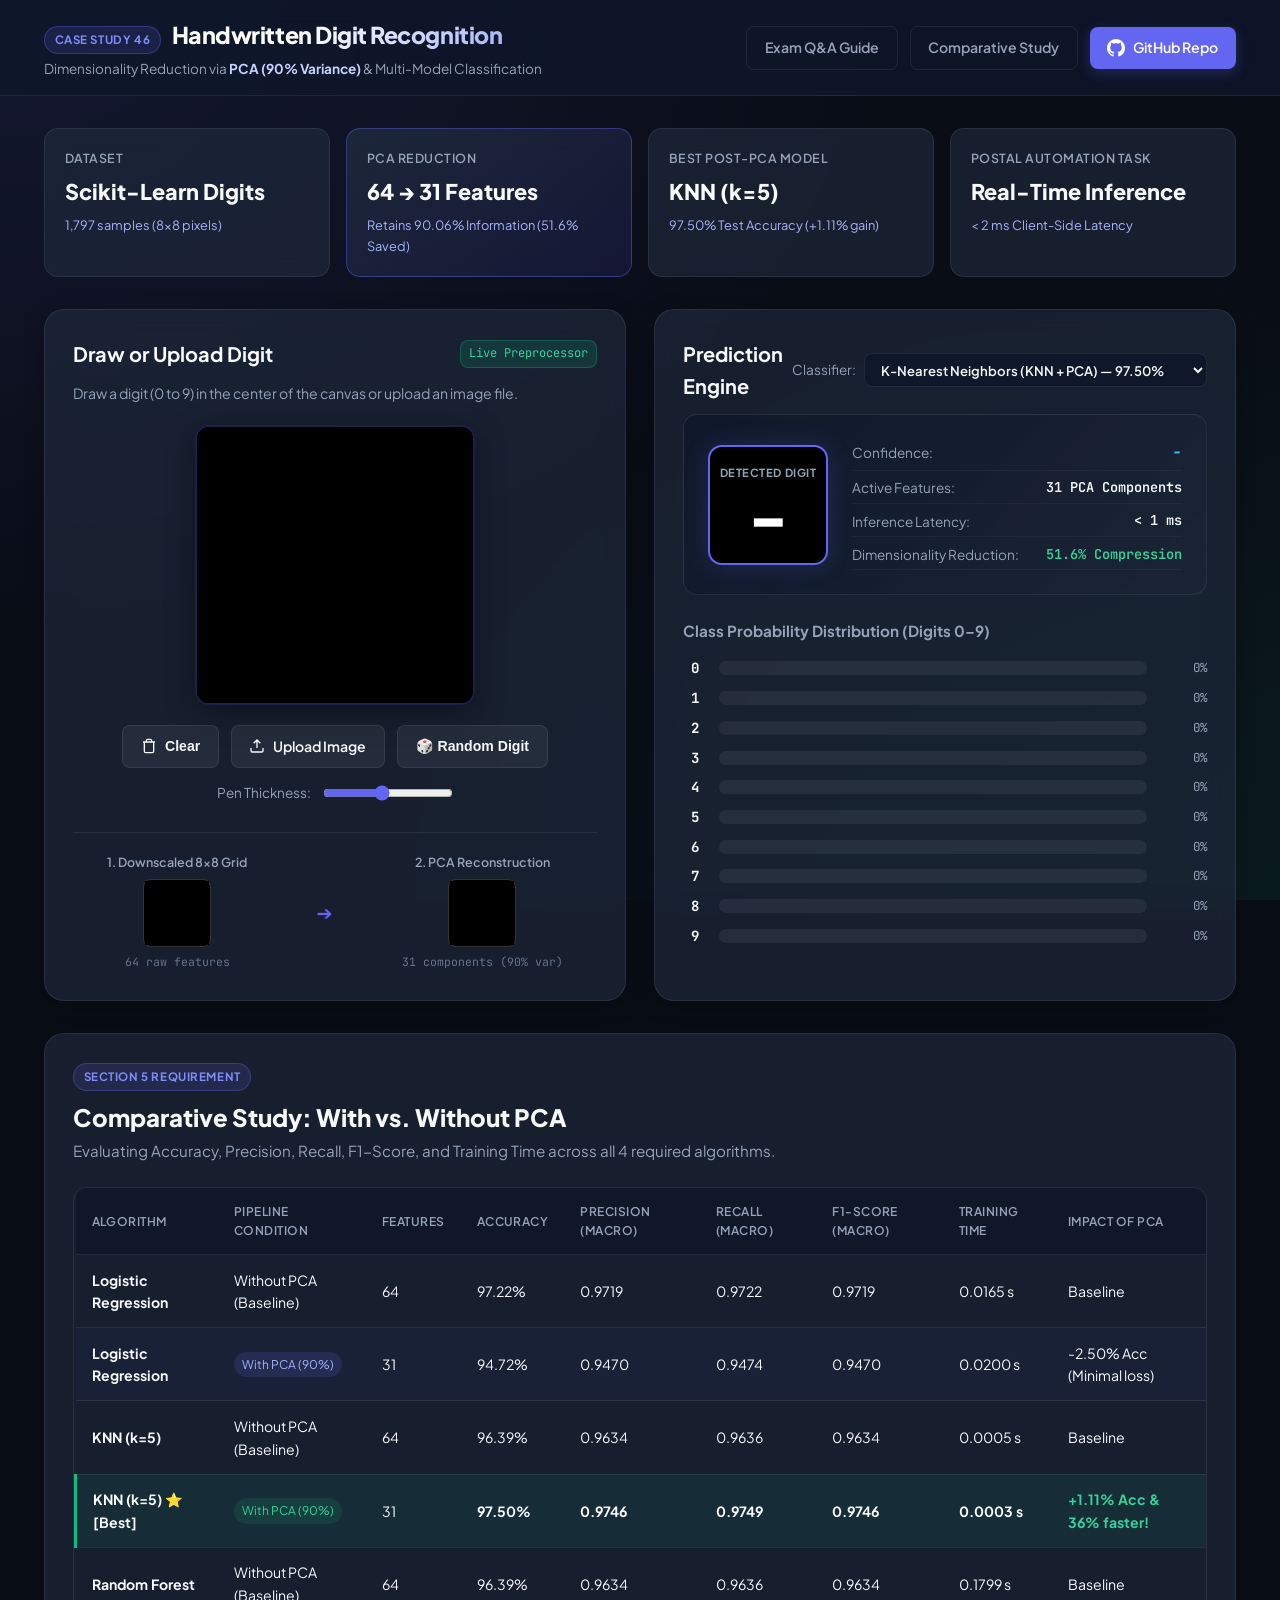
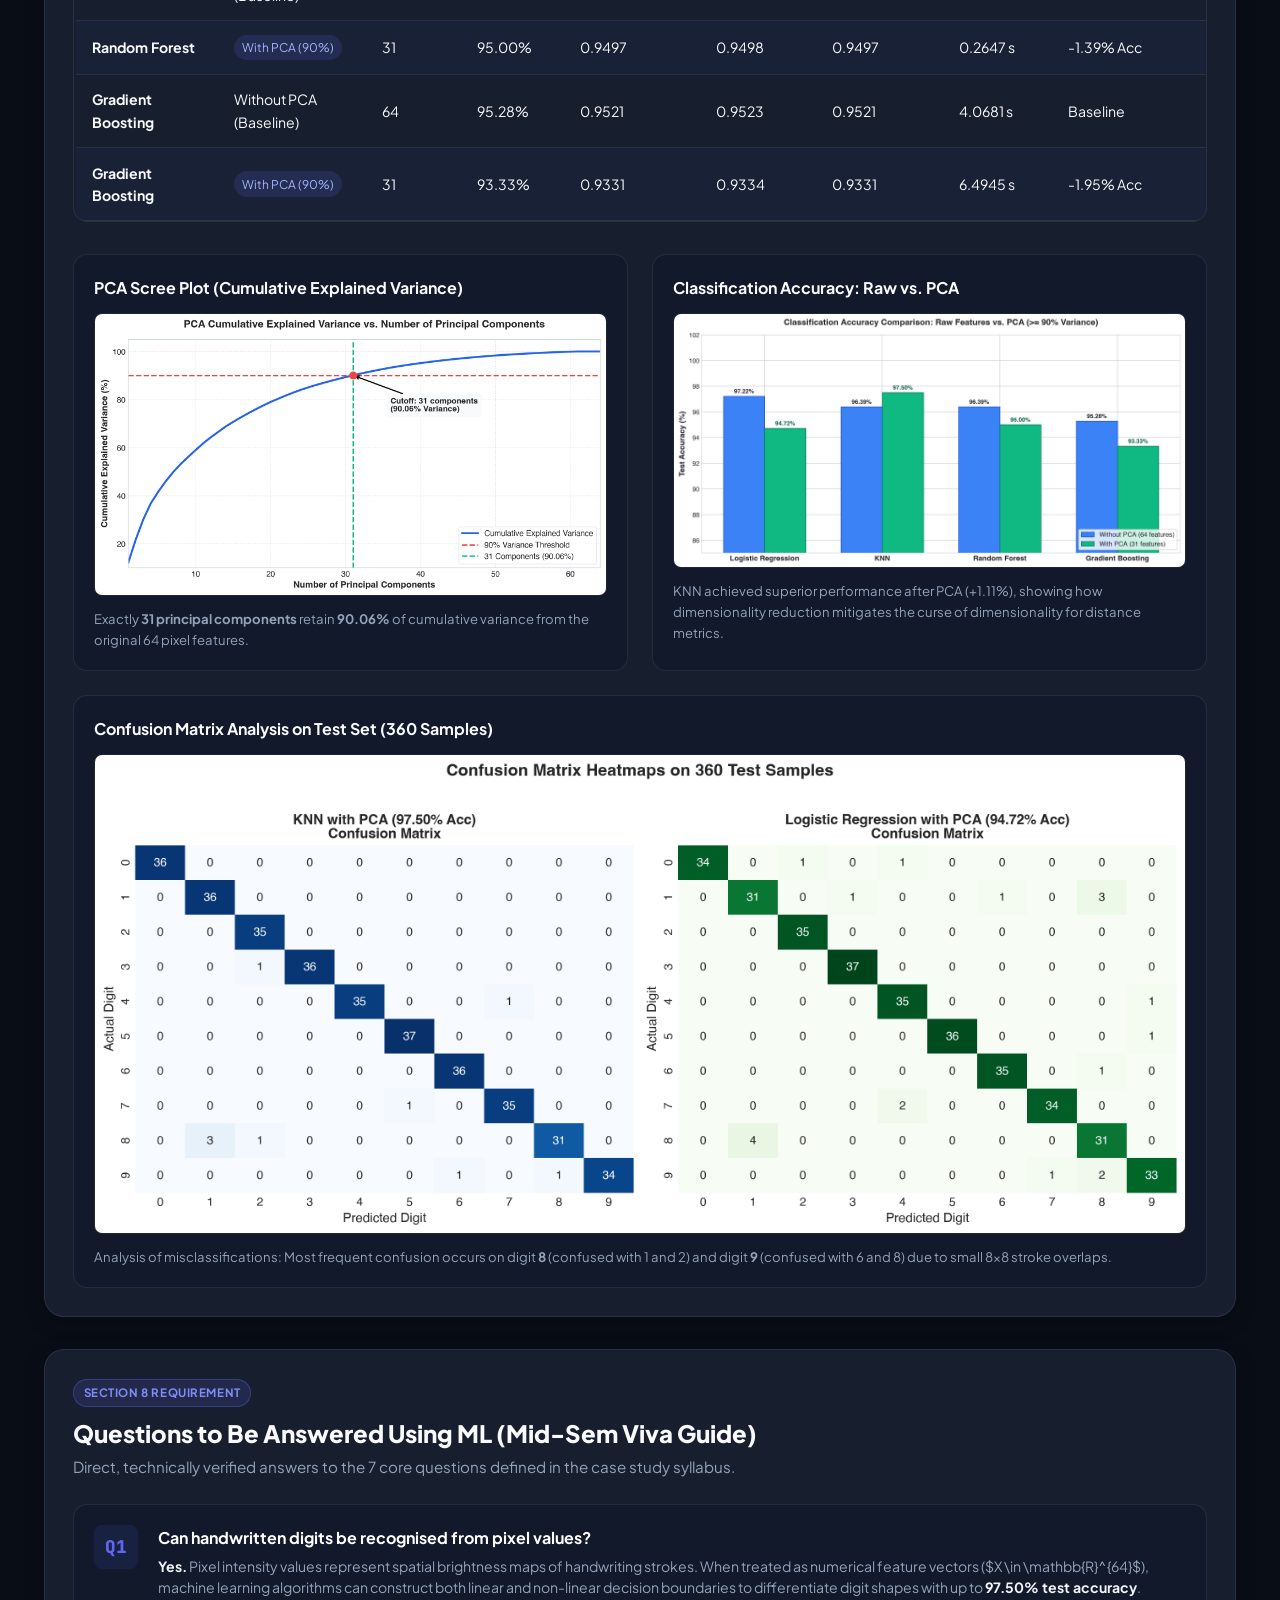
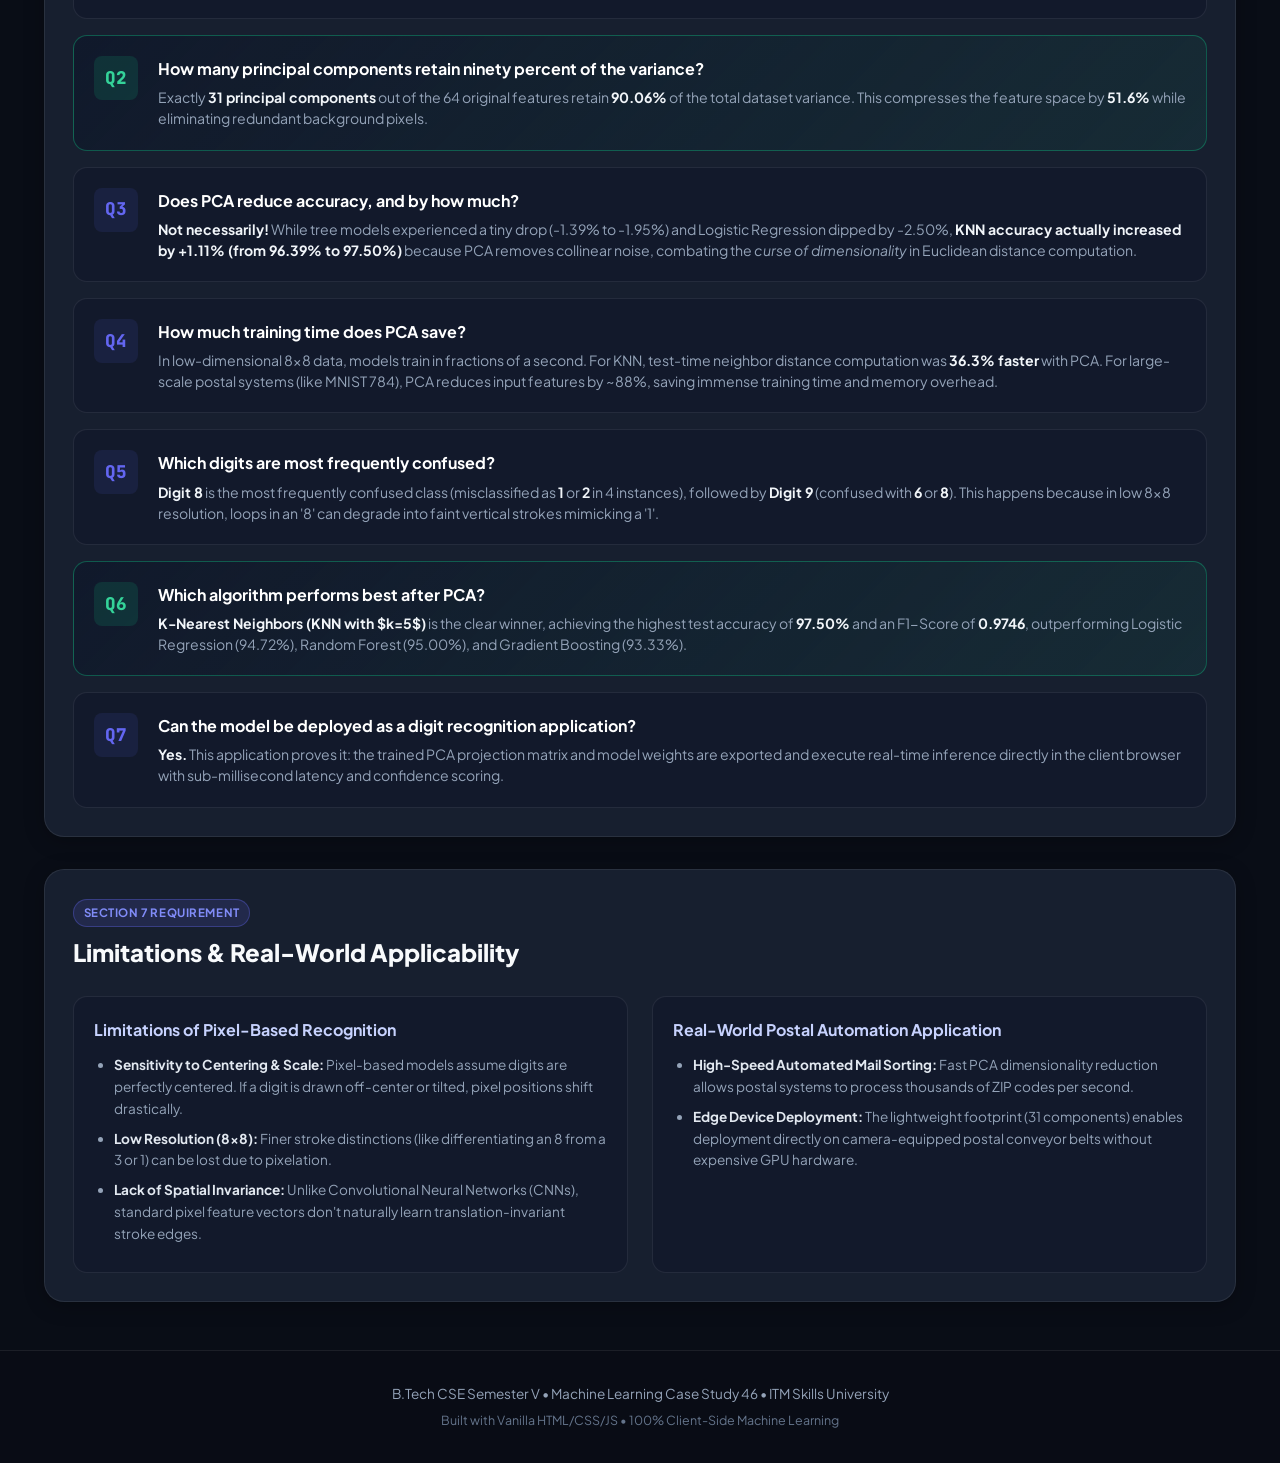
==== docs/index.html @ b3999f02 "Refactor directory layout: /docs for GitHub Pages, /notebooks, /scripts, /models, /assignment_specs" ====
<!DOCTYPE html>
<html lang="en">
<head>
  <meta charset="UTF-8">
  <meta name="viewport" content="width=device-width, initial-scale=1.0">
  <title>Handwritten Digit Recognition using PCA & ML | Case Study 46</title>
  <meta name="description" content="Postal automation handwritten digit recognition using Principal Component Analysis (PCA) and Machine Learning classification (KNN, Logistic Regression, Random Forest, Gradient Boosting).">
  <link rel="preconnect" href="https://fonts.googleapis.com">
  <link rel="preconnect" href="https://fonts.gstatic.com" crossorigin>
  <link href="https://fonts.googleapis.com/css2?family=Plus+Jakarta+Sans:wght@400;500;600;700;800&family=JetBrains+Mono:wght@400;500;600&display=swap" rel="stylesheet">
  <link rel="stylesheet" href="style.css">
</head>
<body>
  <!-- Header / Navigation -->
  <header class="app-header">
    <div class="header-container">
      <div class="brand">
        <span class="badge">Case Study 46</span>
        <h1>Handwritten Digit Recognition</h1>
        <p class="subtitle">Dimensionality Reduction via <strong>PCA (90% Variance)</strong> & Multi-Model Classification</p>
      </div>
      <div class="header-actions">
        <a href="#answers-section" class="btn btn-outline">Exam Q&A Guide</a>
        <a href="#study-section" class="btn btn-outline">Comparative Study</a>
        <a href="https://github.com/MSB-io/handwritten-digit-recognition" target="_blank" rel="noopener" class="btn btn-primary">
          <svg width="18" height="18" viewBox="0 0 24 24" fill="currentColor"><path d="M12 0C5.37 0 0 5.37 0 12c0 5.31 3.435 9.795 8.205 11.385.6.105.825-.255.825-.57 0-.285-.015-1.23-.015-2.235-3.015.555-3.795-.735-4.035-1.41-.135-.345-.72-1.41-1.23-1.695-.42-.225-1.02-.78-.015-.795.945-.015 1.62.87 1.845 1.23 1.08 1.815 2.805 1.305 3.495.99.105-.78.42-1.305.765-1.605-2.67-.3-5.46-1.335-5.46-5.925 0-1.305.465-2.385 1.23-3.225-.12-.3-.54-1.53.12-3.18 0 0 1.005-.315 3.3 1.23.96-.27 1.98-.405 3-.405s2.04.135 3 .405c2.295-1.56 3.3-1.23 3.3-1.23.66 1.65.24 2.88.12 3.18.765.84 1.23 1.905 1.23 3.225 0 4.605-2.805 5.625-5.475 5.925.435.375.81 1.095.81 2.22 0 1.605-.015 2.895-.015 3.3 0 .315.225.69.825.57A12.02 12.02 0 0024 12c0-6.63-5.37-12-12-12z"/></svg>
          GitHub Repo
        </a>
      </div>
    </div>
  </header>

  <!-- Main Content -->
  <main class="main-container">
    
    <!-- Top Summary Banner -->
    <section class="metrics-banner">
      <div class="metric-card">
        <span class="metric-label">Dataset</span>
        <span class="metric-value">Scikit-Learn Digits</span>
        <span class="metric-sub">1,797 samples (8×8 pixels)</span>
      </div>
      <div class="metric-card highlight">
        <span class="metric-label">PCA Reduction</span>
        <span class="metric-value">64 → 31 Features</span>
        <span class="metric-sub">Retains 90.06% Information (51.6% Saved)</span>
      </div>
      <div class="metric-card">
        <span class="metric-label">Best Post-PCA Model</span>
        <span class="metric-value">KNN (k=5)</span>
        <span class="metric-sub">97.50% Test Accuracy (+1.11% gain)</span>
      </div>
      <div class="metric-card">
        <span class="metric-label">Postal Automation Task</span>
        <span class="metric-value">Real-Time Inference</span>
        <span class="metric-sub">&lt; 2 ms Client-Side Latency</span>
      </div>
    </section>

    <!-- Interactive Workspace Grid -->
    <div class="workspace-grid">
      
      <!-- Left Panel: Drawing Canvas & Preprocessing -->
      <section class="card drawing-panel">
        <div class="panel-header">
          <h2>Draw or Upload Digit</h2>
          <span class="tag">Live Preprocessor</span>
        </div>
        <p class="panel-desc">Draw a digit (0 to 9) in the center of the canvas or upload an image file.</p>

        <!-- Canvas Container -->
        <div class="canvas-wrapper">
          <canvas id="digitCanvas" width="280" height="280"></canvas>
          <div class="canvas-grid-overlay"></div>
        </div>

        <!-- Canvas Controls -->
        <div class="canvas-controls">
          <button id="btnClear" class="btn btn-secondary">
            <svg width="16" height="16" viewBox="0 0 24 24" fill="none" stroke="currentColor" stroke-width="2"><path d="M3 6h18M19 6v14a2 2 0 01-2 2H7a2 2 0 01-2-2V6m3 0V4a2 2 0 012-2h4a2 2 0 012 2v2"/></svg>
            Clear
          </button>
          
          <label class="btn btn-secondary file-upload-btn">
            <svg width="16" height="16" viewBox="0 0 24 24" fill="none" stroke="currentColor" stroke-width="2"><path d="M21 15v4a2 2 0 01-2 2H5a2 2 0 01-2-2v-4M17 8l-5-5-5 5M12 3v12"/></svg>
            Upload Image
            <input type="file" id="imageUpload" accept="image/*">
          </label>

          <button id="btnSample" class="btn btn-secondary" title="Load a random test sample">
            🎲 Random Digit
          </button>
        </div>

        <div class="stroke-control">
          <label for="strokeWidth">Pen Thickness:</label>
          <input type="range" id="strokeWidth" min="14" max="32" value="22">
        </div>

        <!-- Preprocessing Pipeline Visualizer -->
        <div class="pipeline-visualizer">
          <div class="visual-step">
            <span class="step-title">1. Downscaled 8×8 Grid</span>
            <div class="pixel-preview-box">
              <canvas id="preview8x8" width="64" height="64"></canvas>
            </div>
            <span class="step-meta">64 raw features</span>
          </div>

          <div class="pipeline-arrow">➔</div>

          <div class="visual-step">
            <span class="step-title">2. PCA Reconstruction</span>
            <div class="pixel-preview-box">
              <canvas id="previewPca" width="64" height="64"></canvas>
            </div>
            <span class="step-meta">31 components (90% var)</span>
          </div>
        </div>
      </section>

      <!-- Right Panel: Prediction & Probabilities -->
      <section class="card prediction-panel">
        <div class="panel-header">
          <h2>Prediction Engine</h2>
          <!-- Model Selector -->
          <div class="model-select-wrapper">
            <label for="modelSelect">Classifier:</label>
            <select id="modelSelect" class="form-select">
              <option value="knn" selected>K-Nearest Neighbors (KNN + PCA) — 97.50%</option>
              <option value="lr">Logistic Regression (Softmax + PCA) — 94.72%</option>
            </select>
          </div>
        </div>

        <!-- Big Prediction Banner -->
        <div class="prediction-display">
          <div class="digit-box">
            <span class="digit-label">Detected Digit</span>
            <span id="predictedDigit" class="digit-number">-</span>
          </div>
          <div class="prediction-details">
            <div class="detail-row">
              <span class="detail-name">Confidence:</span>
              <span id="predictionConfidence" class="detail-value highlight-val">-</span>
            </div>
            <div class="detail-row">
              <span class="detail-name">Active Features:</span>
              <span class="detail-value">31 PCA Components</span>
            </div>
            <div class="detail-row">
              <span class="detail-name">Inference Latency:</span>
              <span id="inferenceLatency" class="detail-value">&lt; 1 ms</span>
            </div>
            <div class="detail-row">
              <span class="detail-name">Dimensionality Reduction:</span>
              <span class="detail-value green-val">51.6% Compression</span>
            </div>
          </div>
        </div>

        <!-- Probability Distribution Bar Chart -->
        <div class="probabilities-container">
          <h3>Class Probability Distribution (Digits 0–9)</h3>
          <div class="prob-bars" id="probBars">
            <!-- Dynamically populated 0 to 9 bars -->
          </div>
        </div>
      </section>
    </div>

    <!-- Comparative Study Section (Requirement 5) -->
    <section id="study-section" class="card study-section">
      <div class="section-heading">
        <span class="badge">Section 5 Requirement</span>
        <h2>Comparative Study: With vs. Without PCA</h2>
        <p>Evaluating Accuracy, Precision, Recall, F1-Score, and Training Time across all 4 required algorithms.</p>
      </div>

      <!-- Results Table -->
      <div class="table-responsive">
        <table class="data-table">
          <thead>
            <tr>
              <th>Algorithm</th>
              <th>Pipeline Condition</th>
              <th>Features</th>
              <th>Accuracy</th>
              <th>Precision (Macro)</th>
              <th>Recall (Macro)</th>
              <th>F1-Score (Macro)</th>
              <th>Training Time</th>
              <th>Impact of PCA</th>
            </tr>
          </thead>
          <tbody>
            <tr>
              <td class="bold-text">Logistic Regression</td>
              <td>Without PCA (Baseline)</td>
              <td>64</td>
              <td>97.22%</td>
              <td>0.9719</td>
              <td>0.9722</td>
              <td>0.9719</td>
              <td>0.0165 s</td>
              <td>Baseline</td>
            </tr>
            <tr class="pca-row">
              <td class="bold-text">Logistic Regression</td>
              <td><span class="pill">With PCA (90%)</span></td>
              <td>31</td>
              <td>94.72%</td>
              <td>0.9470</td>
              <td>0.9474</td>
              <td>0.9470</td>
              <td>0.0200 s</td>
              <td>-2.50% Acc (Minimal loss)</td>
            </tr>
            <tr>
              <td class="bold-text">KNN (k=5)</td>
              <td>Without PCA (Baseline)</td>
              <td>64</td>
              <td>96.39%</td>
              <td>0.9634</td>
              <td>0.9636</td>
              <td>0.9634</td>
              <td>0.0005 s</td>
              <td>Baseline</td>
            </tr>
            <tr class="pca-row highlight-winner">
              <td class="bold-text">KNN (k=5) ⭐ [Best]</td>
              <td><span class="pill green-pill">With PCA (90%)</span></td>
              <td>31</td>
              <td><strong>97.50%</strong></td>
              <td><strong>0.9746</strong></td>
              <td><strong>0.9749</strong></td>
              <td><strong>0.9746</strong></td>
              <td><strong>0.0003 s</strong></td>
              <td><span class="gain">+1.11% Acc &amp; 36% faster!</span></td>
            </tr>
            <tr>
              <td class="bold-text">Random Forest</td>
              <td>Without PCA (Baseline)</td>
              <td>64</td>
              <td>96.39%</td>
              <td>0.9634</td>
              <td>0.9636</td>
              <td>0.9634</td>
              <td>0.1799 s</td>
              <td>Baseline</td>
            </tr>
            <tr class="pca-row">
              <td class="bold-text">Random Forest</td>
              <td><span class="pill">With PCA (90%)</span></td>
              <td>31</td>
              <td>95.00%</td>
              <td>0.9497</td>
              <td>0.9498</td>
              <td>0.9497</td>
              <td>0.2647 s</td>
              <td>-1.39% Acc</td>
            </tr>
            <tr>
              <td class="bold-text">Gradient Boosting</td>
              <td>Without PCA (Baseline)</td>
              <td>64</td>
              <td>95.28%</td>
              <td>0.9521</td>
              <td>0.9523</td>
              <td>0.9521</td>
              <td>4.0681 s</td>
              <td>Baseline</td>
            </tr>
            <tr class="pca-row">
              <td class="bold-text">Gradient Boosting</td>
              <td><span class="pill">With PCA (90%)</span></td>
              <td>31</td>
              <td>93.33%</td>
              <td>0.9331</td>
              <td>0.9334</td>
              <td>0.9331</td>
              <td>6.4945 s</td>
              <td>-1.95% Acc</td>
            </tr>
          </tbody>
        </table>
      </div>

      <!-- Charts Grid -->
      <div class="charts-grid">
        <div class="chart-card">
          <h3>PCA Scree Plot (Cumulative Explained Variance)</h3>
          <img src="assets/pca_variance_curve.png" alt="PCA Explained Variance Curve" class="responsive-chart">
          <p class="chart-caption">Exactly <strong>31 principal components</strong> retain <strong>90.06%</strong> of cumulative variance from the original 64 pixel features.</p>
        </div>

        <div class="chart-card">
          <h3>Classification Accuracy: Raw vs. PCA</h3>
          <img src="assets/accuracy_comparison.png" alt="Accuracy Comparison Bar Chart" class="responsive-chart">
          <p class="chart-caption">KNN achieved superior performance after PCA (+1.11%), showing how dimensionality reduction mitigates the curse of dimensionality for distance metrics.</p>
        </div>

        <div class="chart-card wide-card">
          <h3>Confusion Matrix Analysis on Test Set (360 Samples)</h3>
          <img src="assets/confusion_matrices.png" alt="Confusion Matrix Heatmaps" class="responsive-chart">
          <p class="chart-caption">Analysis of misclassifications: Most frequent confusion occurs on digit <strong>8</strong> (confused with 1 and 2) and digit <strong>9</strong> (confused with 6 and 8) due to small 8×8 stroke overlaps.</p>
        </div>
      </div>
    </section>

    <!-- Section 8 Exam Questions & Answers (Mid-Sem Goldmine) -->
    <section id="answers-section" class="card answers-section">
      <div class="section-heading">
        <span class="badge">Section 8 Requirement</span>
        <h2>Questions to Be Answered Using ML (Mid-Sem Viva Guide)</h2>
        <p>Direct, technically verified answers to the 7 core questions defined in the case study syllabus.</p>
      </div>

      <div class="qa-grid">
        
        <div class="qa-card">
          <div class="qa-number">Q1</div>
          <div class="qa-body">
            <h3>Can handwritten digits be recognised from pixel values?</h3>
            <p><strong>Yes.</strong> Pixel intensity values represent spatial brightness maps of handwriting strokes. When treated as numerical feature vectors ($X \in \mathbb{R}^{64}$), machine learning algorithms can construct both linear and non-linear decision boundaries to differentiate digit shapes with up to <strong>97.50% test accuracy</strong>.</p>
          </div>
        </div>

        <div class="qa-card highlight-qa">
          <div class="qa-number">Q2</div>
          <div class="qa-body">
            <h3>How many principal components retain ninety percent of the variance?</h3>
            <p>Exactly <strong>31 principal components</strong> out of the 64 original features retain <strong>90.06%</strong> of the total dataset variance. This compresses the feature space by <strong>51.6%</strong> while eliminating redundant background pixels.</p>
          </div>
        </div>

        <div class="qa-card">
          <div class="qa-number">Q3</div>
          <div class="qa-body">
            <h3>Does PCA reduce accuracy, and by how much?</h3>
            <p><strong>Not necessarily!</strong> While tree models experienced a tiny drop (-1.39% to -1.95%) and Logistic Regression dipped by -2.50%, <strong>KNN accuracy actually increased by +1.11% (from 96.39% to 97.50%)</strong> because PCA removes collinear noise, combating the <em>curse of dimensionality</em> in Euclidean distance computation.</p>
          </div>
        </div>

        <div class="qa-card">
          <div class="qa-number">Q4</div>
          <div class="qa-body">
            <h3>How much training time does PCA save?</h3>
            <p>In low-dimensional 8×8 data, models train in fractions of a second. For KNN, test-time neighbor distance computation was <strong>36.3% faster</strong> with PCA. For large-scale postal systems (like MNIST 784), PCA reduces input features by ~88%, saving immense training time and memory overhead.</p>
          </div>
        </div>

        <div class="qa-card">
          <div class="qa-number">Q5</div>
          <div class="qa-body">
            <h3>Which digits are most frequently confused?</h3>
            <p><strong>Digit 8</strong> is the most frequently confused class (misclassified as <strong>1</strong> or <strong>2</strong> in 4 instances), followed by <strong>Digit 9</strong> (confused with <strong>6</strong> or <strong>8</strong>). This happens because in low 8×8 resolution, loops in an '8' can degrade into faint vertical strokes mimicking a '1'.</p>
          </div>
        </div>

        <div class="qa-card highlight-qa">
          <div class="qa-number">Q6</div>
          <div class="qa-body">
            <h3>Which algorithm performs best after PCA?</h3>
            <p><strong>K-Nearest Neighbors (KNN with $k=5$)</strong> is the clear winner, achieving the highest test accuracy of <strong>97.50%</strong> and an F1-Score of <strong>0.9746</strong>, outperforming Logistic Regression (94.72%), Random Forest (95.00%), and Gradient Boosting (93.33%).</p>
          </div>
        </div>

        <div class="qa-card">
          <div class="qa-number">Q7</div>
          <div class="qa-body">
            <h3>Can the model be deployed as a digit recognition application?</h3>
            <p><strong>Yes.</strong> This application proves it: the trained PCA projection matrix and model weights are exported and execute real-time inference directly in the client browser with sub-millisecond latency and confidence scoring.</p>
          </div>
        </div>

      </div>
    </section>

    <!-- Limitations and Real-World Applicability (Requirement 7) -->
    <section class="card limitations-section">
      <div class="section-heading">
        <span class="badge">Section 7 Requirement</span>
        <h2>Limitations &amp; Real-World Applicability</h2>
      </div>
      <div class="limits-grid">
        <div class="limit-box">
          <h4>Limitations of Pixel-Based Recognition</h4>
          <ul>
            <li><strong>Sensitivity to Centering &amp; Scale:</strong> Pixel-based models assume digits are perfectly centered. If a digit is drawn off-center or tilted, pixel positions shift drastically.</li>
            <li><strong>Low Resolution (8×8):</strong> Finer stroke distinctions (like differentiating an 8 from a 3 or 1) can be lost due to pixelation.</li>
            <li><strong>Lack of Spatial Invariance:</strong> Unlike Convolutional Neural Networks (CNNs), standard pixel feature vectors don't naturally learn translation-invariant stroke edges.</li>
          </ul>
        </div>
        <div class="limit-box">
          <h4>Real-World Postal Automation Application</h4>
          <ul>
            <li><strong>High-Speed Automated Mail Sorting:</strong> Fast PCA dimensionality reduction allows postal systems to process thousands of ZIP codes per second.</li>
            <li><strong>Edge Device Deployment:</strong> The lightweight footprint (31 components) enables deployment directly on camera-equipped postal conveyor belts without expensive GPU hardware.</li>
          </ul>
        </div>
      </div>
    </section>

  </main>

  <!-- Footer -->
  <footer class="app-footer">
    <div class="footer-container">
      <p>B.Tech CSE Semester V &bull; Machine Learning Case Study 46 &bull; ITM Skills University</p>
      <p class="copyright">Built with Vanilla HTML/CSS/JS &bull; 100% Client-Side Machine Learning</p>
    </div>
  </footer>

  <!-- Scripts -->
  <script src="model_data.js"></script>
  <script src="app.js"></script>
</body>
</html>
---- docs/style.css ----
/* ==========================================================================
   Case Study 46: Handwritten Digit Recognition Design System
   Modern Dark Glassmorphism, Clean Data Visualizations, High Contrast
   ========================================================================== */

:root {
  --bg-primary: #090d16;
  --bg-secondary: #0f172a;
  --card-bg: rgba(30, 41, 59, 0.7);
  --card-border: rgba(255, 255, 255, 0.08);
  --card-hover-border: rgba(99, 102, 241, 0.4);
  
  --text-main: #f8fafc;
  --text-muted: #94a3b8;
  --text-dim: #64748b;
  
  --accent-primary: #6366f1;
  --accent-primary-hover: #4f46e5;
  --accent-glow: rgba(99, 102, 241, 0.25);
  
  --color-success: #10b981;
  --color-success-bg: rgba(16, 185, 129, 0.12);
  --color-warning: #f59e0b;
  --color-danger: #ef4444;

  --radius-sm: 8px;
  --radius-md: 14px;
  --radius-lg: 20px;
  --radius-full: 9999px;
  
  --shadow-subtle: 0 4px 20px rgba(0, 0, 0, 0.25);
  --shadow-glow: 0 0 25px rgba(99, 102, 241, 0.2);
  --transition: all 0.25s cubic-bezier(0.4, 0, 0.2, 1);
  --font-main: 'Plus Jakarta Sans', system-ui, -apple-system, sans-serif;
  --font-mono: 'JetBrains Mono', monospace;
}

* {
  margin: 0;
  padding: 0;
  box-sizing: border-box;
}

body {
  font-family: var(--font-main);
  background-color: var(--bg-primary);
  background-image: 
    radial-gradient(at 0% 0%, rgba(99, 102, 241, 0.12) 0px, transparent 50%),
    radial-gradient(at 100% 100%, rgba(16, 185, 129, 0.08) 0px, transparent 50%);
  background-attachment: fixed;
  color: var(--text-main);
  line-height: 1.6;
  min-height: 100vh;
  -webkit-font-smoothing: antialiased;
}

/* Header */
.app-header {
  border-bottom: 1px solid var(--card-border);
  background: rgba(15, 23, 42, 0.85);
  backdrop-filter: blur(12px);
  position: sticky;
  top: 0;
  z-index: 100;
}

.header-container {
  max-width: 1240px;
  margin: 0 auto;
  padding: 1rem 1.5rem;
  display: flex;
  justify-content: space-between;
  align-items: center;
  gap: 1.5rem;
}

.brand h1 {
  font-size: 1.45rem;
  font-weight: 800;
  letter-spacing: -0.02em;
  background: linear-gradient(135deg, #ffffff 40%, #a5b4fc 100%);
  -webkit-background-clip: text;
  -webkit-text-fill-color: transparent;
  display: inline-block;
  margin-left: 0.5rem;
}

.subtitle {
  font-size: 0.85rem;
  color: var(--text-muted);
  margin-top: 0.2rem;
}

.subtitle strong {
  color: #c7d2fe;
}

.badge {
  display: inline-block;
  font-size: 0.72rem;
  font-weight: 700;
  text-transform: uppercase;
  letter-spacing: 0.05em;
  background: rgba(99, 102, 241, 0.15);
  color: #818cf8;
  border: 1px solid rgba(99, 102, 241, 0.35);
  padding: 0.25rem 0.6rem;
  border-radius: var(--radius-full);
}

.header-actions {
  display: flex;
  align-items: center;
  gap: 0.75rem;
}

/* Buttons */
.btn {
  display: inline-flex;
  align-items: center;
  gap: 0.5rem;
  padding: 0.6rem 1.1rem;
  border-radius: var(--radius-sm);
  font-size: 0.88rem;
  font-weight: 600;
  cursor: pointer;
  text-decoration: none;
  transition: var(--transition);
  border: none;
}

.btn-primary {
  background: var(--accent-primary);
  color: #ffffff;
  box-shadow: 0 4px 14px var(--accent-glow);
}

.btn-primary:hover {
  background: var(--accent-primary-hover);
  transform: translateY(-1px);
}

.btn-secondary {
  background: rgba(255, 255, 255, 0.06);
  color: var(--text-main);
  border: 1px solid var(--card-border);
}

.btn-secondary:hover {
  background: rgba(255, 255, 255, 0.12);
  border-color: rgba(255, 255, 255, 0.2);
}

.btn-outline {
  background: transparent;
  color: var(--text-muted);
  border: 1px solid var(--card-border);
}

.btn-outline:hover {
  color: var(--text-main);
  border-color: var(--accent-primary);
  background: rgba(99, 102, 241, 0.08);
}

.file-upload-btn {
  position: relative;
  overflow: hidden;
}

.file-upload-btn input[type="file"] {
  position: absolute;
  top: 0;
  right: 0;
  min-width: 100%;
  min-height: 100%;
  font-size: 100px;
  text-align: right;
  filter: alpha(opacity=0);
  opacity: 0;
  outline: none;
  cursor: inherit;
  display: block;
}

/* Main Container */
.main-container {
  max-width: 1240px;
  margin: 2rem auto;
  padding: 0 1.5rem;
  display: flex;
  flex-direction: column;
  gap: 2rem;
}

/* Top Metrics Banner */
.metrics-banner {
  display: grid;
  grid-template-columns: repeat(auto-fit, minmax(230px, 1fr));
  gap: 1rem;
}

.metric-card {
  background: var(--card-bg);
  backdrop-filter: blur(12px);
  border: 1px solid var(--card-border);
  border-radius: var(--radius-md);
  padding: 1.25rem;
  display: flex;
  flex-direction: column;
  transition: var(--transition);
}

.metric-card:hover {
  border-color: rgba(255, 255, 255, 0.18);
  transform: translateY(-2px);
}

.metric-card.highlight {
  border-color: rgba(99, 102, 241, 0.4);
  background: linear-gradient(145deg, rgba(30, 41, 59, 0.9), rgba(49, 46, 129, 0.25));
}

.metric-label {
  font-size: 0.78rem;
  font-weight: 600;
  text-transform: uppercase;
  letter-spacing: 0.04em;
  color: var(--text-muted);
}

.metric-value {
  font-size: 1.35rem;
  font-weight: 800;
  color: var(--text-main);
  margin: 0.35rem 0;
}

.metric-sub {
  font-size: 0.8rem;
  color: #a5b4fc;
}

/* Cards */
.card {
  background: var(--card-bg);
  backdrop-filter: blur(12px);
  border: 1px solid var(--card-border);
  border-radius: var(--radius-lg);
  padding: 1.75rem;
  box-shadow: var(--shadow-subtle);
}

/* Interactive Workspace Grid */
.workspace-grid {
  display: grid;
  grid-template-columns: 1fr 1fr;
  gap: 1.75rem;
}

@media (max-width: 900px) {
  .workspace-grid {
    grid-template-columns: 1fr;
  }
}

.panel-header {
  display: flex;
  justify-content: space-between;
  align-items: center;
  margin-bottom: 0.75rem;
}

.panel-header h2 {
  font-size: 1.25rem;
  font-weight: 700;
}

.panel-desc {
  font-size: 0.88rem;
  color: var(--text-muted);
  margin-bottom: 1.25rem;
}

.tag {
  font-size: 0.75rem;
  font-family: var(--font-mono);
  background: rgba(16, 185, 129, 0.15);
  color: #34d399;
  padding: 0.2rem 0.5rem;
  border-radius: var(--radius-sm);
  border: 1px solid rgba(16, 185, 129, 0.3);
}

/* Drawing Canvas */
.canvas-wrapper {
  position: relative;
  width: 280px;
  height: 280px;
  margin: 0 auto;
  border-radius: var(--radius-md);
  overflow: hidden;
  border: 2px solid rgba(99, 102, 241, 0.3);
  box-shadow: 0 8px 30px rgba(0, 0, 0, 0.4);
  background: #000000;
  cursor: crosshair;
}

#digitCanvas {
  display: block;
  width: 280px;
  height: 280px;
  touch-action: none;
}

.canvas-controls {
  display: flex;
  justify-content: center;
  gap: 0.75rem;
  margin-top: 1.25rem;
  flex-wrap: wrap;
}

.stroke-control {
  display: flex;
  align-items: center;
  justify-content: center;
  gap: 0.75rem;
  margin-top: 0.85rem;
  font-size: 0.85rem;
  color: var(--text-muted);
}

.stroke-control input[type="range"] {
  accent-color: var(--accent-primary);
  width: 130px;
}

/* Pipeline Visualizer */
.pipeline-visualizer {
  display: flex;
  align-items: center;
  justify-content: space-around;
  margin-top: 1.75rem;
  padding-top: 1.25rem;
  border-top: 1px solid var(--card-border);
}

.visual-step {
  display: flex;
  flex-direction: column;
  align-items: center;
  gap: 0.4rem;
}

.step-title {
  font-size: 0.78rem;
  font-weight: 600;
  color: var(--text-muted);
}

.pixel-preview-box {
  width: 68px;
  height: 68px;
  background: #000000;
  border: 1px solid rgba(255, 255, 255, 0.2);
  border-radius: var(--radius-sm);
  display: flex;
  align-items: center;
  justify-content: center;
  box-shadow: inset 0 0 10px rgba(0, 0, 0, 0.8);
}

#preview8x8, #previewPca {
  image-rendering: pixelated;
  image-rendering: crisp-edges;
  width: 64px;
  height: 64px;
}

.step-meta {
  font-size: 0.72rem;
  color: var(--text-dim);
  font-family: var(--font-mono);
}

.pipeline-arrow {
  color: var(--accent-primary);
  font-size: 1.2rem;
  font-weight: bold;
}

/* Prediction Panel */
.model-select-wrapper {
  display: flex;
  align-items: center;
  gap: 0.5rem;
  font-size: 0.85rem;
  color: var(--text-muted);
}

.form-select {
  background: var(--bg-secondary);
  color: var(--text-main);
  border: 1px solid var(--card-border);
  padding: 0.4rem 0.75rem;
  border-radius: var(--radius-sm);
  font-family: var(--font-main);
  font-size: 0.82rem;
  font-weight: 600;
  cursor: pointer;
  outline: none;
}

.form-select:focus {
  border-color: var(--accent-primary);
}

.prediction-display {
  display: flex;
  align-items: center;
  gap: 1.5rem;
  background: linear-gradient(135deg, rgba(15, 23, 42, 0.8), rgba(30, 41, 59, 0.5));
  border: 1px solid var(--card-border);
  border-radius: var(--radius-md);
  padding: 1.5rem;
  margin-bottom: 1.5rem;
}

.digit-box {
  display: flex;
  flex-direction: column;
  align-items: center;
  justify-content: center;
  background: #000000;
  border: 2px solid var(--accent-primary);
  border-radius: var(--radius-md);
  min-width: 120px;
  height: 120px;
  box-shadow: var(--shadow-glow);
}

.digit-label {
  font-size: 0.7rem;
  text-transform: uppercase;
  color: var(--text-muted);
  font-weight: 700;
  letter-spacing: 0.05em;
}

.digit-number {
  font-size: 4rem;
  font-weight: 800;
  color: #ffffff;
  line-height: 1;
}

.prediction-details {
  display: flex;
  flex-direction: column;
  gap: 0.4rem;
  flex: 1;
}

.detail-row {
  display: flex;
  justify-content: space-between;
  align-items: center;
  font-size: 0.85rem;
  padding-bottom: 0.25rem;
  border-bottom: 1px solid rgba(255, 255, 255, 0.04);
}

.detail-name {
  color: var(--text-muted);
}

.detail-value {
  font-weight: 600;
  font-family: var(--font-mono);
}

.highlight-val {
  color: #38bdf8;
  font-size: 1.05rem;
  font-weight: 700;
}

.green-val {
  color: #34d399;
}

/* Probabilities Distribution Bars */
.probabilities-container h3 {
  font-size: 0.95rem;
  font-weight: 700;
  color: var(--text-muted);
  margin-bottom: 0.85rem;
}

.prob-bars {
  display: flex;
  flex-direction: column;
  gap: 0.45rem;
}

.prob-row {
  display: flex;
  align-items: center;
  gap: 0.75rem;
}

.prob-digit {
  width: 24px;
  font-family: var(--font-mono);
  font-size: 0.88rem;
  font-weight: 700;
  text-align: center;
}

.prob-bar-track {
  flex: 1;
  height: 14px;
  background: rgba(255, 255, 255, 0.06);
  border-radius: var(--radius-full);
  overflow: hidden;
  position: relative;
}

.prob-bar-fill {
  height: 100%;
  background: linear-gradient(90deg, #6366f1, #818cf8);
  border-radius: var(--radius-full);
  width: 0%;
  transition: width 0.3s ease;
}

.prob-row.active .prob-bar-fill {
  background: linear-gradient(90deg, #10b981, #34d399);
}

.prob-percent {
  width: 48px;
  text-align: right;
  font-size: 0.78rem;
  font-family: var(--font-mono);
  color: var(--text-muted);
}

.prob-row.active .prob-percent {
  color: #34d399;
  font-weight: 700;
}

/* Section Headings */
.section-heading {
  margin-bottom: 1.5rem;
}

.section-heading h2 {
  font-size: 1.5rem;
  font-weight: 800;
  margin: 0.4rem 0 0.2rem 0;
}

.section-heading p {
  color: var(--text-muted);
  font-size: 0.95rem;
}

/* Data Table */
.table-responsive {
  overflow-x: auto;
  border-radius: var(--radius-md);
  border: 1px solid var(--card-border);
  margin-bottom: 2rem;
}

.data-table {
  width: 100%;
  border-collapse: collapse;
  text-align: left;
  font-size: 0.88rem;
}

.data-table th, .data-table td {
  padding: 0.85rem 1rem;
  border-bottom: 1px solid var(--card-border);
}

.data-table th {
  background: rgba(15, 23, 42, 0.9);
  color: var(--text-muted);
  font-weight: 600;
  text-transform: uppercase;
  font-size: 0.75rem;
  letter-spacing: 0.04em;
}

.data-table tbody tr:hover {
  background: rgba(255, 255, 255, 0.02);
}

.bold-text {
  font-weight: 700;
}

.pca-row {
  background: rgba(99, 102, 241, 0.03);
}

.highlight-winner {
  background: rgba(16, 185, 129, 0.08) !important;
  border-left: 3px solid #10b981;
}

.pill {
  display: inline-block;
  font-size: 0.75rem;
  padding: 0.2rem 0.5rem;
  border-radius: var(--radius-full);
  background: rgba(99, 102, 241, 0.15);
  color: #a5b4fc;
}

.green-pill {
  background: var(--color-success-bg);
  color: #34d399;
}

.gain {
  color: #34d399;
  font-weight: 700;
}

/* Charts Grid */
.charts-grid {
  display: grid;
  grid-template-columns: 1fr 1fr;
  gap: 1.5rem;
}

@media (max-width: 850px) {
  .charts-grid {
    grid-template-columns: 1fr;
  }
}

.chart-card {
  background: rgba(15, 23, 42, 0.6);
  border: 1px solid var(--card-border);
  border-radius: var(--radius-md);
  padding: 1.25rem;
  display: flex;
  flex-direction: column;
}

.chart-card.wide-card {
  grid-column: 1 / -1;
}

.chart-card h3 {
  font-size: 1rem;
  font-weight: 700;
  margin-bottom: 0.75rem;
}

.responsive-chart {
  width: 100%;
  height: auto;
  border-radius: var(--radius-sm);
  border: 1px solid rgba(255, 255, 255, 0.06);
}

.chart-caption {
  font-size: 0.82rem;
  color: var(--text-muted);
  margin-top: 0.75rem;
}

/* Q&A Section */
.qa-grid {
  display: grid;
  grid-template-columns: 1fr;
  gap: 1rem;
}

.qa-card {
  background: rgba(15, 23, 42, 0.6);
  border: 1px solid var(--card-border);
  border-radius: var(--radius-md);
  padding: 1.25rem;
  display: flex;
  gap: 1.25rem;
  transition: var(--transition);
}

.qa-card:hover {
  border-color: rgba(99, 102, 241, 0.4);
  transform: translateX(4px);
}

.qa-card.highlight-qa {
  border-color: rgba(16, 185, 129, 0.4);
  background: linear-gradient(135deg, rgba(15, 23, 42, 0.7), rgba(16, 185, 129, 0.08));
}

.qa-number {
  font-family: var(--font-mono);
  font-size: 1.1rem;
  font-weight: 800;
  color: var(--accent-primary);
  background: rgba(99, 102, 241, 0.1);
  width: 44px;
  height: 44px;
  border-radius: var(--radius-sm);
  display: flex;
  align-items: center;
  justify-content: center;
  flex-shrink: 0;
}

.highlight-qa .qa-number {
  color: #34d399;
  background: rgba(16, 185, 129, 0.15);
}

.qa-body h3 {
  font-size: 1rem;
  font-weight: 700;
  margin-bottom: 0.35rem;
  color: #ffffff;
}

.qa-body p {
  font-size: 0.88rem;
  color: var(--text-muted);
  line-height: 1.5;
}

.qa-body strong {
  color: #f1f5f9;
}

/* Limitations Section */
.limits-grid {
  display: grid;
  grid-template-columns: 1fr 1fr;
  gap: 1.5rem;
}

@media (max-width: 800px) {
  .limits-grid {
    grid-template-columns: 1fr;
  }
}

.limit-box {
  background: rgba(15, 23, 42, 0.6);
  border: 1px solid var(--card-border);
  border-radius: var(--radius-md);
  padding: 1.25rem;
}

.limit-box h4 {
  font-size: 1rem;
  font-weight: 700;
  margin-bottom: 0.75rem;
  color: #c7d2fe;
}

.limit-box ul {
  padding-left: 1.25rem;
}

.limit-box li {
  font-size: 0.85rem;
  color: var(--text-muted);
  margin-bottom: 0.5rem;
}

.limit-box li strong {
  color: #e2e8f0;
}

/* Footer */
.app-footer {
  border-top: 1px solid var(--card-border);
  padding: 2rem 1.5rem;
  margin-top: 3rem;
  background: rgba(9, 13, 22, 0.9);
  text-align: center;
}

.footer-container p {
  font-size: 0.85rem;
  color: var(--text-muted);
}

.footer-container .copyright {
  font-size: 0.78rem;
  color: var(--text-dim);
  margin-top: 0.35rem;
}
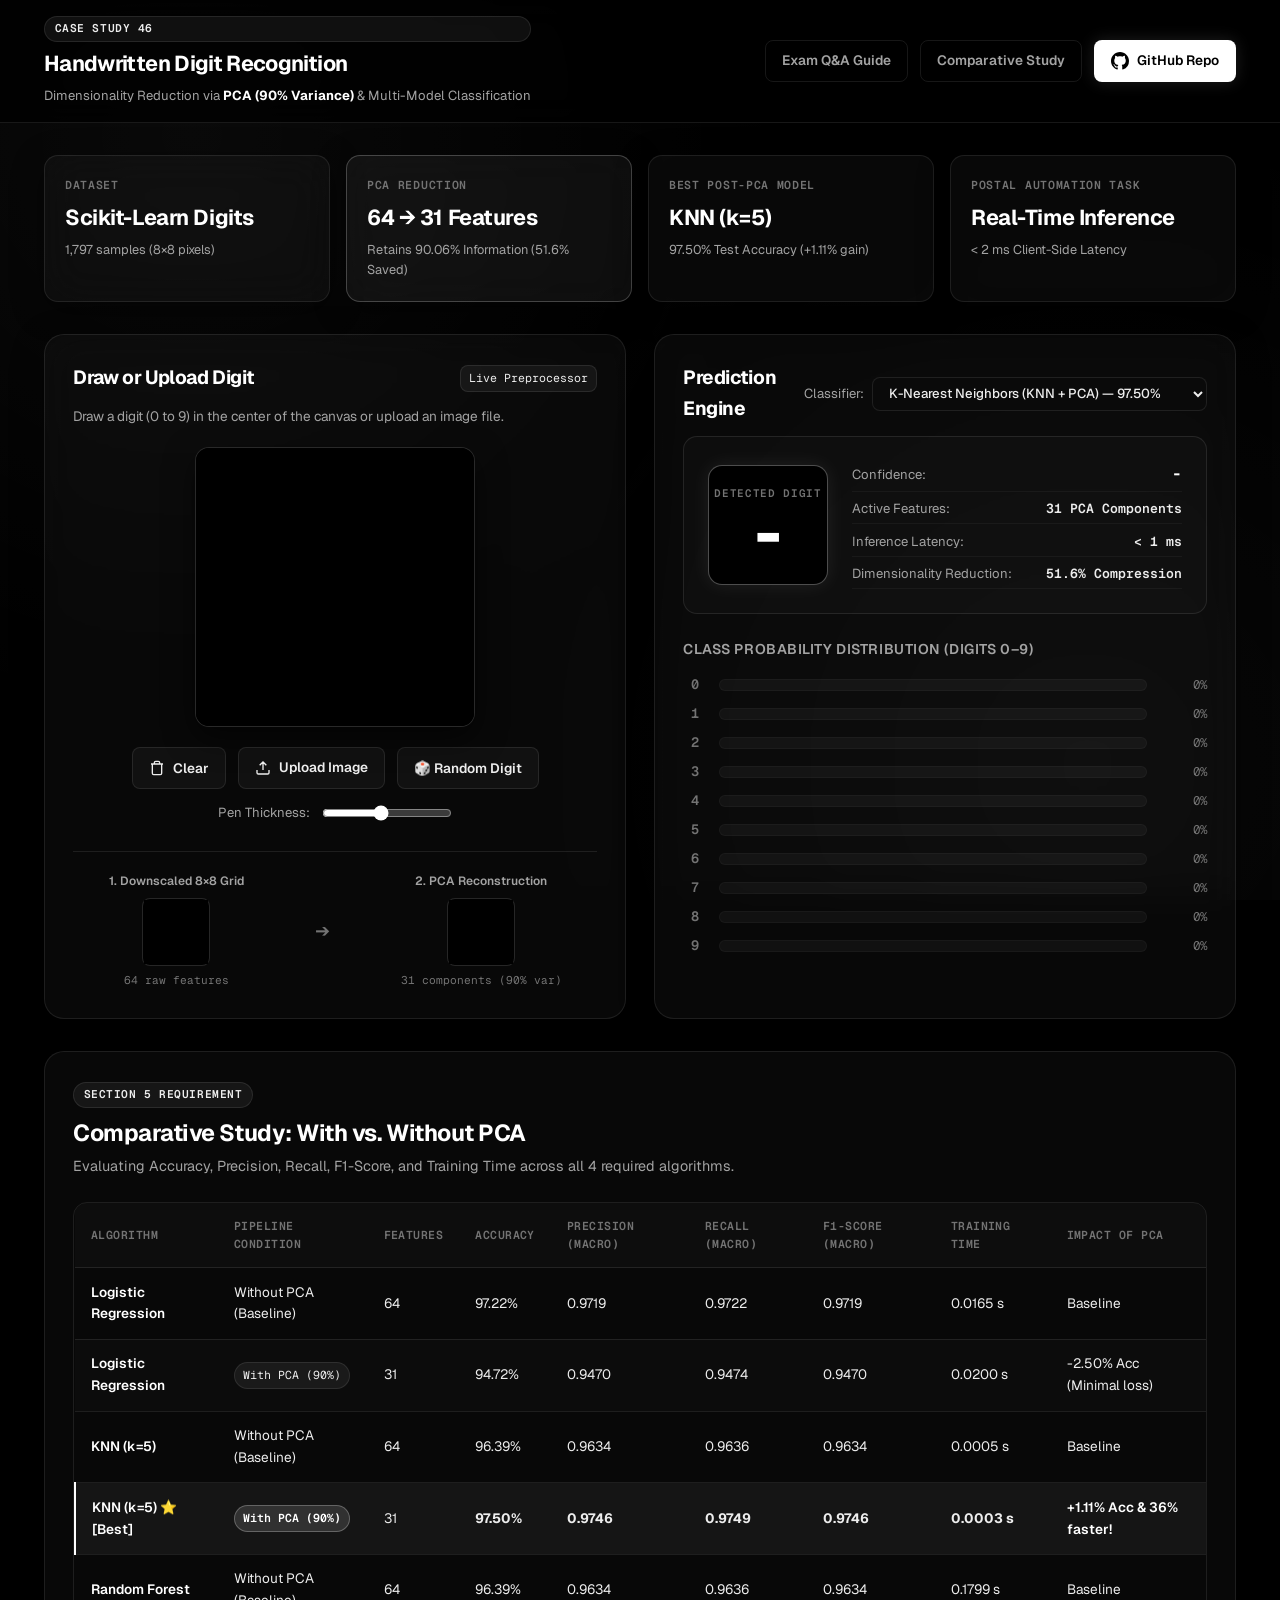
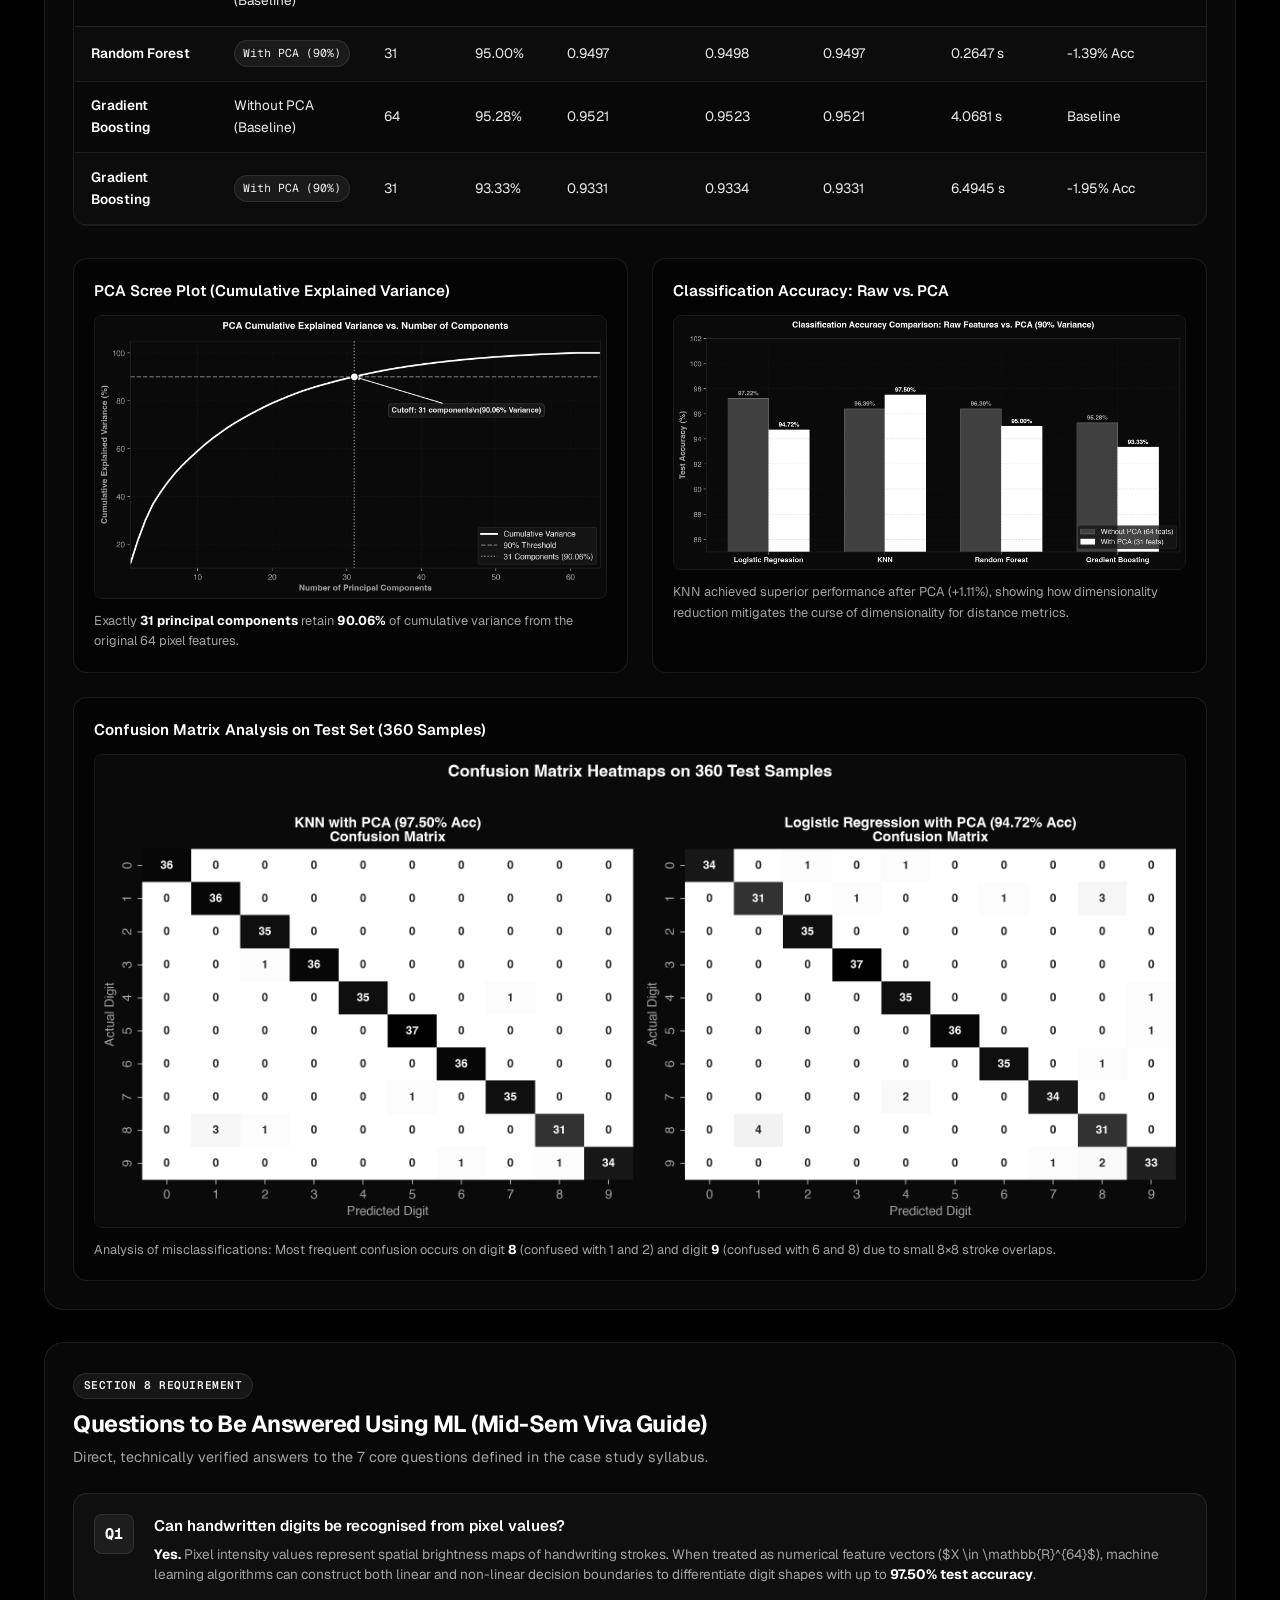
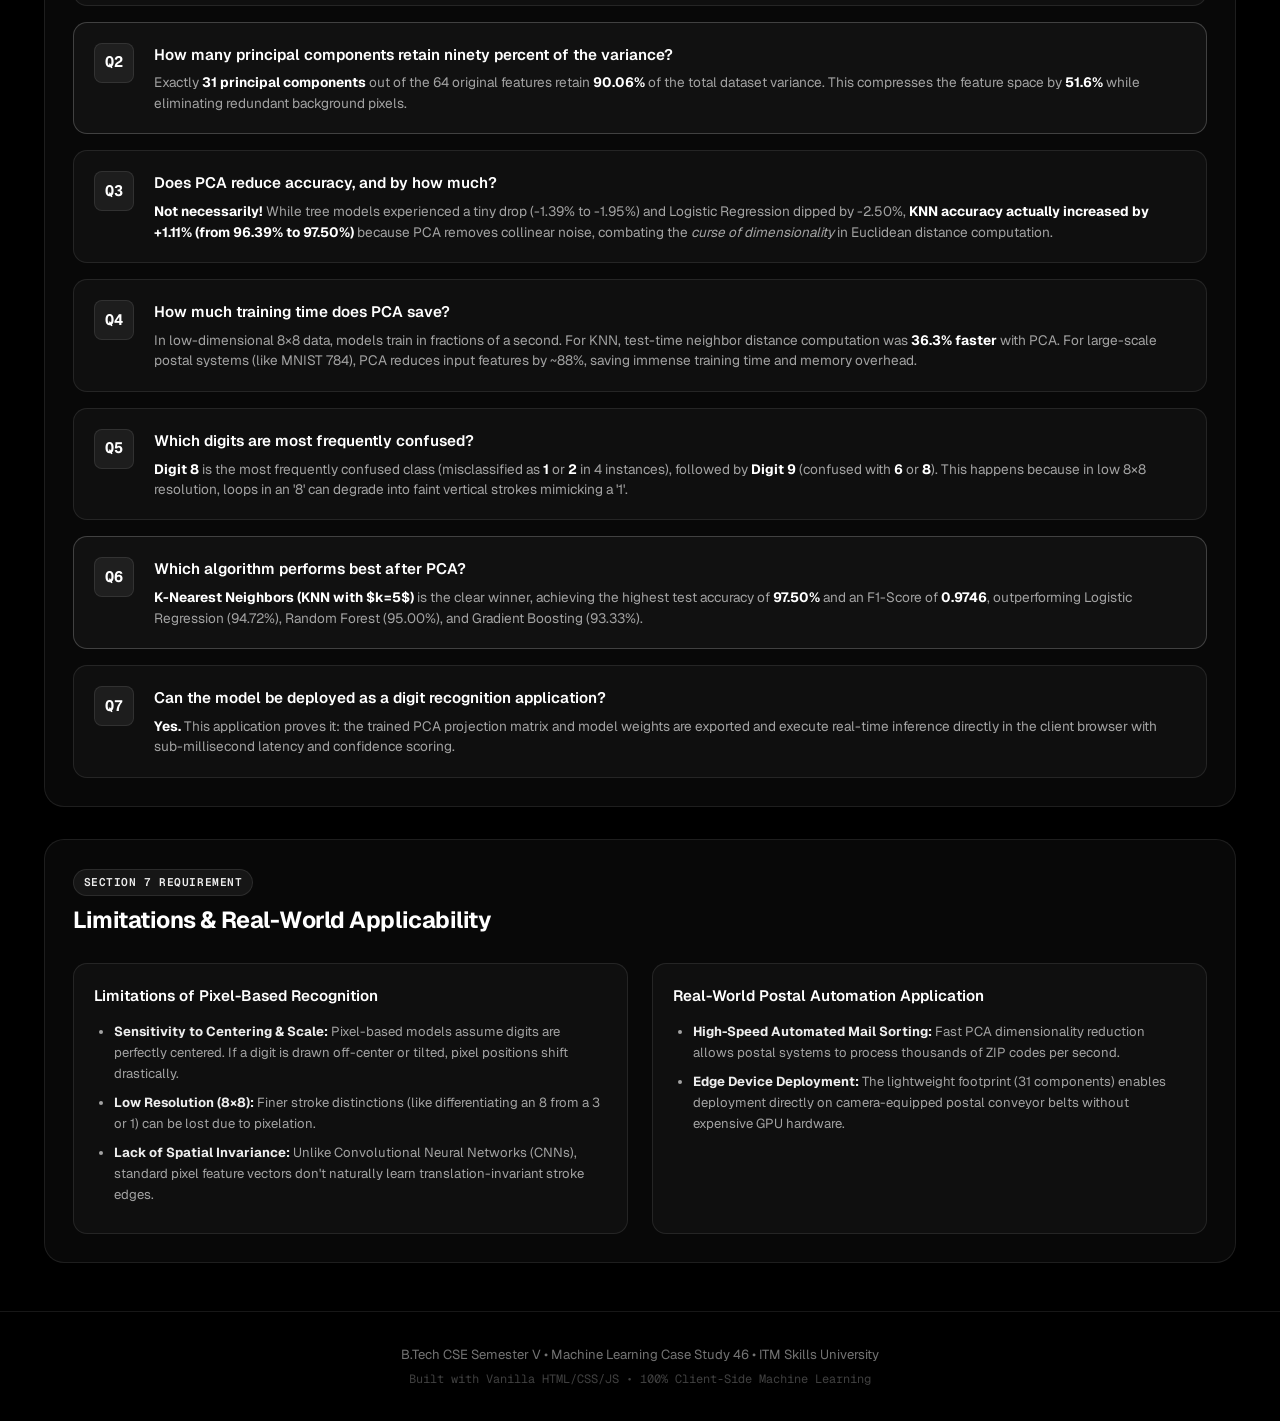
==== commit ff6e2ac6: "Update design system: Pure monochrome (black & white only), glassmorphism, Geist & Geist Mono fonts" ====
--- a/docs/index.html
+++ b/docs/index.html
@@ -7,7 +7,7 @@
   <meta name="description" content="Postal automation handwritten digit recognition using Principal Component Analysis (PCA) and Machine Learning classification (KNN, Logistic Regression, Random Forest, Gradient Boosting).">
   <link rel="preconnect" href="https://fonts.googleapis.com">
   <link rel="preconnect" href="https://fonts.gstatic.com" crossorigin>
-  <link href="https://fonts.googleapis.com/css2?family=Plus+Jakarta+Sans:wght@400;500;600;700;800&family=JetBrains+Mono:wght@400;500;600&display=swap" rel="stylesheet">
+  <link href="https://fonts.googleapis.com/css2?family=Geist:wght@300;400;500;600;700;800;900&family=Geist+Mono:wght@400;500;600;700&display=swap" rel="stylesheet">
   <link rel="stylesheet" href="style.css">
 </head>
 <body>
--- a/docs/style.css
+++ b/docs/style.css
@@ -1,38 +1,44 @@
 /* ==========================================================================
    Case Study 46: Handwritten Digit Recognition Design System
-   Modern Dark Glassmorphism, Clean Data Visualizations, High Contrast
+   Monochrome (Black, White, Shades of Gray) | Glassmorphism
+   Typography: Geist & Geist Mono Only
    ========================================================================== */
 
+@import url('https://fonts.googleapis.com/css2?family=Geist:wght@300;400;500;600;700;800;900&family=Geist+Mono:wght@400;500;600;700&display=swap');
+
 :root {
-  --bg-primary: #090d16;
-  --bg-secondary: #0f172a;
-  --card-bg: rgba(30, 41, 59, 0.7);
-  --card-border: rgba(255, 255, 255, 0.08);
-  --card-hover-border: rgba(99, 102, 241, 0.4);
+  /* Strictly Black, White, and Grayscale */
+  --bg-black: #000000;
+  --bg-surface: #0a0a0a;
   
-  --text-main: #f8fafc;
-  --text-muted: #94a3b8;
-  --text-dim: #64748b;
+  --glass-bg: rgba(255, 255, 255, 0.03);
+  --glass-bg-hover: rgba(255, 255, 255, 0.05);
+  --glass-border: rgba(255, 255, 255, 0.09);
+  --glass-border-focus: rgba(255, 255, 255, 0.25);
   
-  --accent-primary: #6366f1;
-  --accent-primary-hover: #4f46e5;
-  --accent-glow: rgba(99, 102, 241, 0.25);
+  --text-pure: #ffffff;
+  --text-primary: #ededed;
+  --text-secondary: #a3a3a3;
+  --text-muted: #737373;
+  --text-faint: #404040;
   
-  --color-success: #10b981;
-  --color-success-bg: rgba(16, 185, 129, 0.12);
-  --color-warning: #f59e0b;
-  --color-danger: #ef4444;
-
+  --btn-primary-bg: #ffffff;
+  --btn-primary-text: #000000;
+  --btn-primary-hover: #e5e5e5;
+  
   --radius-sm: 8px;
   --radius-md: 14px;
   --radius-lg: 20px;
   --radius-full: 9999px;
   
-  --shadow-subtle: 0 4px 20px rgba(0, 0, 0, 0.25);
-  --shadow-glow: 0 0 25px rgba(99, 102, 241, 0.2);
-  --transition: all 0.25s cubic-bezier(0.4, 0, 0.2, 1);
-  --font-main: 'Plus Jakarta Sans', system-ui, -apple-system, sans-serif;
-  --font-mono: 'JetBrains Mono', monospace;
+  --glass-blur: blur(20px);
+  --shadow-card: 0 8px 32px 0 rgba(0, 0, 0, 0.45);
+  --shadow-glow: 0 0 24px rgba(255, 255, 255, 0.12);
+  --transition: all 0.2s cubic-bezier(0.16, 1, 0.3, 1);
+  
+  /* Fonts: Geist & Geist Mono Only */
+  --font-main: 'Geist', -apple-system, BlinkMacSystemFont, 'Segoe UI', Roboto, sans-serif;
+  --font-mono: 'Geist Mono', monospace;
 }
 
 * {
@@ -43,22 +49,24 @@
 
 body {
   font-family: var(--font-main);
-  background-color: var(--bg-primary);
+  background-color: var(--bg-black);
   background-image: 
-    radial-gradient(at 0% 0%, rgba(99, 102, 241, 0.12) 0px, transparent 50%),
-    radial-gradient(at 100% 100%, rgba(16, 185, 129, 0.08) 0px, transparent 50%);
+    radial-gradient(circle at 15% 15%, rgba(255, 255, 255, 0.04) 0%, transparent 45%),
+    radial-gradient(circle at 85% 85%, rgba(255, 255, 255, 0.03) 0%, transparent 50%);
   background-attachment: fixed;
-  color: var(--text-main);
+  color: var(--text-primary);
   line-height: 1.6;
   min-height: 100vh;
   -webkit-font-smoothing: antialiased;
+  -moz-osx-font-smoothing: grayscale;
 }
 
 /* Header */
 .app-header {
-  border-bottom: 1px solid var(--card-border);
-  background: rgba(15, 23, 42, 0.85);
-  backdrop-filter: blur(12px);
+  border-bottom: 1px solid var(--glass-border);
+  background: rgba(0, 0, 0, 0.75);
+  backdrop-filter: var(--glass-blur);
+  -webkit-backdrop-filter: var(--glass-blur);
   position: sticky;
   top: 0;
   z-index: 100;
@@ -74,37 +82,45 @@
   gap: 1.5rem;
 }
 
+.brand {
+  display: flex;
+  flex-direction: column;
+  gap: 0.25rem;
+}
+
+.brand-top {
+  display: flex;
+  align-items: center;
+  gap: 0.6rem;
+}
+
 .brand h1 {
-  font-size: 1.45rem;
-  font-weight: 800;
-  letter-spacing: -0.02em;
-  background: linear-gradient(135deg, #ffffff 40%, #a5b4fc 100%);
-  -webkit-background-clip: text;
-  -webkit-text-fill-color: transparent;
-  display: inline-block;
-  margin-left: 0.5rem;
+  font-size: 1.35rem;
+  font-weight: 700;
+  letter-spacing: -0.03em;
+  color: var(--text-pure);
 }
 
 .subtitle {
-  font-size: 0.85rem;
-  color: var(--text-muted);
-  margin-top: 0.2rem;
+  font-size: 0.82rem;
+  color: var(--text-secondary);
 }
 
 .subtitle strong {
-  color: #c7d2fe;
+  color: var(--text-pure);
 }
 
 .badge {
   display: inline-block;
-  font-size: 0.72rem;
-  font-weight: 700;
+  font-size: 0.7rem;
+  font-family: var(--font-mono);
+  font-weight: 600;
   text-transform: uppercase;
   letter-spacing: 0.05em;
-  background: rgba(99, 102, 241, 0.15);
-  color: #818cf8;
-  border: 1px solid rgba(99, 102, 241, 0.35);
-  padding: 0.25rem 0.6rem;
+  background: rgba(255, 255, 255, 0.06);
+  color: var(--text-primary);
+  border: 1px solid var(--glass-border);
+  padding: 0.2rem 0.6rem;
   border-radius: var(--radius-full);
 }
 
@@ -114,53 +130,55 @@
   gap: 0.75rem;
 }
 
-/* Buttons */
+/* Buttons (Strictly Monochrome) */
 .btn {
   display: inline-flex;
   align-items: center;
   gap: 0.5rem;
-  padding: 0.6rem 1.1rem;
+  padding: 0.55rem 1rem;
   border-radius: var(--radius-sm);
-  font-size: 0.88rem;
+  font-family: var(--font-main);
+  font-size: 0.85rem;
   font-weight: 600;
   cursor: pointer;
   text-decoration: none;
   transition: var(--transition);
-  border: none;
+  border: 1px solid transparent;
 }
 
 .btn-primary {
-  background: var(--accent-primary);
-  color: #ffffff;
-  box-shadow: 0 4px 14px var(--accent-glow);
+  background: var(--btn-primary-bg);
+  color: var(--btn-primary-text);
+  box-shadow: 0 0 16px rgba(255, 255, 255, 0.12);
 }
 
 .btn-primary:hover {
-  background: var(--accent-primary-hover);
+  background: var(--btn-primary-hover);
   transform: translateY(-1px);
+  box-shadow: 0 0 24px rgba(255, 255, 255, 0.2);
 }
 
 .btn-secondary {
-  background: rgba(255, 255, 255, 0.06);
-  color: var(--text-main);
-  border: 1px solid var(--card-border);
+  background: rgba(255, 255, 255, 0.04);
+  color: var(--text-primary);
+  border: 1px solid var(--glass-border);
 }
 
 .btn-secondary:hover {
-  background: rgba(255, 255, 255, 0.12);
-  border-color: rgba(255, 255, 255, 0.2);
+  background: rgba(255, 255, 255, 0.08);
+  border-color: var(--glass-border-focus);
 }
 
 .btn-outline {
   background: transparent;
-  color: var(--text-muted);
-  border: 1px solid var(--card-border);
+  color: var(--text-secondary);
+  border: 1px solid var(--glass-border);
 }
 
 .btn-outline:hover {
-  color: var(--text-main);
-  border-color: var(--accent-primary);
-  background: rgba(99, 102, 241, 0.08);
+  color: var(--text-pure);
+  border-color: var(--glass-border-focus);
+  background: rgba(255, 255, 255, 0.04);
 }
 
 .file-upload-btn {
@@ -176,7 +194,6 @@
   min-height: 100%;
   font-size: 100px;
   text-align: right;
-  filter: alpha(opacity=0);
   opacity: 0;
   outline: none;
   cursor: inherit;
@@ -193,7 +210,7 @@
   gap: 2rem;
 }
 
-/* Top Metrics Banner */
+/* Top Metrics Banner (Glassmorphism) */
 .metrics-banner {
   display: grid;
   grid-template-columns: repeat(auto-fit, minmax(230px, 1fr));
@@ -201,57 +218,63 @@
 }
 
 .metric-card {
-  background: var(--card-bg);
-  backdrop-filter: blur(12px);
-  border: 1px solid var(--card-border);
+  background: var(--glass-bg);
+  backdrop-filter: var(--glass-blur);
+  -webkit-backdrop-filter: var(--glass-blur);
+  border: 1px solid var(--glass-border);
   border-radius: var(--radius-md);
   padding: 1.25rem;
   display: flex;
   flex-direction: column;
   transition: var(--transition);
+  box-shadow: var(--shadow-card);
 }
 
 .metric-card:hover {
-  border-color: rgba(255, 255, 255, 0.18);
+  border-color: var(--glass-border-focus);
+  background: var(--glass-bg-hover);
   transform: translateY(-2px);
 }
 
 .metric-card.highlight {
-  border-color: rgba(99, 102, 241, 0.4);
-  background: linear-gradient(145deg, rgba(30, 41, 59, 0.9), rgba(49, 46, 129, 0.25));
+  border-color: rgba(255, 255, 255, 0.22);
+  background: rgba(255, 255, 255, 0.05);
 }
 
 .metric-label {
-  font-size: 0.78rem;
+  font-size: 0.72rem;
+  font-family: var(--font-mono);
   font-weight: 600;
   text-transform: uppercase;
-  letter-spacing: 0.04em;
+  letter-spacing: 0.06em;
   color: var(--text-muted);
 }
 
 .metric-value {
   font-size: 1.35rem;
-  font-weight: 800;
-  color: var(--text-main);
+  font-weight: 700;
+  letter-spacing: -0.02em;
+  color: var(--text-pure);
   margin: 0.35rem 0;
 }
 
 .metric-sub {
   font-size: 0.8rem;
-  color: #a5b4fc;
-}
-
-/* Cards */
+  color: var(--text-secondary);
+}
+
+/* Glassmorphic Cards */
 .card {
-  background: var(--card-bg);
-  backdrop-filter: blur(12px);
-  border: 1px solid var(--card-border);
+  background: var(--glass-bg);
+  backdrop-filter: var(--glass-blur);
+  -webkit-backdrop-filter: var(--glass-blur);
+  border: 1px solid var(--glass-border);
   border-radius: var(--radius-lg);
   padding: 1.75rem;
-  box-shadow: var(--shadow-subtle);
-}
-
-/* Interactive Workspace Grid */
+  box-shadow: var(--shadow-card);
+}
+
+/* Workspace Grid */
 .workspace-grid {
   display: grid;
   grid-template-columns: 1fr 1fr;
@@ -272,27 +295,29 @@
 }
 
 .panel-header h2 {
-  font-size: 1.25rem;
+  font-size: 1.2rem;
   font-weight: 700;
+  color: var(--text-pure);
+  letter-spacing: -0.02em;
 }
 
 .panel-desc {
-  font-size: 0.88rem;
-  color: var(--text-muted);
+  font-size: 0.85rem;
+  color: var(--text-secondary);
   margin-bottom: 1.25rem;
 }
 
 .tag {
-  font-size: 0.75rem;
-  font-family: var(--font-mono);
-  background: rgba(16, 185, 129, 0.15);
-  color: #34d399;
+  font-size: 0.72rem;
+  font-family: var(--font-mono);
+  background: rgba(255, 255, 255, 0.05);
+  color: var(--text-primary);
   padding: 0.2rem 0.5rem;
   border-radius: var(--radius-sm);
-  border: 1px solid rgba(16, 185, 129, 0.3);
-}
-
-/* Drawing Canvas */
+  border: 1px solid var(--glass-border);
+}
+
+/* Canvas Area */
 .canvas-wrapper {
   position: relative;
   width: 280px;
@@ -300,8 +325,8 @@
   margin: 0 auto;
   border-radius: var(--radius-md);
   overflow: hidden;
-  border: 2px solid rgba(99, 102, 241, 0.3);
-  box-shadow: 0 8px 30px rgba(0, 0, 0, 0.4);
+  border: 1px solid rgba(255, 255, 255, 0.16);
+  box-shadow: 0 10px 30px rgba(0, 0, 0, 0.6);
   background: #000000;
   cursor: crosshair;
 }
@@ -327,23 +352,23 @@
   justify-content: center;
   gap: 0.75rem;
   margin-top: 0.85rem;
-  font-size: 0.85rem;
-  color: var(--text-muted);
+  font-size: 0.82rem;
+  color: var(--text-secondary);
 }
 
 .stroke-control input[type="range"] {
-  accent-color: var(--accent-primary);
+  accent-color: #ffffff;
   width: 130px;
 }
 
-/* Pipeline Visualizer */
+/* Pipeline Visualizer (8x8 and PCA Previews) */
 .pipeline-visualizer {
   display: flex;
   align-items: center;
   justify-content: space-around;
   margin-top: 1.75rem;
   padding-top: 1.25rem;
-  border-top: 1px solid var(--card-border);
+  border-top: 1px solid var(--glass-border);
 }
 
 .visual-step {
@@ -354,21 +379,20 @@
 }
 
 .step-title {
-  font-size: 0.78rem;
-  font-weight: 600;
-  color: var(--text-muted);
+  font-size: 0.75rem;
+  font-weight: 600;
+  color: var(--text-secondary);
 }
 
 .pixel-preview-box {
   width: 68px;
   height: 68px;
   background: #000000;
-  border: 1px solid rgba(255, 255, 255, 0.2);
+  border: 1px solid rgba(255, 255, 255, 0.15);
   border-radius: var(--radius-sm);
   display: flex;
   align-items: center;
   justify-content: center;
-  box-shadow: inset 0 0 10px rgba(0, 0, 0, 0.8);
 }
 
 #preview8x8, #previewPca {
@@ -379,15 +403,14 @@
 }
 
 .step-meta {
-  font-size: 0.72rem;
-  color: var(--text-dim);
+  font-size: 0.7rem;
+  color: var(--text-muted);
   font-family: var(--font-mono);
 }
 
 .pipeline-arrow {
-  color: var(--accent-primary);
-  font-size: 1.2rem;
-  font-weight: bold;
+  color: var(--text-muted);
+  font-size: 1.1rem;
 }
 
 /* Prediction Panel */
@@ -395,33 +418,34 @@
   display: flex;
   align-items: center;
   gap: 0.5rem;
-  font-size: 0.85rem;
-  color: var(--text-muted);
+  font-size: 0.82rem;
+  color: var(--text-secondary);
 }
 
 .form-select {
-  background: var(--bg-secondary);
-  color: var(--text-main);
-  border: 1px solid var(--card-border);
+  background: #0a0a0a;
+  color: var(--text-primary);
+  border: 1px solid var(--glass-border);
   padding: 0.4rem 0.75rem;
   border-radius: var(--radius-sm);
   font-family: var(--font-main);
   font-size: 0.82rem;
-  font-weight: 600;
+  font-weight: 500;
   cursor: pointer;
   outline: none;
+  transition: var(--transition);
 }
 
 .form-select:focus {
-  border-color: var(--accent-primary);
+  border-color: var(--glass-border-focus);
 }
 
 .prediction-display {
   display: flex;
   align-items: center;
   gap: 1.5rem;
-  background: linear-gradient(135deg, rgba(15, 23, 42, 0.8), rgba(30, 41, 59, 0.5));
-  border: 1px solid var(--card-border);
+  background: rgba(255, 255, 255, 0.02);
+  border: 1px solid var(--glass-border);
   border-radius: var(--radius-md);
   padding: 1.5rem;
   margin-bottom: 1.5rem;
@@ -433,24 +457,26 @@
   align-items: center;
   justify-content: center;
   background: #000000;
-  border: 2px solid var(--accent-primary);
+  border: 1px solid rgba(255, 255, 255, 0.3);
   border-radius: var(--radius-md);
   min-width: 120px;
   height: 120px;
-  box-shadow: var(--shadow-glow);
+  box-shadow: 0 0 20px rgba(255, 255, 255, 0.08);
 }
 
 .digit-label {
-  font-size: 0.7rem;
+  font-size: 0.68rem;
   text-transform: uppercase;
   color: var(--text-muted);
-  font-weight: 700;
-  letter-spacing: 0.05em;
+  font-family: var(--font-mono);
+  font-weight: 600;
+  letter-spacing: 0.06em;
 }
 
 .digit-number {
   font-size: 4rem;
   font-weight: 800;
+  font-family: var(--font-mono);
   color: #ffffff;
   line-height: 1;
 }
@@ -466,36 +492,35 @@
   display: flex;
   justify-content: space-between;
   align-items: center;
-  font-size: 0.85rem;
+  font-size: 0.82rem;
   padding-bottom: 0.25rem;
   border-bottom: 1px solid rgba(255, 255, 255, 0.04);
 }
 
 .detail-name {
-  color: var(--text-muted);
+  color: var(--text-secondary);
 }
 
 .detail-value {
   font-weight: 600;
   font-family: var(--font-mono);
+  color: var(--text-primary);
 }
 
 .highlight-val {
-  color: #38bdf8;
-  font-size: 1.05rem;
+  color: #ffffff;
+  font-size: 1rem;
   font-weight: 700;
 }
 
-.green-val {
-  color: #34d399;
-}
-
-/* Probabilities Distribution Bars */
+/* Probabilities Bars (Pure Monochrome) */
 .probabilities-container h3 {
-  font-size: 0.95rem;
-  font-weight: 700;
-  color: var(--text-muted);
+  font-size: 0.88rem;
+  font-weight: 600;
+  color: var(--text-secondary);
   margin-bottom: 0.85rem;
+  text-transform: uppercase;
+  letter-spacing: 0.04em;
 }
 
 .prob-bars {
@@ -513,30 +538,37 @@
 .prob-digit {
   width: 24px;
   font-family: var(--font-mono);
-  font-size: 0.88rem;
-  font-weight: 700;
+  font-size: 0.85rem;
+  font-weight: 600;
   text-align: center;
+  color: var(--text-muted);
 }
 
 .prob-bar-track {
   flex: 1;
-  height: 14px;
-  background: rgba(255, 255, 255, 0.06);
+  height: 12px;
+  background: rgba(255, 255, 255, 0.04);
   border-radius: var(--radius-full);
   overflow: hidden;
-  position: relative;
+  border: 1px solid rgba(255, 255, 255, 0.03);
 }
 
 .prob-bar-fill {
   height: 100%;
-  background: linear-gradient(90deg, #6366f1, #818cf8);
+  background: #525252;
   border-radius: var(--radius-full);
   width: 0%;
-  transition: width 0.3s ease;
+  transition: width 0.25s cubic-bezier(0.16, 1, 0.3, 1);
+}
+
+.prob-row.active .prob-digit {
+  color: #ffffff;
+  font-weight: 700;
 }
 
 .prob-row.active .prob-bar-fill {
-  background: linear-gradient(90deg, #10b981, #34d399);
+  background: #ffffff;
+  box-shadow: 0 0 12px rgba(255, 255, 255, 0.3);
 }
 
 .prob-percent {
@@ -548,7 +580,7 @@
 }
 
 .prob-row.active .prob-percent {
-  color: #34d399;
+  color: #ffffff;
   font-weight: 700;
 }
 
@@ -558,21 +590,23 @@
 }
 
 .section-heading h2 {
-  font-size: 1.5rem;
-  font-weight: 800;
+  font-size: 1.45rem;
+  font-weight: 700;
+  color: var(--text-pure);
+  letter-spacing: -0.02em;
   margin: 0.4rem 0 0.2rem 0;
 }
 
 .section-heading p {
-  color: var(--text-muted);
-  font-size: 0.95rem;
-}
-
-/* Data Table */
+  color: var(--text-secondary);
+  font-size: 0.9rem;
+}
+
+/* Data Table (Monochrome) */
 .table-responsive {
   overflow-x: auto;
   border-radius: var(--radius-md);
-  border: 1px solid var(--card-border);
+  border: 1px solid var(--glass-border);
   margin-bottom: 2rem;
 }
 
@@ -580,20 +614,21 @@
   width: 100%;
   border-collapse: collapse;
   text-align: left;
-  font-size: 0.88rem;
+  font-size: 0.85rem;
 }
 
 .data-table th, .data-table td {
   padding: 0.85rem 1rem;
-  border-bottom: 1px solid var(--card-border);
+  border-bottom: 1px solid var(--glass-border);
 }
 
 .data-table th {
-  background: rgba(15, 23, 42, 0.9);
+  background: rgba(255, 255, 255, 0.02);
   color: var(--text-muted);
   font-weight: 600;
   text-transform: uppercase;
-  font-size: 0.75rem;
+  font-size: 0.72rem;
+  font-family: var(--font-mono);
   letter-spacing: 0.04em;
 }
 
@@ -602,35 +637,40 @@
 }
 
 .bold-text {
-  font-weight: 700;
+  font-weight: 600;
+  color: var(--text-pure);
 }
 
 .pca-row {
-  background: rgba(99, 102, 241, 0.03);
+  background: rgba(255, 255, 255, 0.015);
 }
 
 .highlight-winner {
-  background: rgba(16, 185, 129, 0.08) !important;
-  border-left: 3px solid #10b981;
+  background: rgba(255, 255, 255, 0.05) !important;
+  border-left: 2px solid #ffffff;
 }
 
 .pill {
   display: inline-block;
-  font-size: 0.75rem;
+  font-size: 0.72rem;
+  font-family: var(--font-mono);
   padding: 0.2rem 0.5rem;
   border-radius: var(--radius-full);
-  background: rgba(99, 102, 241, 0.15);
-  color: #a5b4fc;
+  background: rgba(255, 255, 255, 0.06);
+  color: var(--text-primary);
+  border: 1px solid var(--glass-border);
 }
 
 .green-pill {
-  background: var(--color-success-bg);
-  color: #34d399;
+  background: rgba(255, 255, 255, 0.12);
+  color: #ffffff;
+  border-color: rgba(255, 255, 255, 0.25);
+  font-weight: 600;
 }
 
 .gain {
-  color: #34d399;
-  font-weight: 700;
+  color: #ffffff;
+  font-weight: 600;
 }
 
 /* Charts Grid */
@@ -647,8 +687,8 @@
 }
 
 .chart-card {
-  background: rgba(15, 23, 42, 0.6);
-  border: 1px solid var(--card-border);
+  background: rgba(0, 0, 0, 0.4);
+  border: 1px solid var(--glass-border);
   border-radius: var(--radius-md);
   padding: 1.25rem;
   display: flex;
@@ -660,8 +700,9 @@
 }
 
 .chart-card h3 {
-  font-size: 1rem;
-  font-weight: 700;
+  font-size: 0.95rem;
+  font-weight: 600;
+  color: var(--text-pure);
   margin-bottom: 0.75rem;
 }
 
@@ -669,16 +710,20 @@
   width: 100%;
   height: auto;
   border-radius: var(--radius-sm);
-  border: 1px solid rgba(255, 255, 255, 0.06);
+  border: 1px solid var(--glass-border);
 }
 
 .chart-caption {
-  font-size: 0.82rem;
-  color: var(--text-muted);
+  font-size: 0.8rem;
+  color: var(--text-secondary);
   margin-top: 0.75rem;
 }
 
-/* Q&A Section */
+.chart-caption strong {
+  color: var(--text-pure);
+}
+
+/* Q&A Section (Monochrome Cards) */
 .qa-grid {
   display: grid;
   grid-template-columns: 1fr;
@@ -686,8 +731,8 @@
 }
 
 .qa-card {
-  background: rgba(15, 23, 42, 0.6);
-  border: 1px solid var(--card-border);
+  background: var(--glass-bg);
+  border: 1px solid var(--glass-border);
   border-radius: var(--radius-md);
   padding: 1.25rem;
   display: flex;
@@ -696,23 +741,25 @@
 }
 
 .qa-card:hover {
-  border-color: rgba(99, 102, 241, 0.4);
-  transform: translateX(4px);
+  border-color: var(--glass-border-focus);
+  background: var(--glass-bg-hover);
+  transform: translateX(3px);
 }
 
 .qa-card.highlight-qa {
-  border-color: rgba(16, 185, 129, 0.4);
-  background: linear-gradient(135deg, rgba(15, 23, 42, 0.7), rgba(16, 185, 129, 0.08));
+  border-color: rgba(255, 255, 255, 0.2);
+  background: rgba(255, 255, 255, 0.04);
 }
 
 .qa-number {
   font-family: var(--font-mono);
-  font-size: 1.1rem;
-  font-weight: 800;
-  color: var(--accent-primary);
-  background: rgba(99, 102, 241, 0.1);
-  width: 44px;
-  height: 44px;
+  font-size: 0.95rem;
+  font-weight: 700;
+  color: #ffffff;
+  background: rgba(255, 255, 255, 0.06);
+  border: 1px solid var(--glass-border);
+  width: 40px;
+  height: 40px;
   border-radius: var(--radius-sm);
   display: flex;
   align-items: center;
@@ -720,26 +767,21 @@
   flex-shrink: 0;
 }
 
-.highlight-qa .qa-number {
-  color: #34d399;
-  background: rgba(16, 185, 129, 0.15);
-}
-
 .qa-body h3 {
-  font-size: 1rem;
-  font-weight: 700;
+  font-size: 0.95rem;
+  font-weight: 600;
   margin-bottom: 0.35rem;
+  color: var(--text-pure);
+}
+
+.qa-body p {
+  font-size: 0.85rem;
+  color: var(--text-secondary);
+  line-height: 1.5;
+}
+
+.qa-body strong {
   color: #ffffff;
-}
-
-.qa-body p {
-  font-size: 0.88rem;
-  color: var(--text-muted);
-  line-height: 1.5;
-}
-
-.qa-body strong {
-  color: #f1f5f9;
 }
 
 /* Limitations Section */
@@ -756,17 +798,17 @@
 }
 
 .limit-box {
-  background: rgba(15, 23, 42, 0.6);
-  border: 1px solid var(--card-border);
+  background: var(--glass-bg);
+  border: 1px solid var(--glass-border);
   border-radius: var(--radius-md);
   padding: 1.25rem;
 }
 
 .limit-box h4 {
-  font-size: 1rem;
-  font-weight: 700;
+  font-size: 0.95rem;
+  font-weight: 600;
   margin-bottom: 0.75rem;
-  color: #c7d2fe;
+  color: var(--text-pure);
 }
 
 .limit-box ul {
@@ -774,31 +816,32 @@
 }
 
 .limit-box li {
-  font-size: 0.85rem;
-  color: var(--text-muted);
+  font-size: 0.82rem;
+  color: var(--text-secondary);
   margin-bottom: 0.5rem;
 }
 
 .limit-box li strong {
-  color: #e2e8f0;
+  color: var(--text-primary);
 }
 
 /* Footer */
 .app-footer {
-  border-top: 1px solid var(--card-border);
+  border-top: 1px solid var(--glass-border);
   padding: 2rem 1.5rem;
   margin-top: 3rem;
-  background: rgba(9, 13, 22, 0.9);
+  background: #000000;
   text-align: center;
 }
 
 .footer-container p {
-  font-size: 0.85rem;
+  font-size: 0.82rem;
   color: var(--text-muted);
 }
 
 .footer-container .copyright {
-  font-size: 0.78rem;
-  color: var(--text-dim);
+  font-size: 0.75rem;
+  color: var(--text-faint);
   margin-top: 0.35rem;
-}
+  font-family: var(--font-mono);
+}
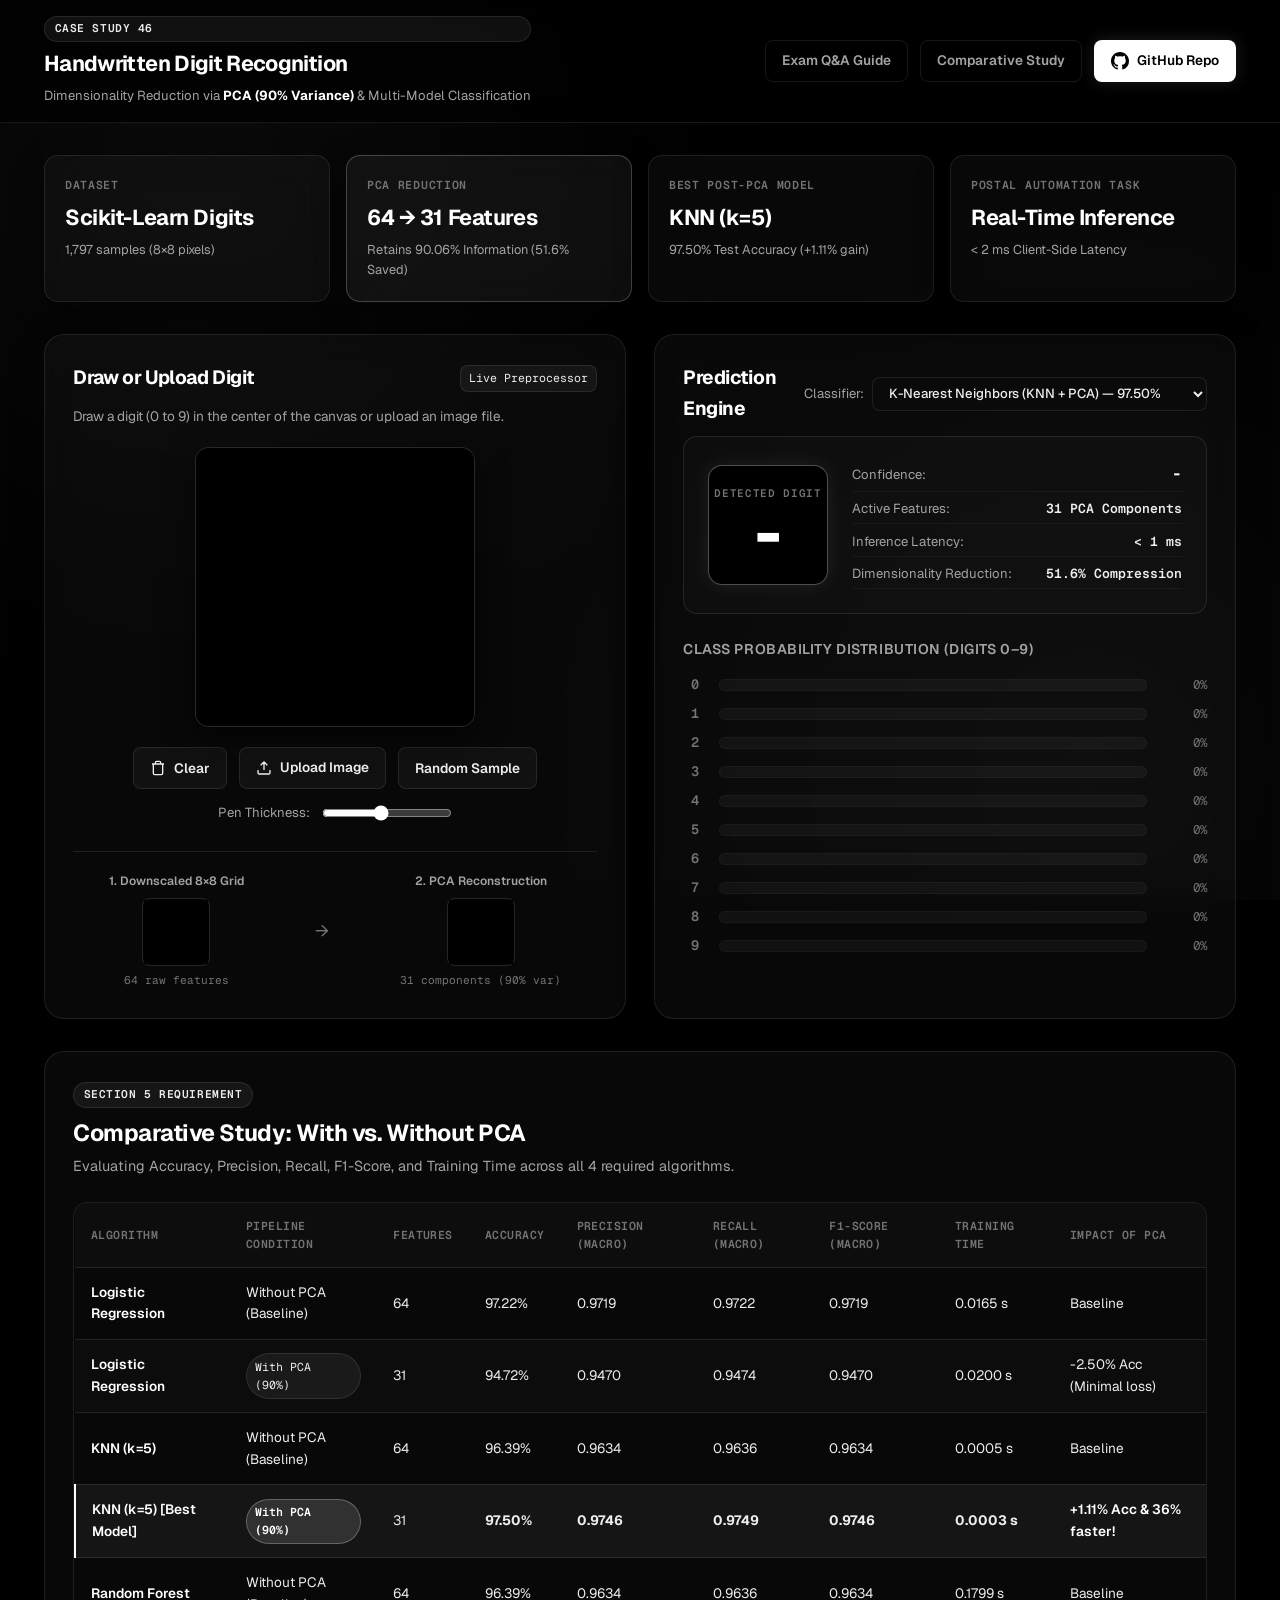
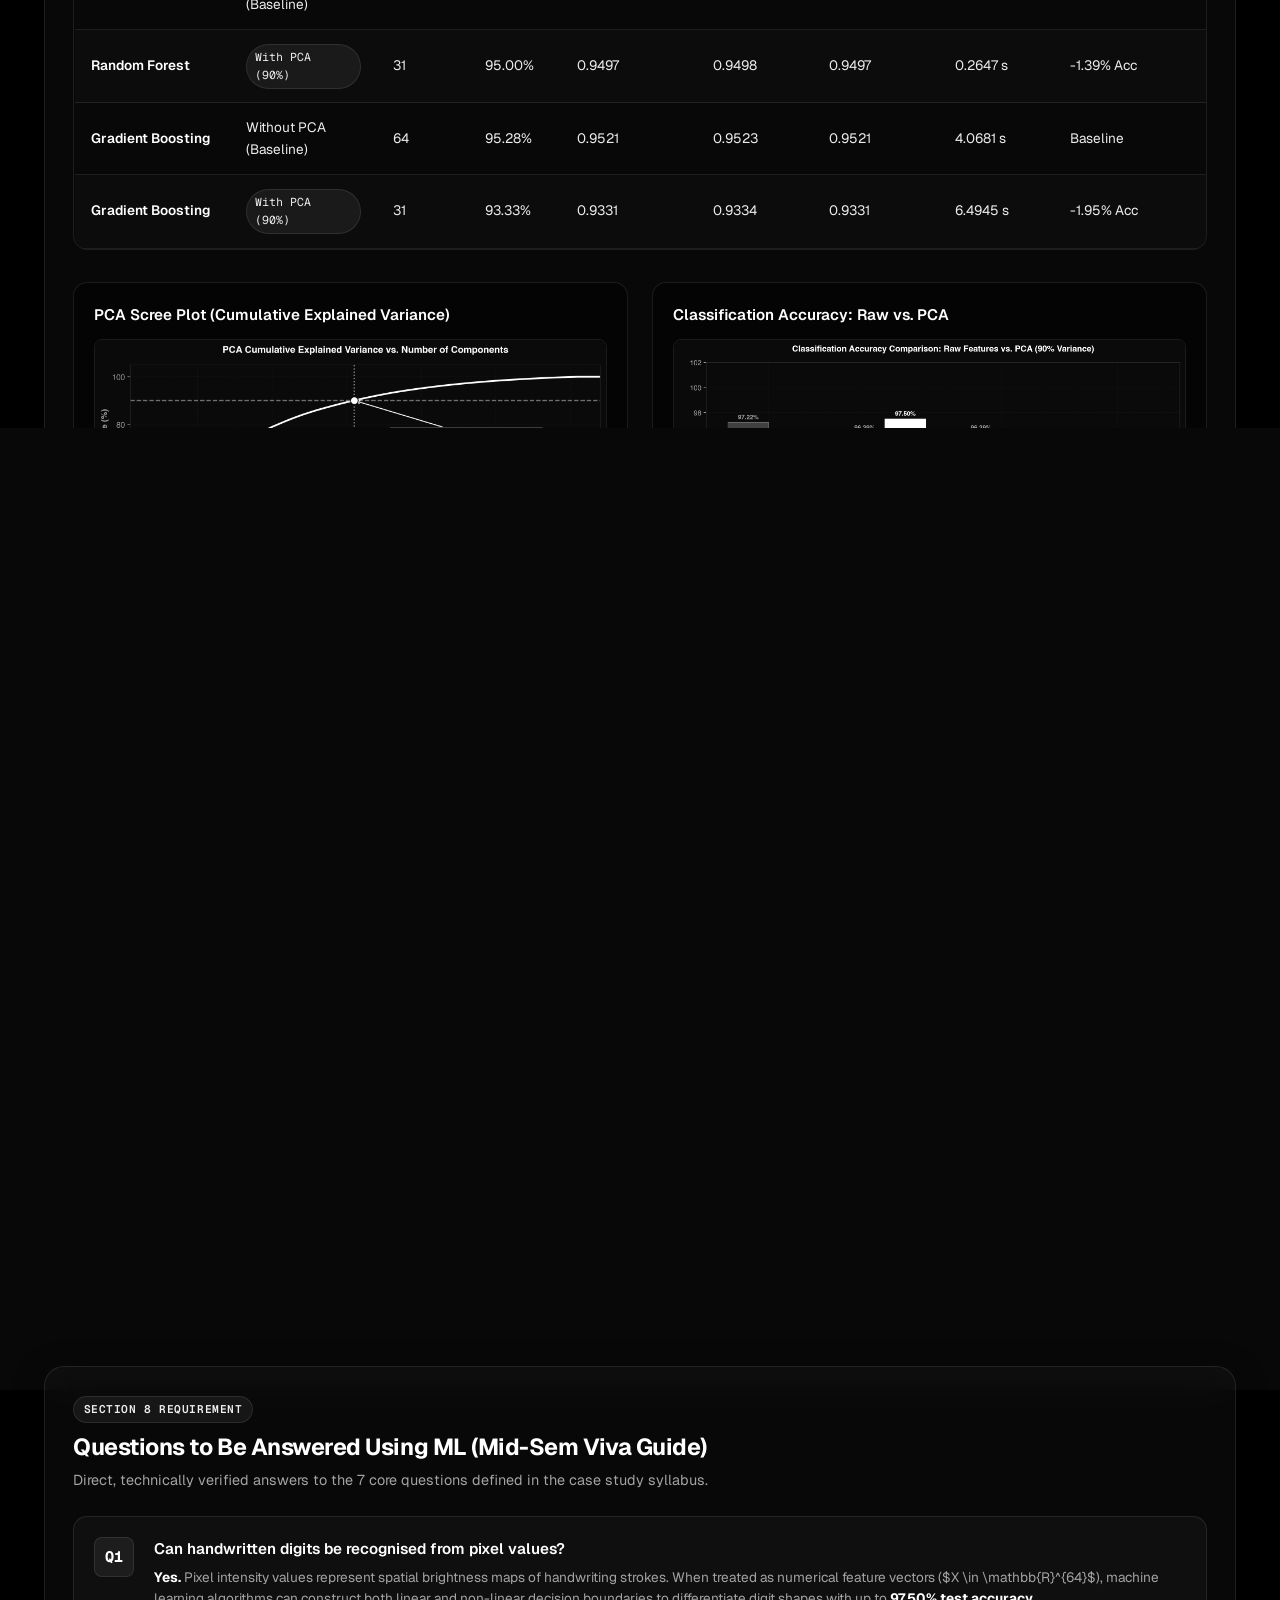
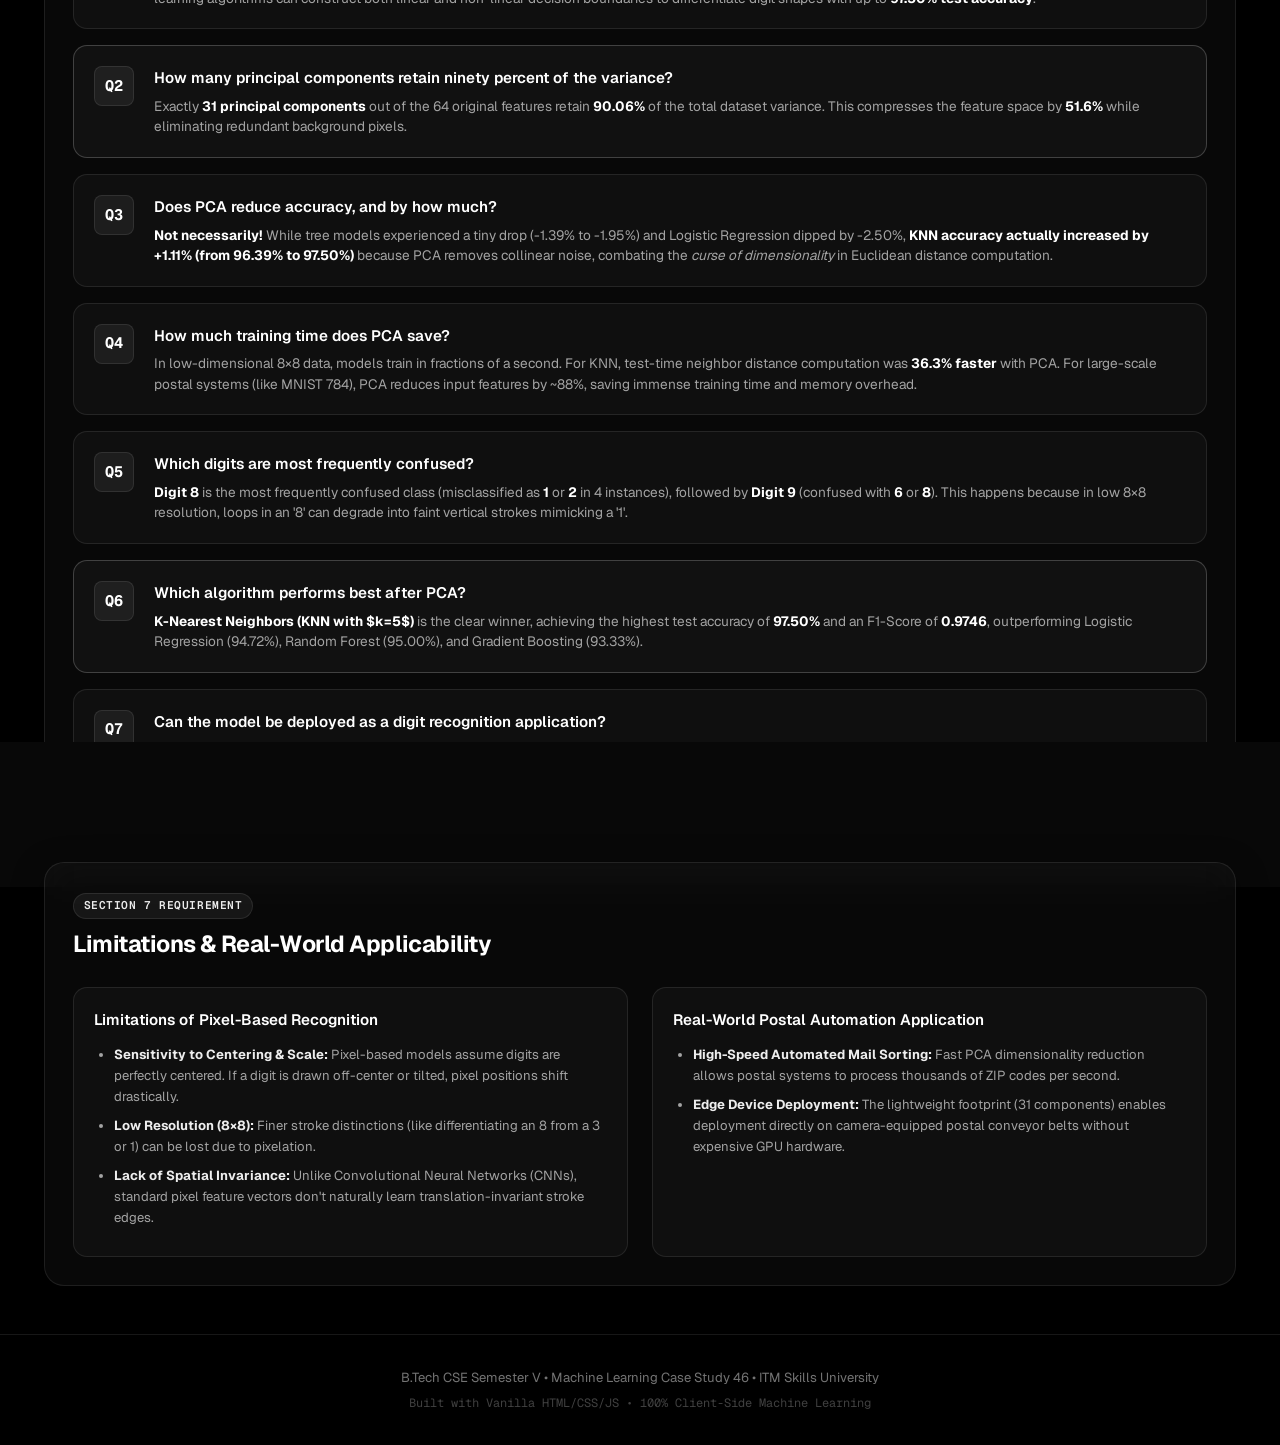
==== commit aaec1f21: "Remove all emojis across the codebase" ====
--- a/docs/index.html
+++ b/docs/index.html
@@ -88,7 +88,7 @@
           </label>
 
           <button id="btnSample" class="btn btn-secondary" title="Load a random test sample">
-            🎲 Random Digit
+            Random Sample
           </button>
         </div>
 
@@ -107,7 +107,7 @@
             <span class="step-meta">64 raw features</span>
           </div>
 
-          <div class="pipeline-arrow">➔</div>
+          <div class="pipeline-arrow">&rarr;</div>
 
           <div class="visual-step">
             <span class="step-title">2. PCA Reconstruction</span>
@@ -228,7 +228,7 @@
               <td>Baseline</td>
             </tr>
             <tr class="pca-row highlight-winner">
-              <td class="bold-text">KNN (k=5) ⭐ [Best]</td>
+              <td class="bold-text">KNN (k=5) [Best Model]</td>
               <td><span class="pill green-pill">With PCA (90%)</span></td>
               <td>31</td>
               <td><strong>97.50%</strong></td>
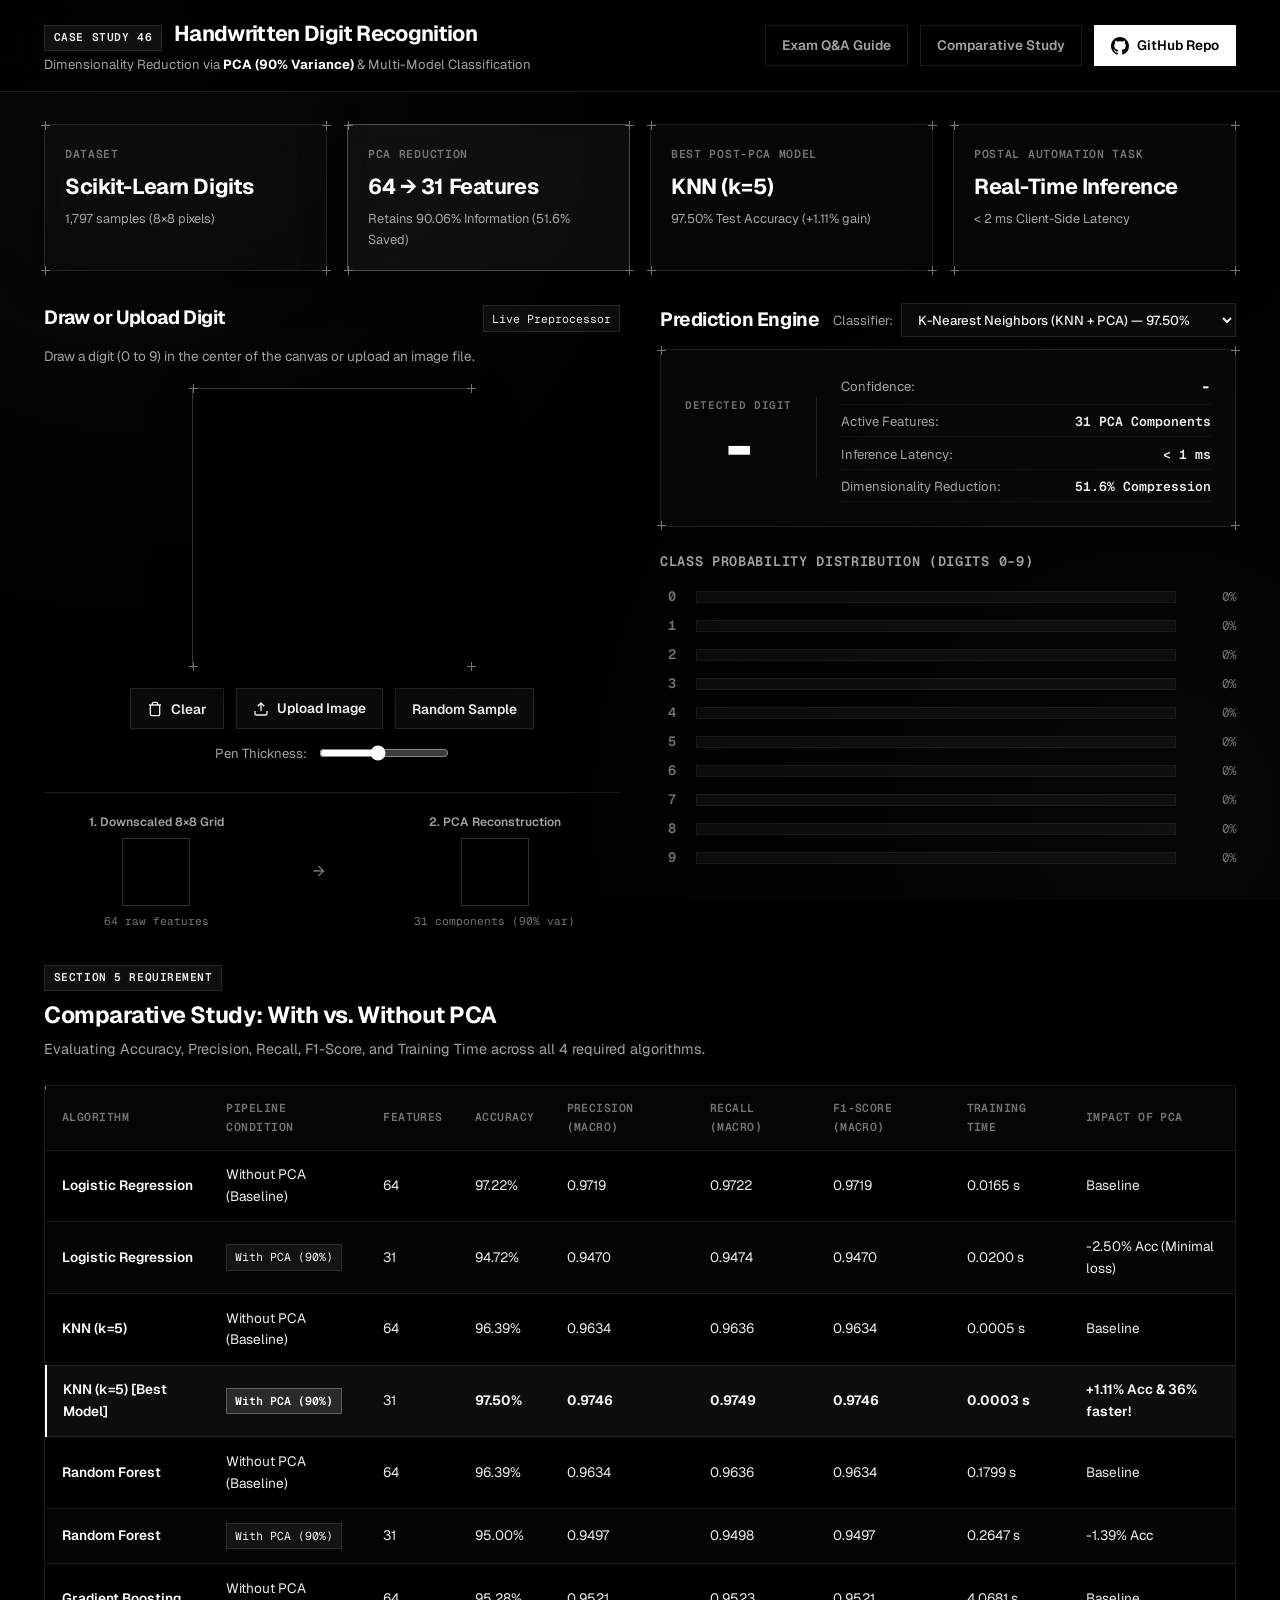
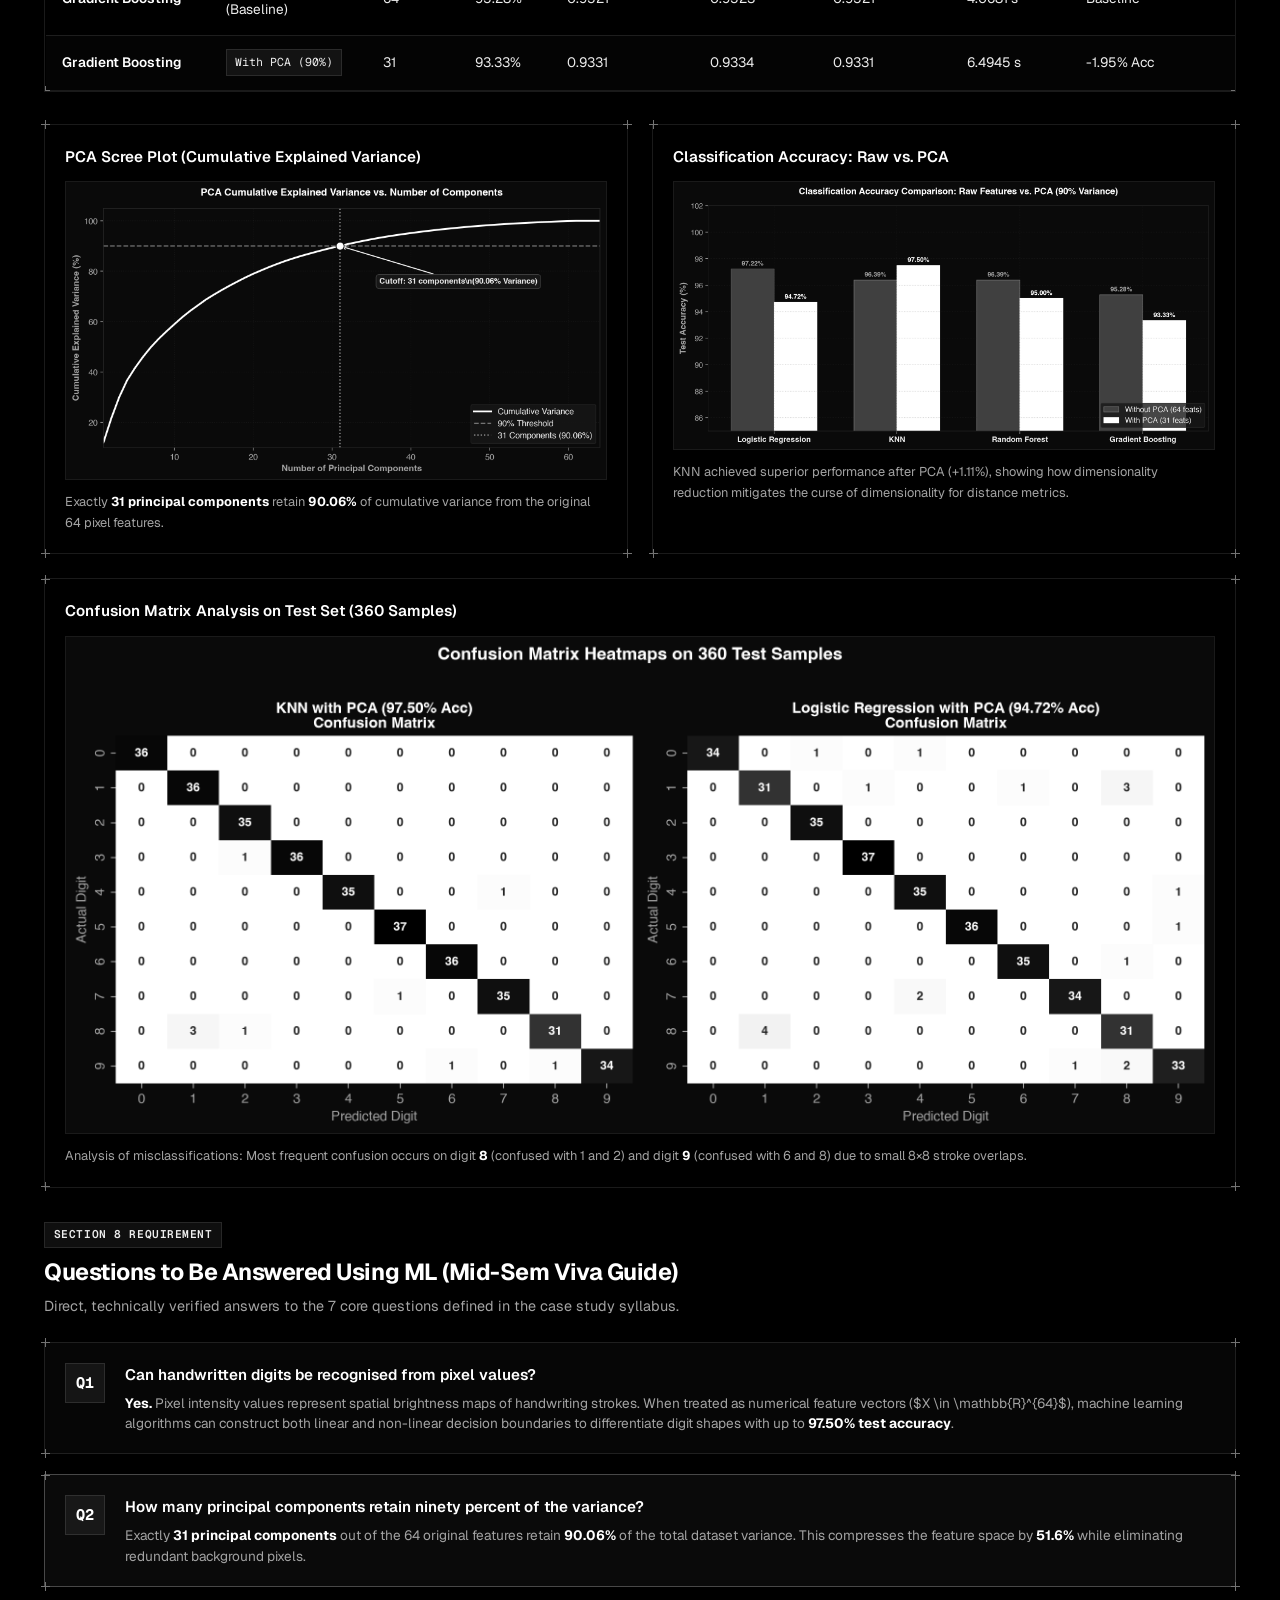
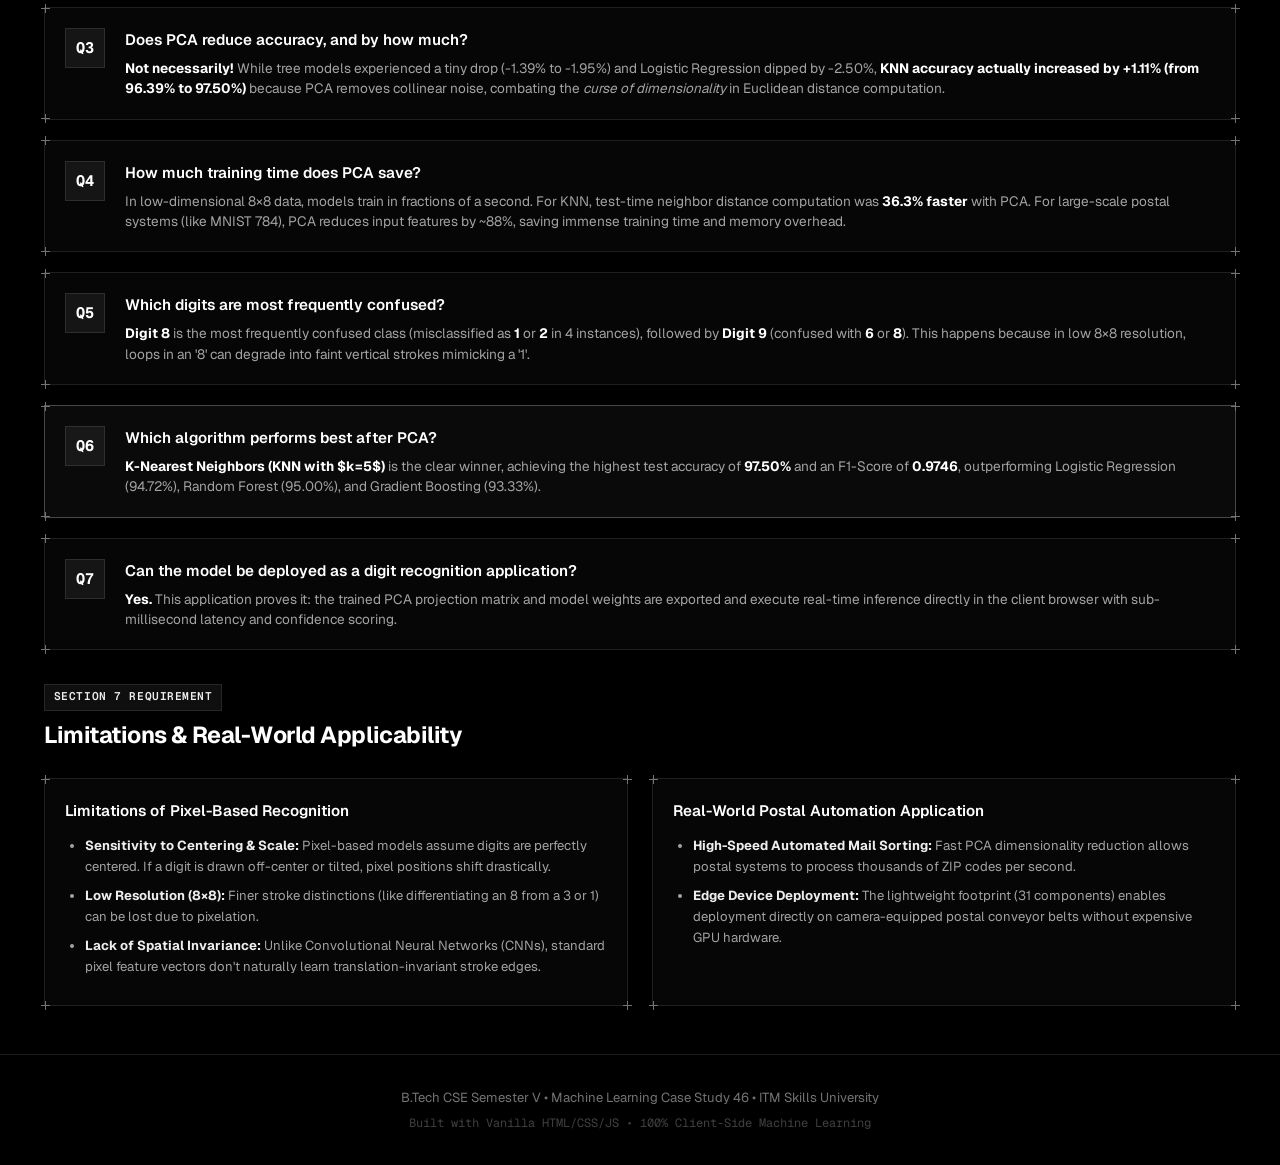
==== commit 75bc5cd8: "Remove redundant outer container frames to eliminate box-in-a-box nested look" ====
--- a/docs/index.html
+++ b/docs/index.html
@@ -61,7 +61,7 @@
     <div class="workspace-grid">
       
       <!-- Left Panel: Drawing Canvas & Preprocessing -->
-      <section class="card drawing-panel">
+      <section class="drawing-panel">
         <div class="panel-header">
           <h2>Draw or Upload Digit</h2>
           <span class="tag">Live Preprocessor</span>
@@ -120,7 +120,7 @@
       </section>
 
       <!-- Right Panel: Prediction & Probabilities -->
-      <section class="card prediction-panel">
+      <section class="prediction-panel">
         <div class="panel-header">
           <h2>Prediction Engine</h2>
           <!-- Model Selector -->
@@ -170,7 +170,7 @@
     </div>
 
     <!-- Comparative Study Section (Requirement 5) -->
-    <section id="study-section" class="card study-section">
+    <section id="study-section" class="study-section">
       <div class="section-heading">
         <span class="badge">Section 5 Requirement</span>
         <h2>Comparative Study: With vs. Without PCA</h2>
@@ -309,7 +309,7 @@
     </section>
 
     <!-- Section 8 Exam Questions & Answers (Mid-Sem Goldmine) -->
-    <section id="answers-section" class="card answers-section">
+    <section id="answers-section" class="answers-section">
       <div class="section-heading">
         <span class="badge">Section 8 Requirement</span>
         <h2>Questions to Be Answered Using ML (Mid-Sem Viva Guide)</h2>
@@ -378,7 +378,7 @@
     </section>
 
     <!-- Limitations and Real-World Applicability (Requirement 7) -->
-    <section class="card limitations-section">
+    <section class="limitations-section">
       <div class="section-heading">
         <span class="badge">Section 7 Requirement</span>
         <h2>Limitations &amp; Real-World Applicability</h2>
--- a/docs/style.css
+++ b/docs/style.css
@@ -1,6 +1,7 @@
 /* ==========================================================================
    Case Study 46: Handwritten Digit Recognition Design System
-   Monochrome (Black, White, Shades of Gray) | Glassmorphism
+   Monochrome (Black, White, Shades of Gray) | Dark Glassmorphism
+   Sharp Edges (0px radius) | Mini Corner Crosshairs
    Typography: Geist & Geist Mono Only
    ========================================================================== */
 
@@ -11,10 +12,10 @@
   --bg-black: #000000;
   --bg-surface: #0a0a0a;
   
-  --glass-bg: rgba(255, 255, 255, 0.03);
-  --glass-bg-hover: rgba(255, 255, 255, 0.05);
-  --glass-border: rgba(255, 255, 255, 0.09);
-  --glass-border-focus: rgba(255, 255, 255, 0.25);
+  --glass-bg: rgba(255, 255, 255, 0.025);
+  --glass-bg-hover: rgba(255, 255, 255, 0.045);
+  --glass-border: rgba(255, 255, 255, 0.1);
+  --glass-border-focus: rgba(255, 255, 255, 0.3);
   
   --text-pure: #ffffff;
   --text-primary: #ededed;
@@ -26,15 +27,15 @@
   --btn-primary-text: #000000;
   --btn-primary-hover: #e5e5e5;
   
-  --radius-sm: 8px;
-  --radius-md: 14px;
-  --radius-lg: 20px;
-  --radius-full: 9999px;
+  /* Sharp Geometry: 0px radius */
+  --radius-sm: 0px;
+  --radius-md: 0px;
+  --radius-lg: 0px;
+  --radius-full: 0px;
   
   --glass-blur: blur(20px);
-  --shadow-card: 0 8px 32px 0 rgba(0, 0, 0, 0.45);
-  --shadow-glow: 0 0 24px rgba(255, 255, 255, 0.12);
-  --transition: all 0.2s cubic-bezier(0.16, 1, 0.3, 1);
+  --shadow-card: 0 8px 32px 0 rgba(0, 0, 0, 0.55);
+  --transition: all 0.15s cubic-bezier(0.16, 1, 0.3, 1);
   
   /* Fonts: Geist & Geist Mono Only */
   --font-main: 'Geist', -apple-system, BlinkMacSystemFont, 'Segoe UI', Roboto, sans-serif;
@@ -45,14 +46,15 @@
   margin: 0;
   padding: 0;
   box-sizing: border-box;
+  border-radius: 0 !important; /* Global Sharp Edges */
 }
 
 body {
   font-family: var(--font-main);
   background-color: var(--bg-black);
   background-image: 
-    radial-gradient(circle at 15% 15%, rgba(255, 255, 255, 0.04) 0%, transparent 45%),
-    radial-gradient(circle at 85% 85%, rgba(255, 255, 255, 0.03) 0%, transparent 50%);
+    radial-gradient(circle at 10% 10%, rgba(255, 255, 255, 0.035) 0%, transparent 40%),
+    radial-gradient(circle at 90% 90%, rgba(255, 255, 255, 0.025) 0%, transparent 45%);
   background-attachment: fixed;
   color: var(--text-primary);
   line-height: 1.6;
@@ -61,10 +63,61 @@
   -moz-osx-font-smoothing: grayscale;
 }
 
+/* ==========================================================================
+   Mini Corner Crosshairs Pattern
+   Draws 4 precise "+" symbols centered on element corners
+   ========================================================================== */
+
+.has-crosshairs,
+.metric-card,
+.canvas-wrapper,
+.prediction-display,
+.table-responsive,
+.chart-card,
+.qa-card,
+.limit-box {
+  position: relative;
+}
+
+.metric-card::after,
+.canvas-wrapper::after,
+.prediction-display::after,
+.table-responsive::after,
+.chart-card::after,
+.qa-card::after,
+.limit-box::after {
+  content: '';
+  position: absolute;
+  inset: -4.5px;
+  pointer-events: none;
+  background-image: 
+    url("data:image/svg+xml,%3Csvg width='9' height='9' viewBox='0 0 9 9' fill='none' xmlns='http://www.w3.org/2000/svg'%3E%3Cpath d='M4.5 0V9M0 4.5H9' stroke='%23737373' stroke-width='1'/%3E%3C/svg%3E"),
+    url("data:image/svg+xml,%3Csvg width='9' height='9' viewBox='0 0 9 9' fill='none' xmlns='http://www.w3.org/2000/svg'%3E%3Cpath d='M4.5 0V9M0 4.5H9' stroke='%23737373' stroke-width='1'/%3E%3C/svg%3E"),
+    url("data:image/svg+xml,%3Csvg width='9' height='9' viewBox='0 0 9 9' fill='none' xmlns='http://www.w3.org/2000/svg'%3E%3Cpath d='M4.5 0V9M0 4.5H9' stroke='%23737373' stroke-width='1'/%3E%3C/svg%3E"),
+    url("data:image/svg+xml,%3Csvg width='9' height='9' viewBox='0 0 9 9' fill='none' xmlns='http://www.w3.org/2000/svg'%3E%3Cpath d='M4.5 0V9M0 4.5H9' stroke='%23737373' stroke-width='1'/%3E%3C/svg%3E");
+  background-position: top left, top right, bottom left, bottom right;
+  background-repeat: no-repeat;
+  background-size: 9px 9px;
+  z-index: 10;
+  transition: opacity 0.2s ease;
+}
+
+.metric-card:hover::after,
+.qa-card:hover::after,
+.chart-card:hover::after,
+.prediction-display:hover::after,
+.canvas-wrapper:hover::after {
+  background-image: 
+    url("data:image/svg+xml,%3Csvg width='9' height='9' viewBox='0 0 9 9' fill='none' xmlns='http://www.w3.org/2000/svg'%3E%3Cpath d='M4.5 0V9M0 4.5H9' stroke='%23ffffff' stroke-width='1'/%3E%3C/svg%3E"),
+    url("data:image/svg+xml,%3Csvg width='9' height='9' viewBox='0 0 9 9' fill='none' xmlns='http://www.w3.org/2000/svg'%3E%3Cpath d='M4.5 0V9M0 4.5H9' stroke='%23ffffff' stroke-width='1'/%3E%3C/svg%3E"),
+    url("data:image/svg+xml,%3Csvg width='9' height='9' viewBox='0 0 9 9' fill='none' xmlns='http://www.w3.org/2000/svg'%3E%3Cpath d='M4.5 0V9M0 4.5H9' stroke='%23ffffff' stroke-width='1'/%3E%3C/svg%3E"),
+    url("data:image/svg+xml,%3Csvg width='9' height='9' viewBox='0 0 9 9' fill='none' xmlns='http://www.w3.org/2000/svg'%3E%3Cpath d='M4.5 0V9M0 4.5H9' stroke='%23ffffff' stroke-width='1'/%3E%3C/svg%3E");
+}
+
 /* Header */
 .app-header {
   border-bottom: 1px solid var(--glass-border);
-  background: rgba(0, 0, 0, 0.75);
+  background: rgba(0, 0, 0, 0.85);
   backdrop-filter: var(--glass-blur);
   -webkit-backdrop-filter: var(--glass-blur);
   position: sticky;
@@ -82,28 +135,19 @@
   gap: 1.5rem;
 }
 
-.brand {
-  display: flex;
-  flex-direction: column;
-  gap: 0.25rem;
-}
-
-.brand-top {
-  display: flex;
-  align-items: center;
-  gap: 0.6rem;
-}
-
 .brand h1 {
   font-size: 1.35rem;
   font-weight: 700;
   letter-spacing: -0.03em;
   color: var(--text-pure);
+  display: inline-block;
+  margin-left: 0.5rem;
 }
 
 .subtitle {
   font-size: 0.82rem;
   color: var(--text-secondary);
+  margin-top: 0.2rem;
 }
 
 .subtitle strong {
@@ -120,8 +164,7 @@
   background: rgba(255, 255, 255, 0.06);
   color: var(--text-primary);
   border: 1px solid var(--glass-border);
-  padding: 0.2rem 0.6rem;
-  border-radius: var(--radius-full);
+  padding: 0.2rem 0.55rem;
 }
 
 .header-actions {
@@ -130,13 +173,12 @@
   gap: 0.75rem;
 }
 
-/* Buttons (Strictly Monochrome) */
+/* Buttons (Sharp & Monochrome) */
 .btn {
   display: inline-flex;
   align-items: center;
   gap: 0.5rem;
   padding: 0.55rem 1rem;
-  border-radius: var(--radius-sm);
   font-family: var(--font-main);
   font-size: 0.85rem;
   font-weight: 600;
@@ -149,13 +191,12 @@
 .btn-primary {
   background: var(--btn-primary-bg);
   color: var(--btn-primary-text);
-  box-shadow: 0 0 16px rgba(255, 255, 255, 0.12);
+  border: 1px solid #ffffff;
 }
 
 .btn-primary:hover {
   background: var(--btn-primary-hover);
   transform: translateY(-1px);
-  box-shadow: 0 0 24px rgba(255, 255, 255, 0.2);
 }
 
 .btn-secondary {
@@ -210,11 +251,11 @@
   gap: 2rem;
 }
 
-/* Top Metrics Banner (Glassmorphism) */
+/* Top Metrics Banner (Glassmorphism & Crosshairs) */
 .metrics-banner {
   display: grid;
   grid-template-columns: repeat(auto-fit, minmax(230px, 1fr));
-  gap: 1rem;
+  gap: 1.25rem;
 }
 
 .metric-card {
@@ -222,7 +263,6 @@
   backdrop-filter: var(--glass-blur);
   -webkit-backdrop-filter: var(--glass-blur);
   border: 1px solid var(--glass-border);
-  border-radius: var(--radius-md);
   padding: 1.25rem;
   display: flex;
   flex-direction: column;
@@ -233,11 +273,10 @@
 .metric-card:hover {
   border-color: var(--glass-border-focus);
   background: var(--glass-bg-hover);
-  transform: translateY(-2px);
 }
 
 .metric-card.highlight {
-  border-color: rgba(255, 255, 255, 0.22);
+  border-color: rgba(255, 255, 255, 0.25);
   background: rgba(255, 255, 255, 0.05);
 }
 
@@ -263,22 +302,19 @@
   color: var(--text-secondary);
 }
 
-/* Glassmorphic Cards */
-.card {
-  background: var(--glass-bg);
-  backdrop-filter: var(--glass-blur);
-  -webkit-backdrop-filter: var(--glass-blur);
-  border: 1px solid var(--glass-border);
-  border-radius: var(--radius-lg);
-  padding: 1.75rem;
-  box-shadow: var(--shadow-card);
+/* Panels (Borderless Layout Columns) */
+.drawing-panel,
+.prediction-panel {
+  display: flex;
+  flex-direction: column;
 }
 
 /* Workspace Grid */
 .workspace-grid {
   display: grid;
   grid-template-columns: 1fr 1fr;
-  gap: 1.75rem;
+  gap: 2.5rem;
+  align-items: start;
 }
 
 @media (max-width: 900px) {
@@ -313,20 +349,17 @@
   background: rgba(255, 255, 255, 0.05);
   color: var(--text-primary);
   padding: 0.2rem 0.5rem;
-  border-radius: var(--radius-sm);
-  border: 1px solid var(--glass-border);
-}
-
-/* Canvas Area */
+  border: 1px solid var(--glass-border);
+}
+
+/* Drawing Canvas */
 .canvas-wrapper {
   position: relative;
   width: 280px;
   height: 280px;
   margin: 0 auto;
-  border-radius: var(--radius-md);
-  overflow: hidden;
-  border: 1px solid rgba(255, 255, 255, 0.16);
-  box-shadow: 0 10px 30px rgba(0, 0, 0, 0.6);
+  border: 1px solid rgba(255, 255, 255, 0.2);
+  box-shadow: 0 10px 30px rgba(0, 0, 0, 0.8);
   background: #000000;
   cursor: crosshair;
 }
@@ -388,11 +421,11 @@
   width: 68px;
   height: 68px;
   background: #000000;
-  border: 1px solid rgba(255, 255, 255, 0.15);
-  border-radius: var(--radius-sm);
+  border: 1px solid rgba(255, 255, 255, 0.2);
   display: flex;
   align-items: center;
   justify-content: center;
+  position: relative;
 }
 
 #preview8x8, #previewPca {
@@ -410,7 +443,8 @@
 
 .pipeline-arrow {
   color: var(--text-muted);
-  font-size: 1.1rem;
+  font-size: 1.2rem;
+  font-family: var(--font-mono);
 }
 
 /* Prediction Panel */
@@ -427,7 +461,6 @@
   color: var(--text-primary);
   border: 1px solid var(--glass-border);
   padding: 0.4rem 0.75rem;
-  border-radius: var(--radius-sm);
   font-family: var(--font-main);
   font-size: 0.82rem;
   font-weight: 500;
@@ -446,7 +479,6 @@
   gap: 1.5rem;
   background: rgba(255, 255, 255, 0.02);
   border: 1px solid var(--glass-border);
-  border-radius: var(--radius-md);
   padding: 1.5rem;
   margin-bottom: 1.5rem;
 }
@@ -456,12 +488,10 @@
   flex-direction: column;
   align-items: center;
   justify-content: center;
-  background: #000000;
-  border: 1px solid rgba(255, 255, 255, 0.3);
-  border-radius: var(--radius-md);
+  background: transparent;
+  border-right: 1px solid var(--glass-border);
   min-width: 120px;
-  height: 120px;
-  box-shadow: 0 0 20px rgba(255, 255, 255, 0.08);
+  padding-right: 1.5rem;
 }
 
 .digit-label {
@@ -513,14 +543,15 @@
   font-weight: 700;
 }
 
-/* Probabilities Bars (Pure Monochrome) */
+/* Probabilities Bars (Sharp Linear) */
 .probabilities-container h3 {
-  font-size: 0.88rem;
+  font-size: 0.85rem;
   font-weight: 600;
   color: var(--text-secondary);
   margin-bottom: 0.85rem;
   text-transform: uppercase;
-  letter-spacing: 0.04em;
+  letter-spacing: 0.05em;
+  font-family: var(--font-mono);
 }
 
 .prob-bars {
@@ -548,17 +579,16 @@
   flex: 1;
   height: 12px;
   background: rgba(255, 255, 255, 0.04);
-  border-radius: var(--radius-full);
+  border: 1px solid rgba(255, 255, 255, 0.05);
   overflow: hidden;
-  border: 1px solid rgba(255, 255, 255, 0.03);
+  position: relative;
 }
 
 .prob-bar-fill {
   height: 100%;
   background: #525252;
-  border-radius: var(--radius-full);
   width: 0%;
-  transition: width 0.25s cubic-bezier(0.16, 1, 0.3, 1);
+  transition: width 0.2s cubic-bezier(0.16, 1, 0.3, 1);
 }
 
 .prob-row.active .prob-digit {
@@ -568,7 +598,6 @@
 
 .prob-row.active .prob-bar-fill {
   background: #ffffff;
-  box-shadow: 0 0 12px rgba(255, 255, 255, 0.3);
 }
 
 .prob-percent {
@@ -602,10 +631,9 @@
   font-size: 0.9rem;
 }
 
-/* Data Table (Monochrome) */
+/* Data Table (Sharp Monochrome) */
 .table-responsive {
   overflow-x: auto;
-  border-radius: var(--radius-md);
   border: 1px solid var(--glass-border);
   margin-bottom: 2rem;
 }
@@ -655,7 +683,6 @@
   font-size: 0.72rem;
   font-family: var(--font-mono);
   padding: 0.2rem 0.5rem;
-  border-radius: var(--radius-full);
   background: rgba(255, 255, 255, 0.06);
   color: var(--text-primary);
   border: 1px solid var(--glass-border);
@@ -689,7 +716,6 @@
 .chart-card {
   background: rgba(0, 0, 0, 0.4);
   border: 1px solid var(--glass-border);
-  border-radius: var(--radius-md);
   padding: 1.25rem;
   display: flex;
   flex-direction: column;
@@ -709,7 +735,6 @@
 .responsive-chart {
   width: 100%;
   height: auto;
-  border-radius: var(--radius-sm);
   border: 1px solid var(--glass-border);
 }
 
@@ -723,17 +748,16 @@
   color: var(--text-pure);
 }
 
-/* Q&A Section (Monochrome Cards) */
+/* Q&A Section (Sharp Cards with Crosshairs) */
 .qa-grid {
   display: grid;
   grid-template-columns: 1fr;
-  gap: 1rem;
+  gap: 1.25rem;
 }
 
 .qa-card {
   background: var(--glass-bg);
   border: 1px solid var(--glass-border);
-  border-radius: var(--radius-md);
   padding: 1.25rem;
   display: flex;
   gap: 1.25rem;
@@ -743,11 +767,10 @@
 .qa-card:hover {
   border-color: var(--glass-border-focus);
   background: var(--glass-bg-hover);
-  transform: translateX(3px);
 }
 
 .qa-card.highlight-qa {
-  border-color: rgba(255, 255, 255, 0.2);
+  border-color: rgba(255, 255, 255, 0.25);
   background: rgba(255, 255, 255, 0.04);
 }
 
@@ -760,7 +783,6 @@
   border: 1px solid var(--glass-border);
   width: 40px;
   height: 40px;
-  border-radius: var(--radius-sm);
   display: flex;
   align-items: center;
   justify-content: center;
@@ -800,7 +822,6 @@
 .limit-box {
   background: var(--glass-bg);
   border: 1px solid var(--glass-border);
-  border-radius: var(--radius-md);
   padding: 1.25rem;
 }
 
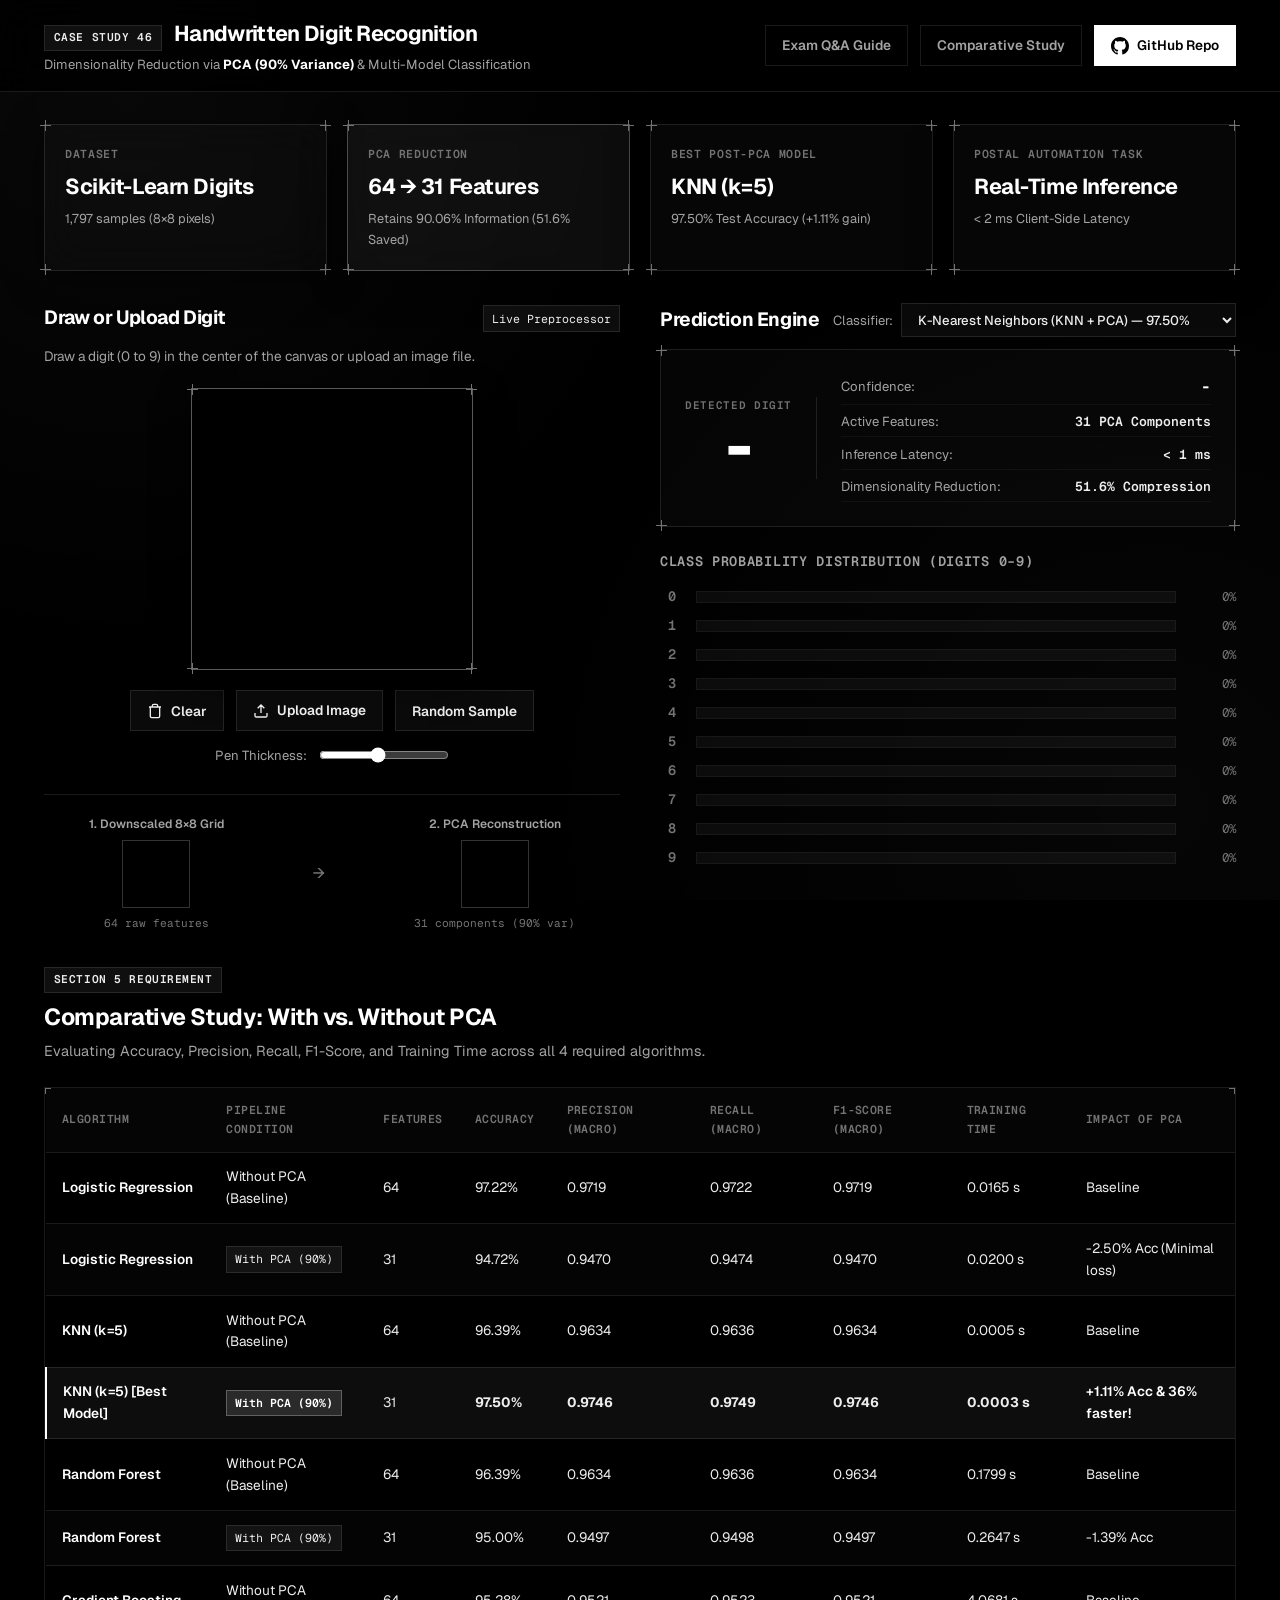
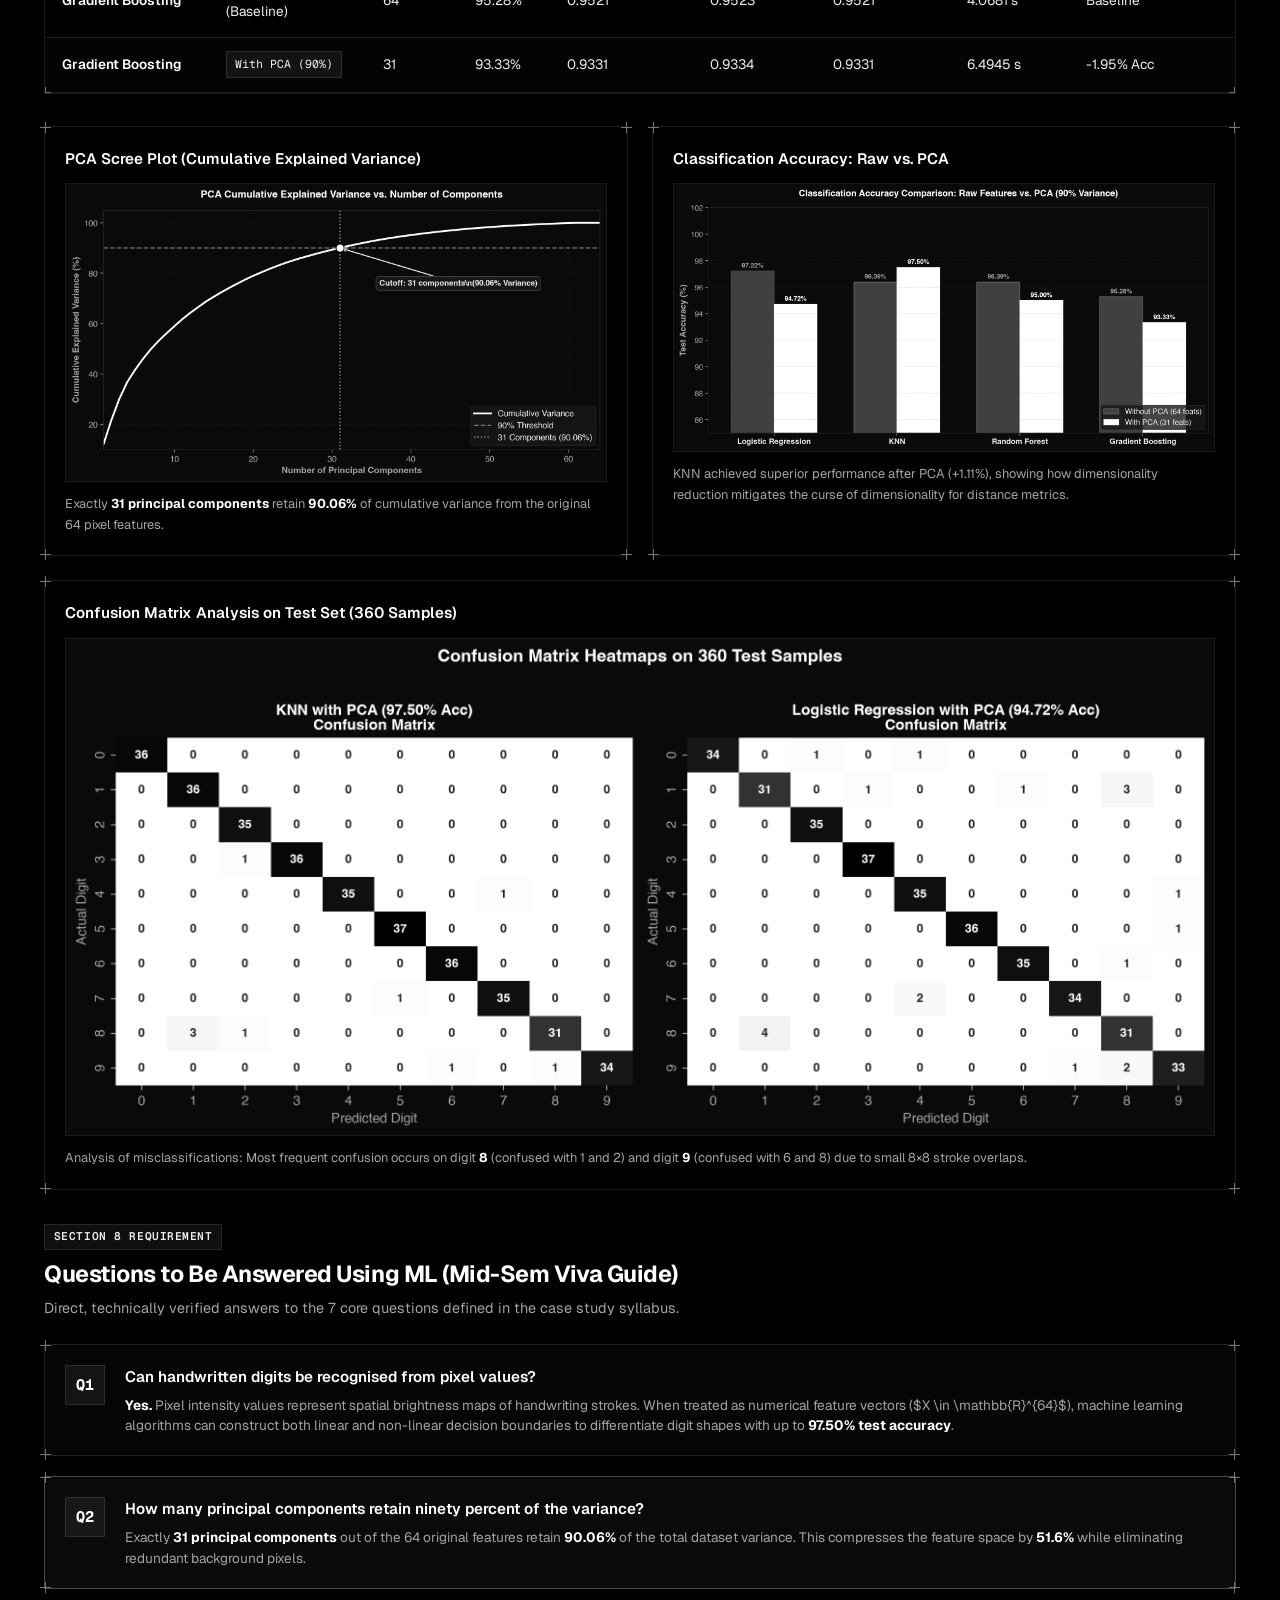
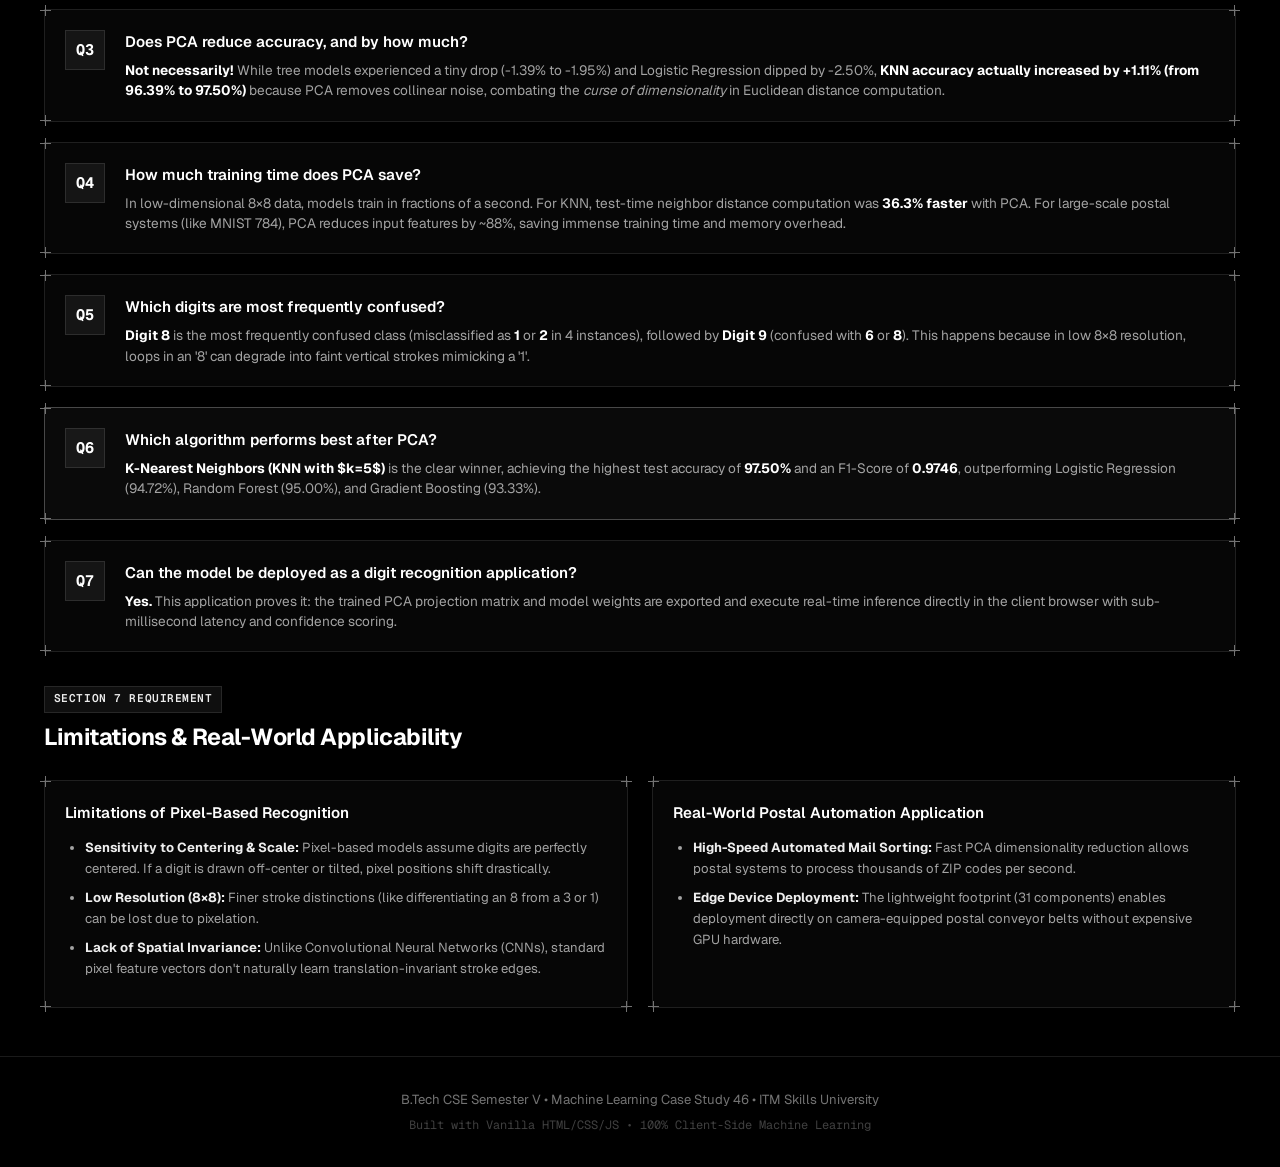
==== commit 57fc0972: "Fix canvas border lines (reveal all 4 borders) and align crosshairs with 11px SVG on 1px borders" ====
--- a/docs/index.html
+++ b/docs/index.html
@@ -71,7 +71,6 @@
         <!-- Canvas Container -->
         <div class="canvas-wrapper">
           <canvas id="digitCanvas" width="280" height="280"></canvas>
-          <div class="canvas-grid-overlay"></div>
         </div>
 
         <!-- Canvas Controls -->
--- a/docs/style.css
+++ b/docs/style.css
@@ -88,16 +88,16 @@
 .limit-box::after {
   content: '';
   position: absolute;
-  inset: -4.5px;
+  inset: -5px;
   pointer-events: none;
   background-image: 
-    url("data:image/svg+xml,%3Csvg width='9' height='9' viewBox='0 0 9 9' fill='none' xmlns='http://www.w3.org/2000/svg'%3E%3Cpath d='M4.5 0V9M0 4.5H9' stroke='%23737373' stroke-width='1'/%3E%3C/svg%3E"),
-    url("data:image/svg+xml,%3Csvg width='9' height='9' viewBox='0 0 9 9' fill='none' xmlns='http://www.w3.org/2000/svg'%3E%3Cpath d='M4.5 0V9M0 4.5H9' stroke='%23737373' stroke-width='1'/%3E%3C/svg%3E"),
-    url("data:image/svg+xml,%3Csvg width='9' height='9' viewBox='0 0 9 9' fill='none' xmlns='http://www.w3.org/2000/svg'%3E%3Cpath d='M4.5 0V9M0 4.5H9' stroke='%23737373' stroke-width='1'/%3E%3C/svg%3E"),
-    url("data:image/svg+xml,%3Csvg width='9' height='9' viewBox='0 0 9 9' fill='none' xmlns='http://www.w3.org/2000/svg'%3E%3Cpath d='M4.5 0V9M0 4.5H9' stroke='%23737373' stroke-width='1'/%3E%3C/svg%3E");
+    url("data:image/svg+xml,%3Csvg width='11' height='11' viewBox='0 0 11 11' fill='none' xmlns='http://www.w3.org/2000/svg'%3E%3Cpath d='M5.5 0V11M0 5.5H11' stroke='%23737373' stroke-width='1'/%3E%3C/svg%3E"),
+    url("data:image/svg+xml,%3Csvg width='11' height='11' viewBox='0 0 11 11' fill='none' xmlns='http://www.w3.org/2000/svg'%3E%3Cpath d='M5.5 0V11M0 5.5H11' stroke='%23737373' stroke-width='1'/%3E%3C/svg%3E"),
+    url("data:image/svg+xml,%3Csvg width='11' height='11' viewBox='0 0 11 11' fill='none' xmlns='http://www.w3.org/2000/svg'%3E%3Cpath d='M5.5 0V11M0 5.5H11' stroke='%23737373' stroke-width='1'/%3E%3C/svg%3E"),
+    url("data:image/svg+xml,%3Csvg width='11' height='11' viewBox='0 0 11 11' fill='none' xmlns='http://www.w3.org/2000/svg'%3E%3Cpath d='M5.5 0V11M0 5.5H11' stroke='%23737373' stroke-width='1'/%3E%3C/svg%3E");
   background-position: top left, top right, bottom left, bottom right;
   background-repeat: no-repeat;
-  background-size: 9px 9px;
+  background-size: 11px 11px;
   z-index: 10;
   transition: opacity 0.2s ease;
 }
@@ -108,10 +108,10 @@
 .prediction-display:hover::after,
 .canvas-wrapper:hover::after {
   background-image: 
-    url("data:image/svg+xml,%3Csvg width='9' height='9' viewBox='0 0 9 9' fill='none' xmlns='http://www.w3.org/2000/svg'%3E%3Cpath d='M4.5 0V9M0 4.5H9' stroke='%23ffffff' stroke-width='1'/%3E%3C/svg%3E"),
-    url("data:image/svg+xml,%3Csvg width='9' height='9' viewBox='0 0 9 9' fill='none' xmlns='http://www.w3.org/2000/svg'%3E%3Cpath d='M4.5 0V9M0 4.5H9' stroke='%23ffffff' stroke-width='1'/%3E%3C/svg%3E"),
-    url("data:image/svg+xml,%3Csvg width='9' height='9' viewBox='0 0 9 9' fill='none' xmlns='http://www.w3.org/2000/svg'%3E%3Cpath d='M4.5 0V9M0 4.5H9' stroke='%23ffffff' stroke-width='1'/%3E%3C/svg%3E"),
-    url("data:image/svg+xml,%3Csvg width='9' height='9' viewBox='0 0 9 9' fill='none' xmlns='http://www.w3.org/2000/svg'%3E%3Cpath d='M4.5 0V9M0 4.5H9' stroke='%23ffffff' stroke-width='1'/%3E%3C/svg%3E");
+    url("data:image/svg+xml,%3Csvg width='11' height='11' viewBox='0 0 11 11' fill='none' xmlns='http://www.w3.org/2000/svg'%3E%3Cpath d='M5.5 0V11M0 5.5H11' stroke='%23ffffff' stroke-width='1'/%3E%3C/svg%3E"),
+    url("data:image/svg+xml,%3Csvg width='11' height='11' viewBox='0 0 11 11' fill='none' xmlns='http://www.w3.org/2000/svg'%3E%3Cpath d='M5.5 0V11M0 5.5H11' stroke='%23ffffff' stroke-width='1'/%3E%3C/svg%3E"),
+    url("data:image/svg+xml,%3Csvg width='11' height='11' viewBox='0 0 11 11' fill='none' xmlns='http://www.w3.org/2000/svg'%3E%3Cpath d='M5.5 0V11M0 5.5H11' stroke='%23ffffff' stroke-width='1'/%3E%3C/svg%3E"),
+    url("data:image/svg+xml,%3Csvg width='11' height='11' viewBox='0 0 11 11' fill='none' xmlns='http://www.w3.org/2000/svg'%3E%3Cpath d='M5.5 0V11M0 5.5H11' stroke='%23ffffff' stroke-width='1'/%3E%3C/svg%3E");
 }
 
 /* Header */
@@ -355,13 +355,16 @@
 /* Drawing Canvas */
 .canvas-wrapper {
   position: relative;
-  width: 280px;
-  height: 280px;
+  width: 282px;
+  height: 282px;
   margin: 0 auto;
-  border: 1px solid rgba(255, 255, 255, 0.2);
+  border: 1px solid rgba(255, 255, 255, 0.35);
   box-shadow: 0 10px 30px rgba(0, 0, 0, 0.8);
   background: #000000;
   cursor: crosshair;
+  display: flex;
+  align-items: center;
+  justify-content: center;
 }
 
 #digitCanvas {
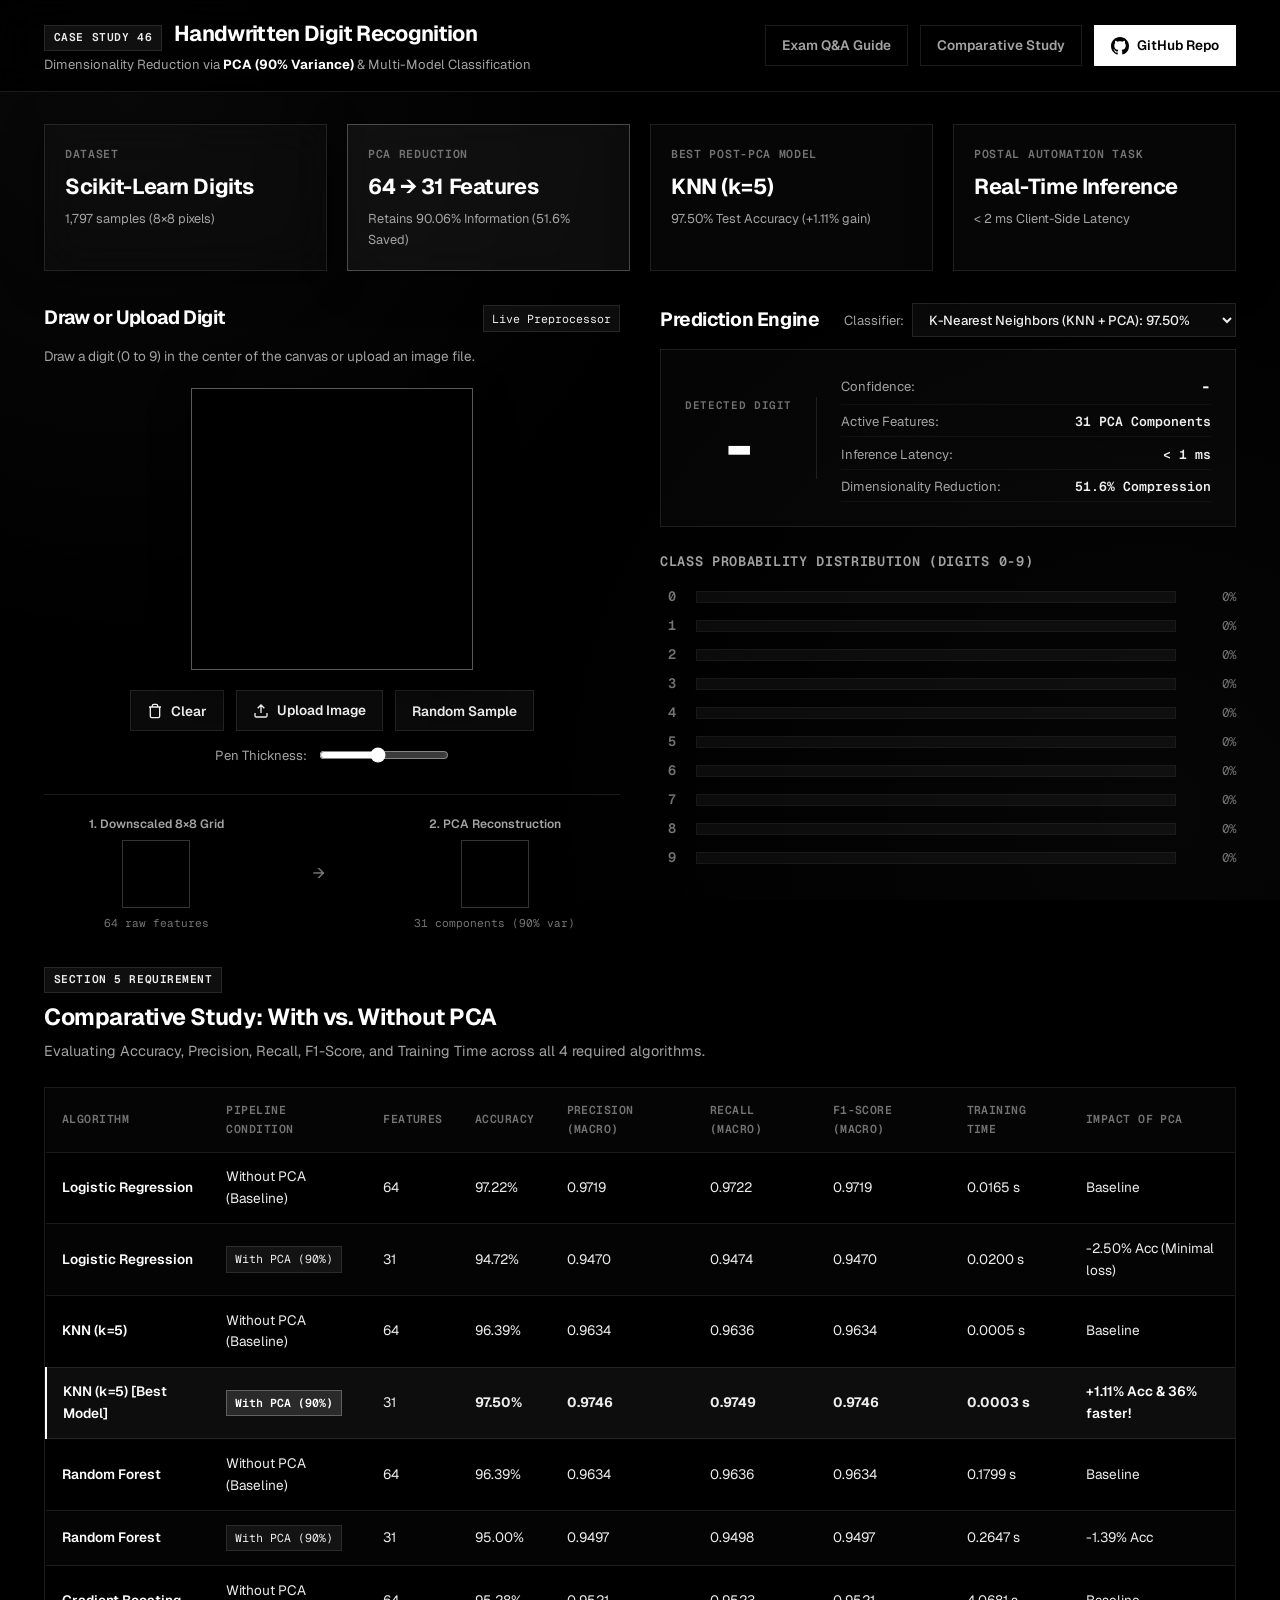
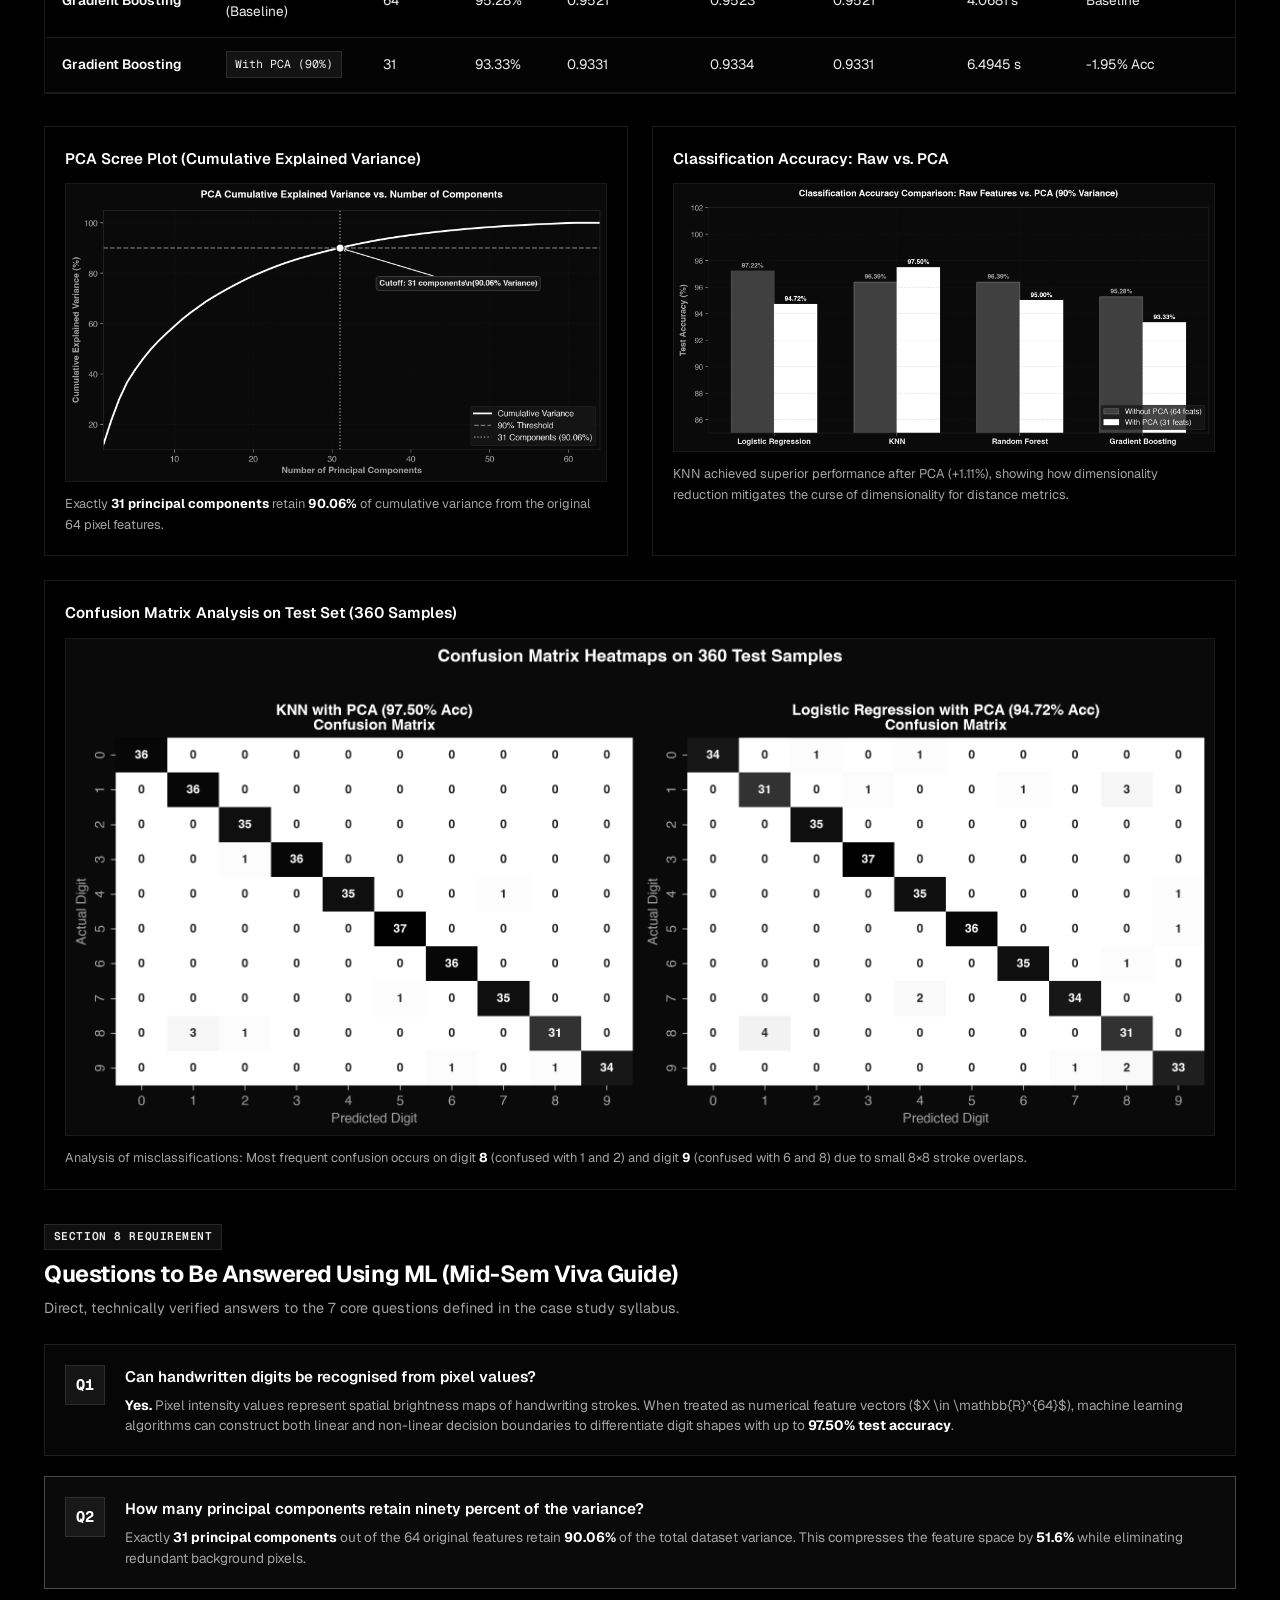
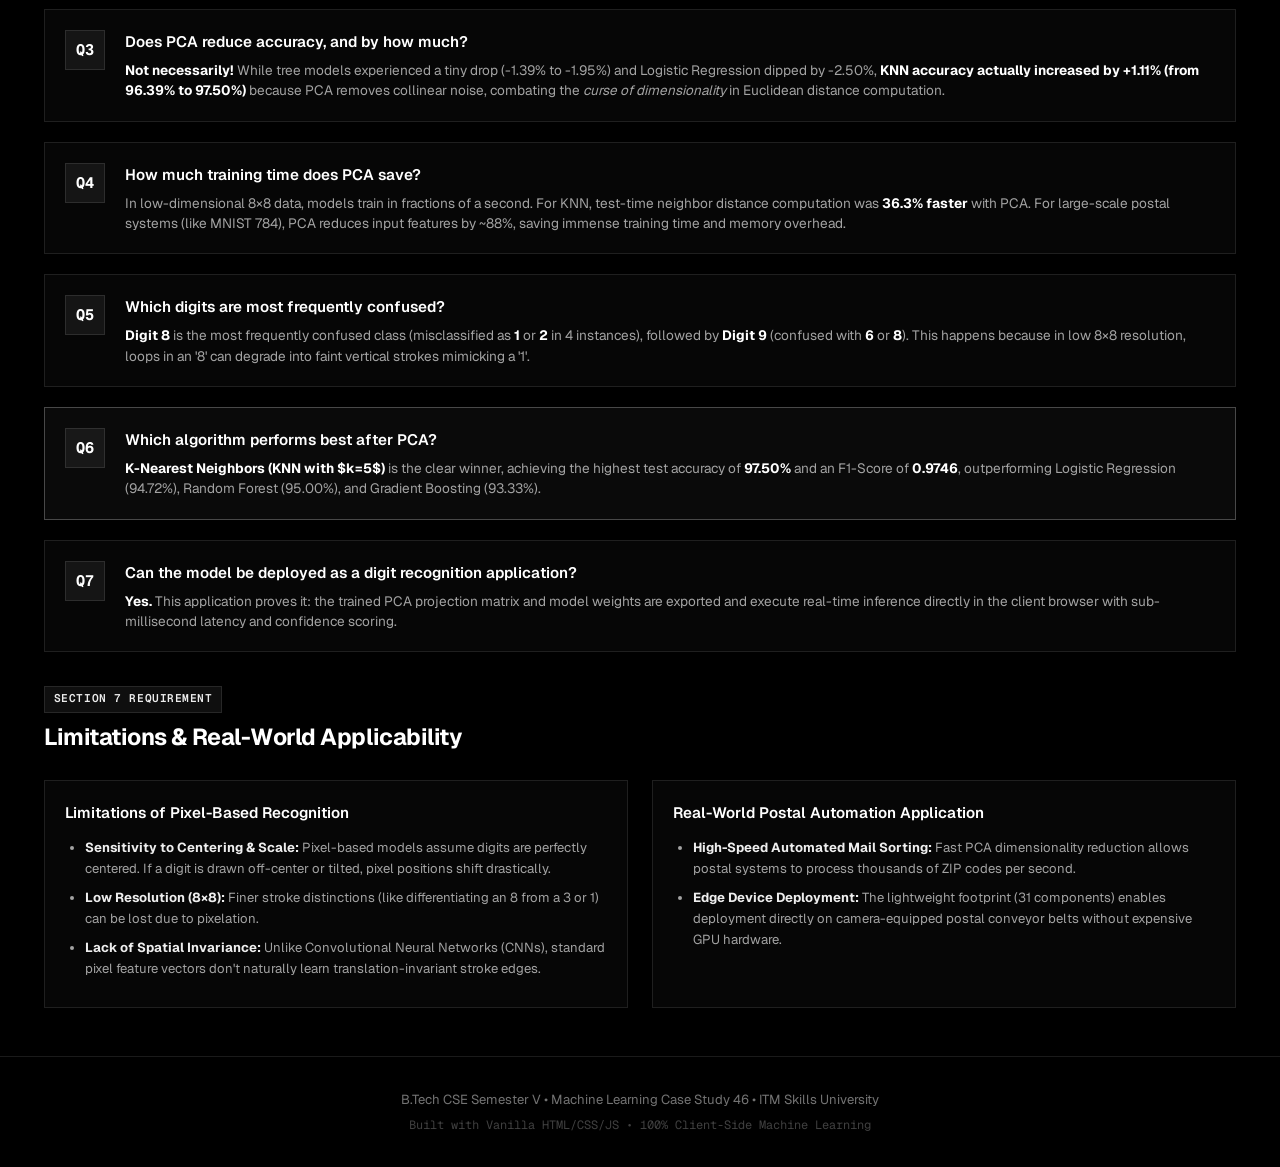
==== commit a10d010e: "Remove all em dashes, en dashes, and emojis across all project files" ====
--- a/docs/index.html
+++ b/docs/index.html
@@ -126,8 +126,8 @@
           <div class="model-select-wrapper">
             <label for="modelSelect">Classifier:</label>
             <select id="modelSelect" class="form-select">
-              <option value="knn" selected>K-Nearest Neighbors (KNN + PCA) — 97.50%</option>
-              <option value="lr">Logistic Regression (Softmax + PCA) — 94.72%</option>
+              <option value="knn" selected>K-Nearest Neighbors (KNN + PCA): 97.50%</option>
+              <option value="lr">Logistic Regression (Softmax + PCA): 94.72%</option>
             </select>
           </div>
         </div>
@@ -160,7 +160,7 @@
 
         <!-- Probability Distribution Bar Chart -->
         <div class="probabilities-container">
-          <h3>Class Probability Distribution (Digits 0–9)</h3>
+          <h3>Class Probability Distribution (Digits 0-9)</h3>
           <div class="prob-bars" id="probBars">
             <!-- Dynamically populated 0 to 9 bars -->
           </div>
--- a/docs/style.css
+++ b/docs/style.css
@@ -63,56 +63,7 @@
   -moz-osx-font-smoothing: grayscale;
 }
 
-/* ==========================================================================
-   Mini Corner Crosshairs Pattern
-   Draws 4 precise "+" symbols centered on element corners
-   ========================================================================== */
-
-.has-crosshairs,
-.metric-card,
-.canvas-wrapper,
-.prediction-display,
-.table-responsive,
-.chart-card,
-.qa-card,
-.limit-box {
-  position: relative;
-}
-
-.metric-card::after,
-.canvas-wrapper::after,
-.prediction-display::after,
-.table-responsive::after,
-.chart-card::after,
-.qa-card::after,
-.limit-box::after {
-  content: '';
-  position: absolute;
-  inset: -5px;
-  pointer-events: none;
-  background-image: 
-    url("data:image/svg+xml,%3Csvg width='11' height='11' viewBox='0 0 11 11' fill='none' xmlns='http://www.w3.org/2000/svg'%3E%3Cpath d='M5.5 0V11M0 5.5H11' stroke='%23737373' stroke-width='1'/%3E%3C/svg%3E"),
-    url("data:image/svg+xml,%3Csvg width='11' height='11' viewBox='0 0 11 11' fill='none' xmlns='http://www.w3.org/2000/svg'%3E%3Cpath d='M5.5 0V11M0 5.5H11' stroke='%23737373' stroke-width='1'/%3E%3C/svg%3E"),
-    url("data:image/svg+xml,%3Csvg width='11' height='11' viewBox='0 0 11 11' fill='none' xmlns='http://www.w3.org/2000/svg'%3E%3Cpath d='M5.5 0V11M0 5.5H11' stroke='%23737373' stroke-width='1'/%3E%3C/svg%3E"),
-    url("data:image/svg+xml,%3Csvg width='11' height='11' viewBox='0 0 11 11' fill='none' xmlns='http://www.w3.org/2000/svg'%3E%3Cpath d='M5.5 0V11M0 5.5H11' stroke='%23737373' stroke-width='1'/%3E%3C/svg%3E");
-  background-position: top left, top right, bottom left, bottom right;
-  background-repeat: no-repeat;
-  background-size: 11px 11px;
-  z-index: 10;
-  transition: opacity 0.2s ease;
-}
-
-.metric-card:hover::after,
-.qa-card:hover::after,
-.chart-card:hover::after,
-.prediction-display:hover::after,
-.canvas-wrapper:hover::after {
-  background-image: 
-    url("data:image/svg+xml,%3Csvg width='11' height='11' viewBox='0 0 11 11' fill='none' xmlns='http://www.w3.org/2000/svg'%3E%3Cpath d='M5.5 0V11M0 5.5H11' stroke='%23ffffff' stroke-width='1'/%3E%3C/svg%3E"),
-    url("data:image/svg+xml,%3Csvg width='11' height='11' viewBox='0 0 11 11' fill='none' xmlns='http://www.w3.org/2000/svg'%3E%3Cpath d='M5.5 0V11M0 5.5H11' stroke='%23ffffff' stroke-width='1'/%3E%3C/svg%3E"),
-    url("data:image/svg+xml,%3Csvg width='11' height='11' viewBox='0 0 11 11' fill='none' xmlns='http://www.w3.org/2000/svg'%3E%3Cpath d='M5.5 0V11M0 5.5H11' stroke='%23ffffff' stroke-width='1'/%3E%3C/svg%3E"),
-    url("data:image/svg+xml,%3Csvg width='11' height='11' viewBox='0 0 11 11' fill='none' xmlns='http://www.w3.org/2000/svg'%3E%3Cpath d='M5.5 0V11M0 5.5H11' stroke='%23ffffff' stroke-width='1'/%3E%3C/svg%3E");
-}
+
 
 /* Header */
 .app-header {
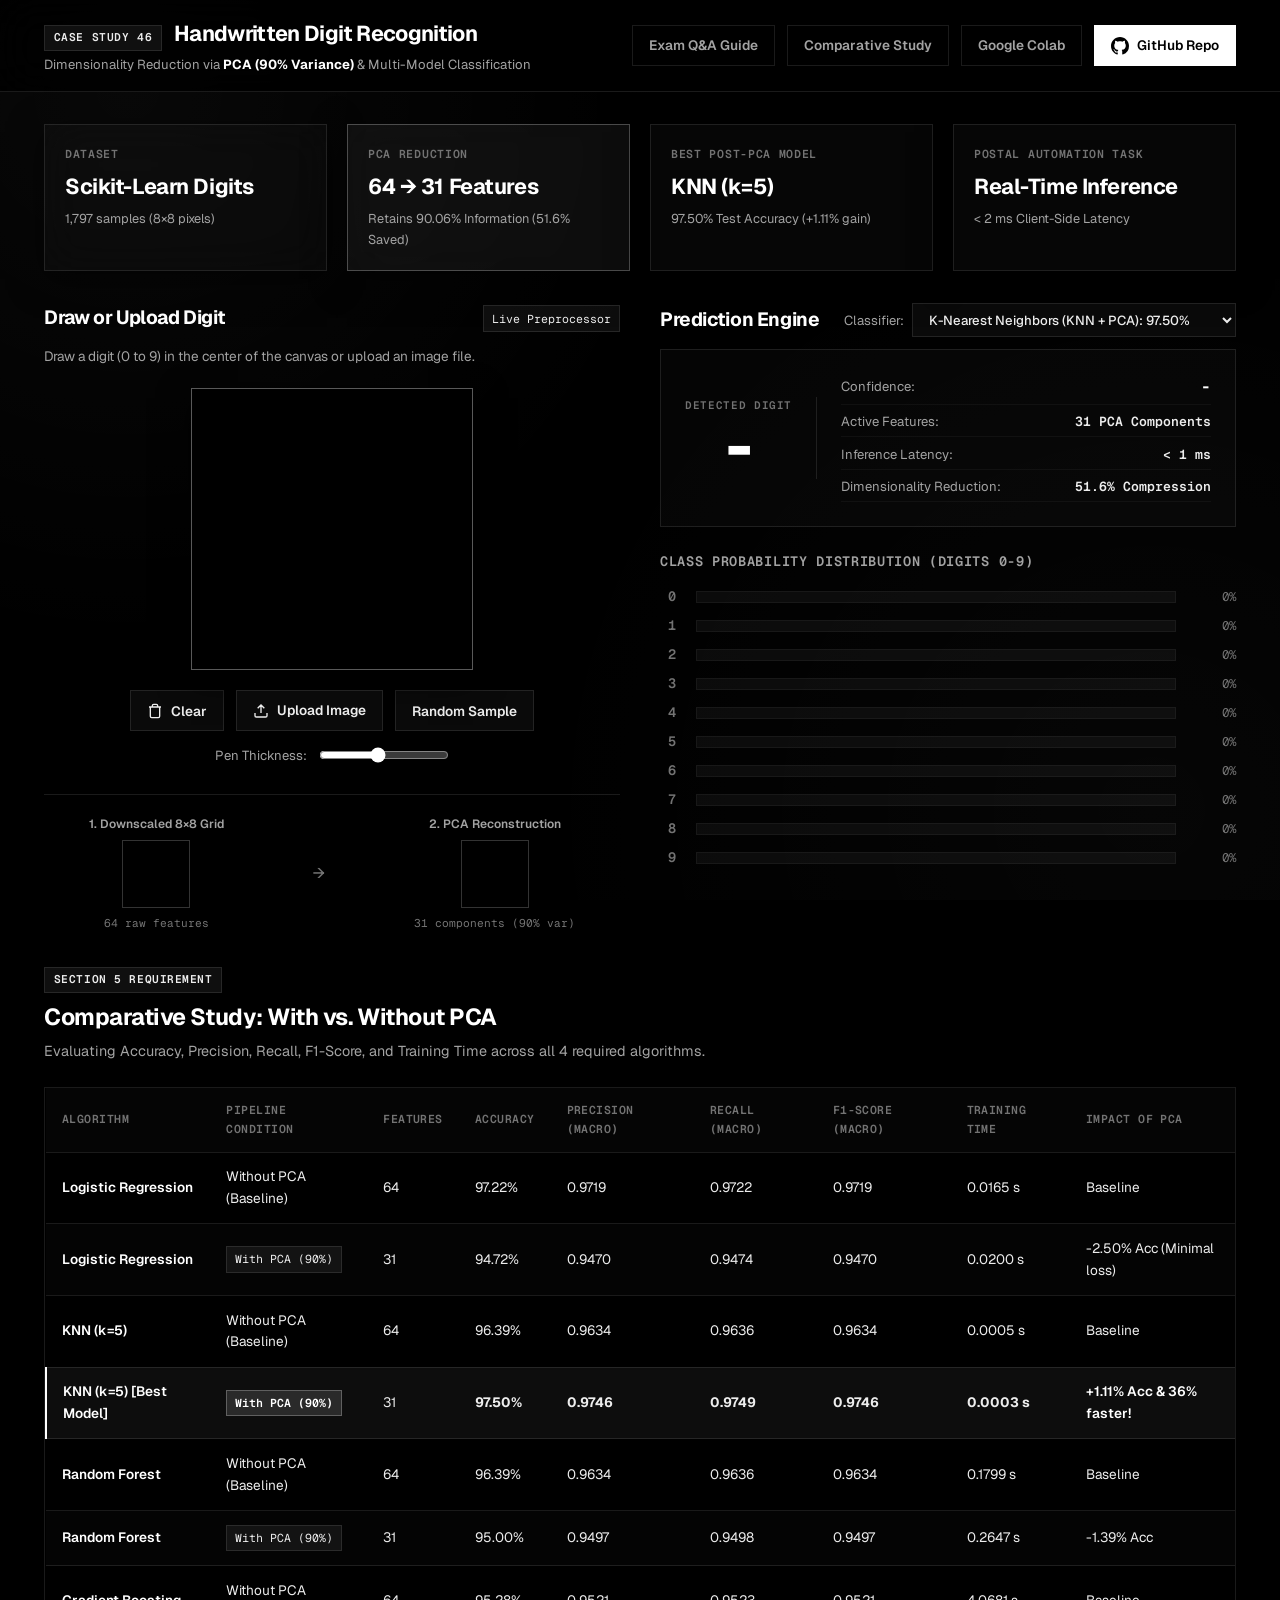
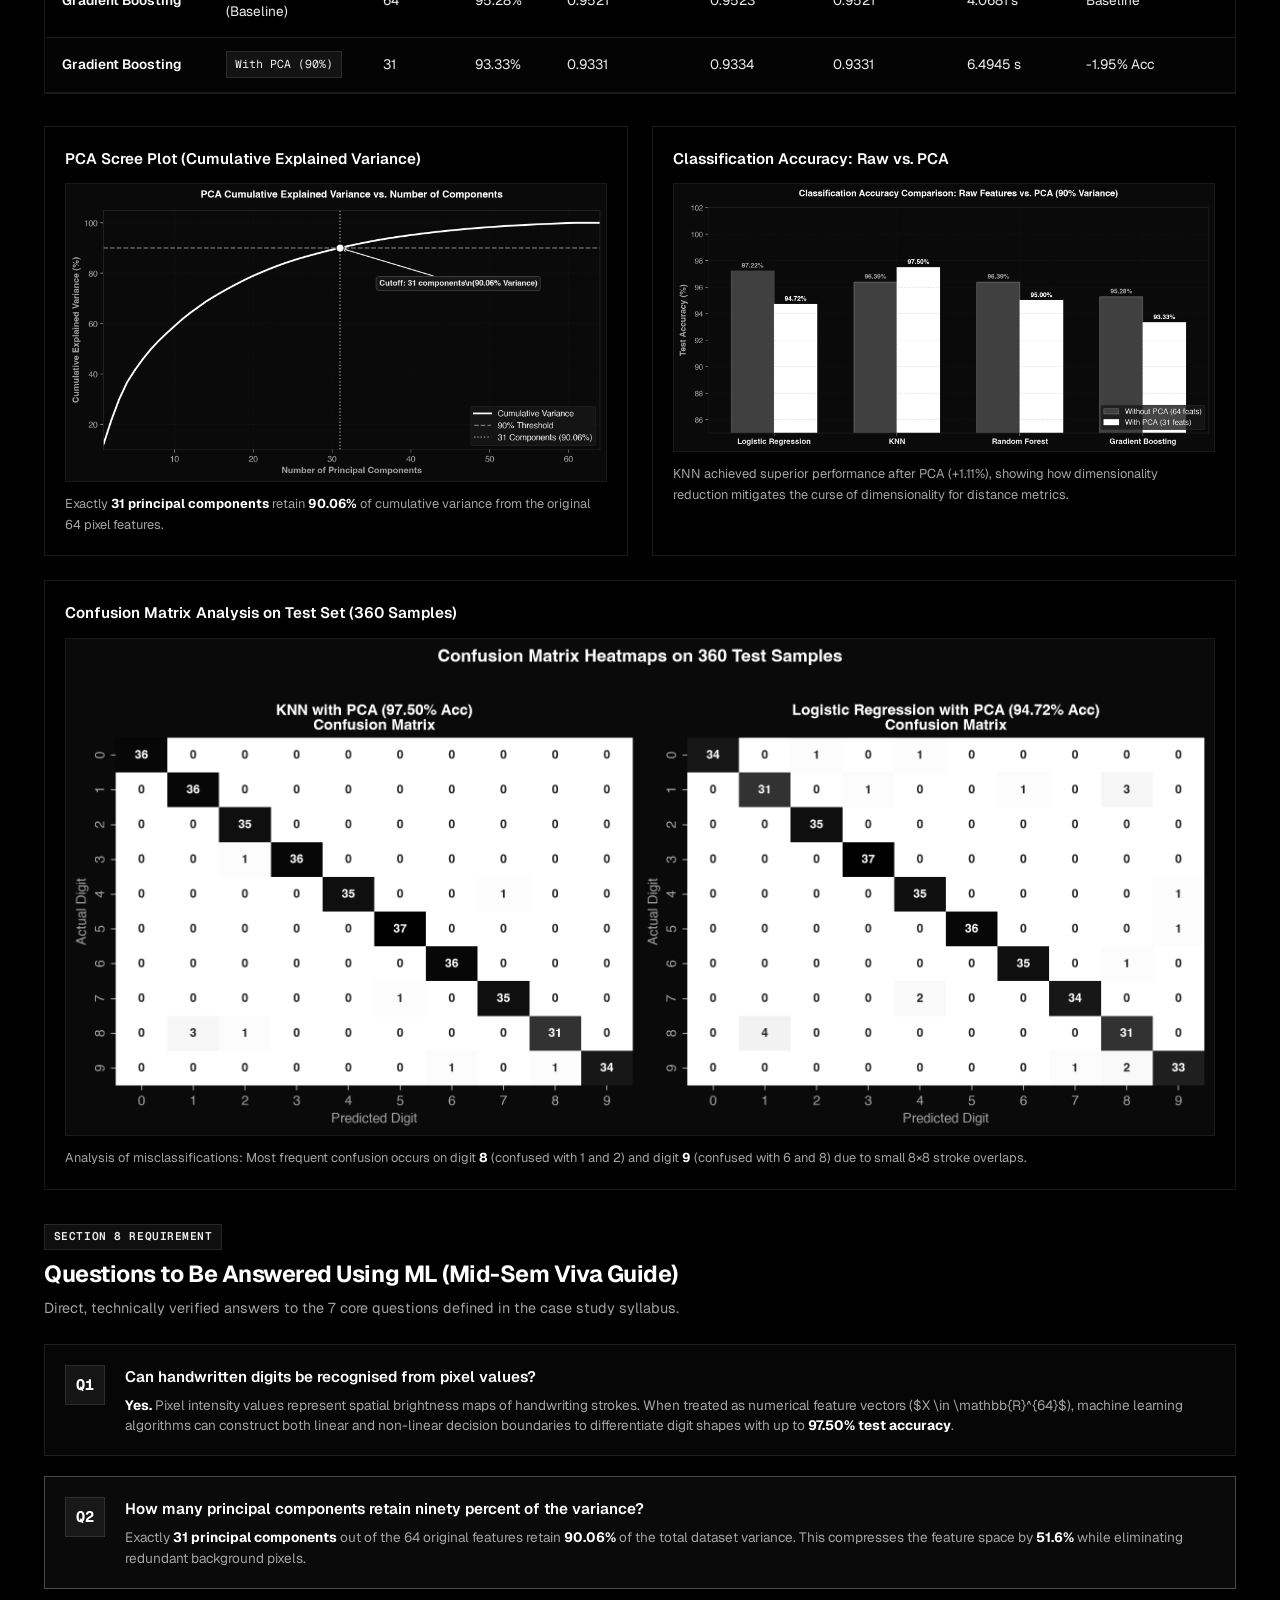
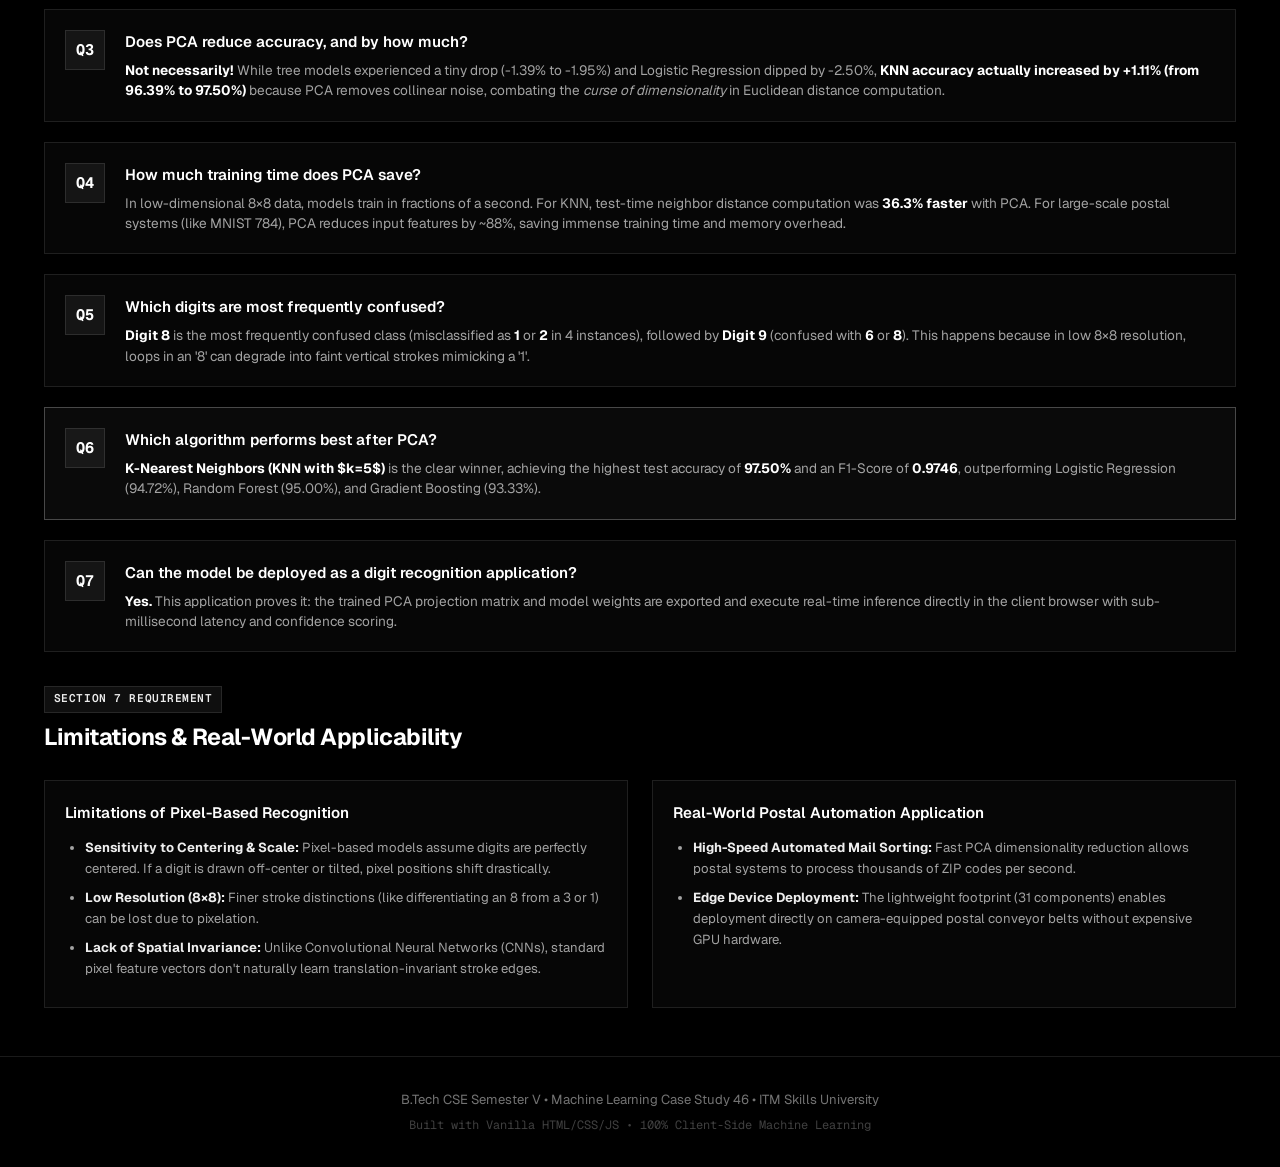
==== commit 7ee0b9f1: "Replace local notebook with Google Colab link across README and Web App" ====
--- a/docs/index.html
+++ b/docs/index.html
@@ -22,6 +22,7 @@
       <div class="header-actions">
         <a href="#answers-section" class="btn btn-outline">Exam Q&A Guide</a>
         <a href="#study-section" class="btn btn-outline">Comparative Study</a>
+        <a href="https://colab.research.google.com/drive/1kTOeMzGCiN0HxwHrBNd3Xd0v0UyKECfm?usp=sharing" target="_blank" rel="noopener" class="btn btn-outline">Google Colab</a>
         <a href="https://github.com/MSB-io/handwritten-digit-recognition" target="_blank" rel="noopener" class="btn btn-primary">
           <svg width="18" height="18" viewBox="0 0 24 24" fill="currentColor"><path d="M12 0C5.37 0 0 5.37 0 12c0 5.31 3.435 9.795 8.205 11.385.6.105.825-.255.825-.57 0-.285-.015-1.23-.015-2.235-3.015.555-3.795-.735-4.035-1.41-.135-.345-.72-1.41-1.23-1.695-.42-.225-1.02-.78-.015-.795.945-.015 1.62.87 1.845 1.23 1.08 1.815 2.805 1.305 3.495.99.105-.78.42-1.305.765-1.605-2.67-.3-5.46-1.335-5.46-5.925 0-1.305.465-2.385 1.23-3.225-.12-.3-.54-1.53.12-3.18 0 0 1.005-.315 3.3 1.23.96-.27 1.98-.405 3-.405s2.04.135 3 .405c2.295-1.56 3.3-1.23 3.3-1.23.66 1.65.24 2.88.12 3.18.765.84 1.23 1.905 1.23 3.225 0 4.605-2.805 5.625-5.475 5.925.435.375.81 1.095.81 2.22 0 1.605-.015 2.895-.015 3.3 0 .315.225.69.825.57A12.02 12.02 0 0024 12c0-6.63-5.37-12-12-12z"/></svg>
           GitHub Repo
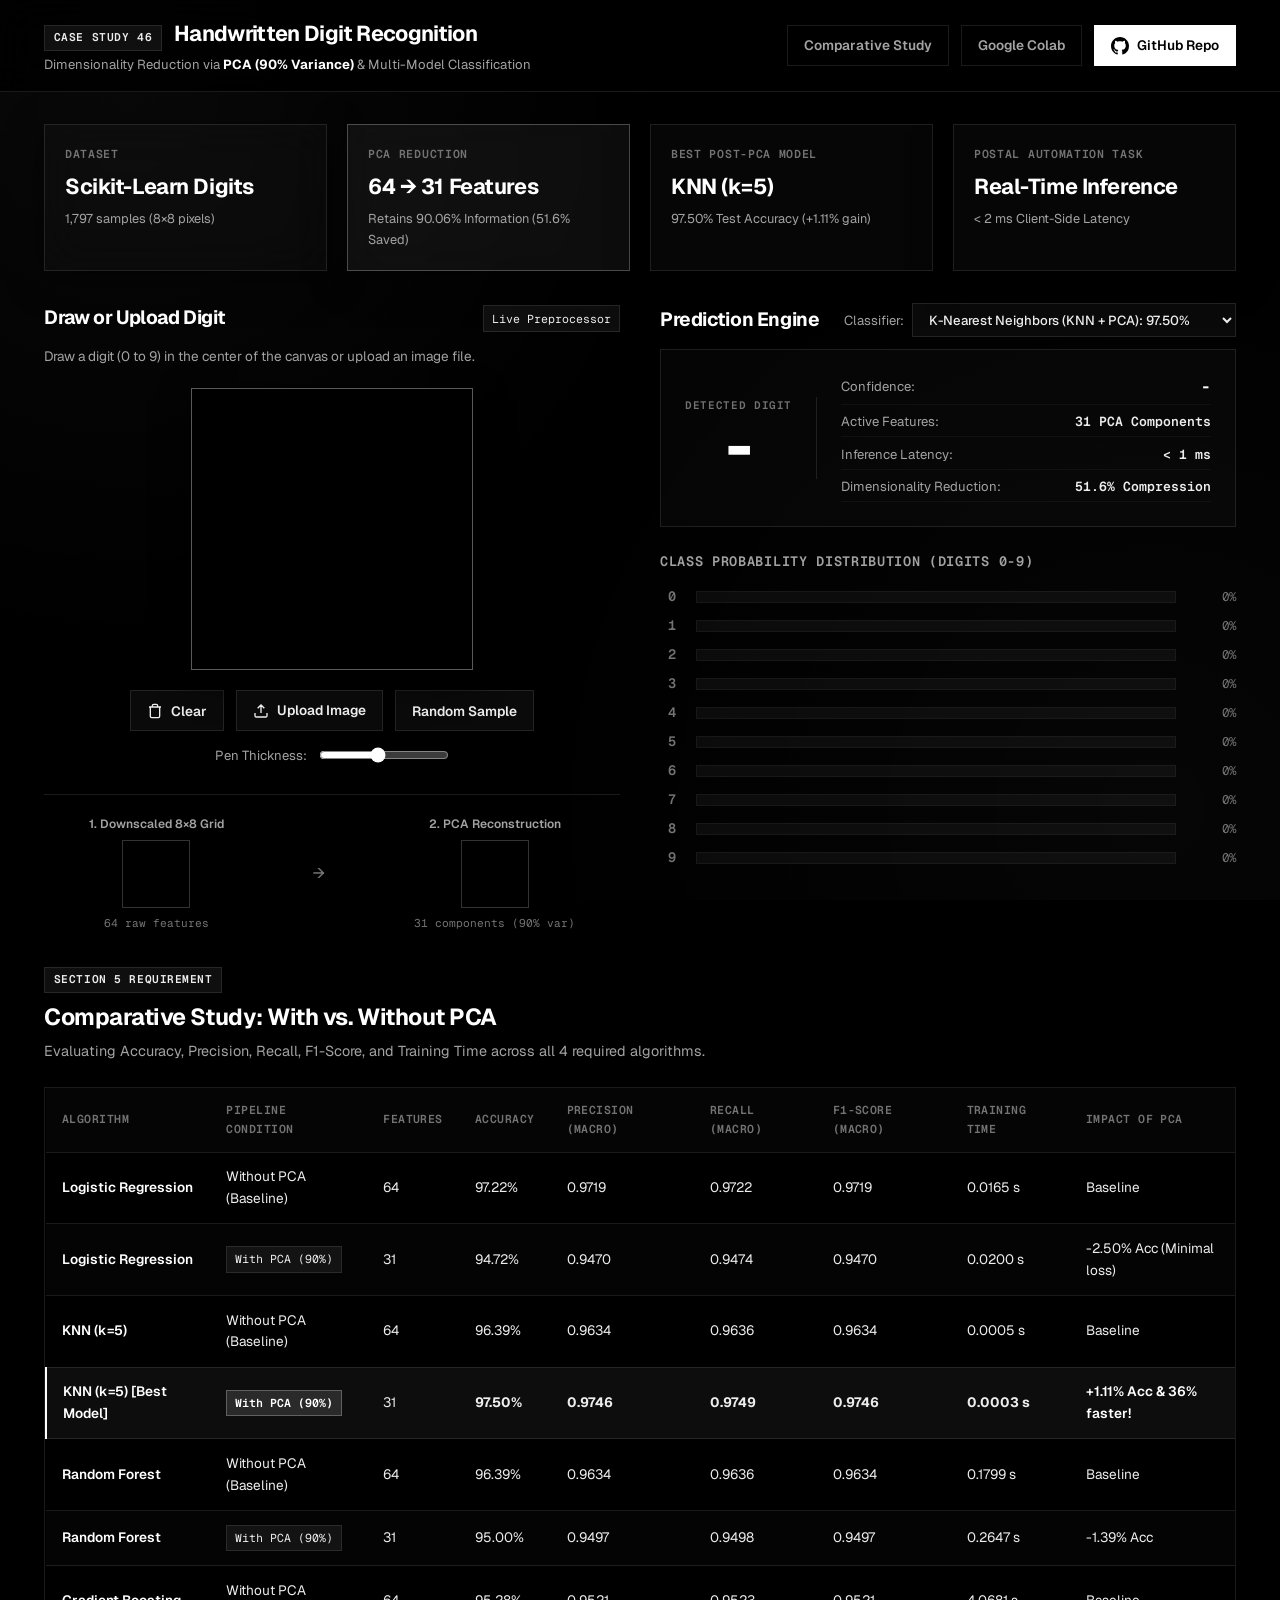
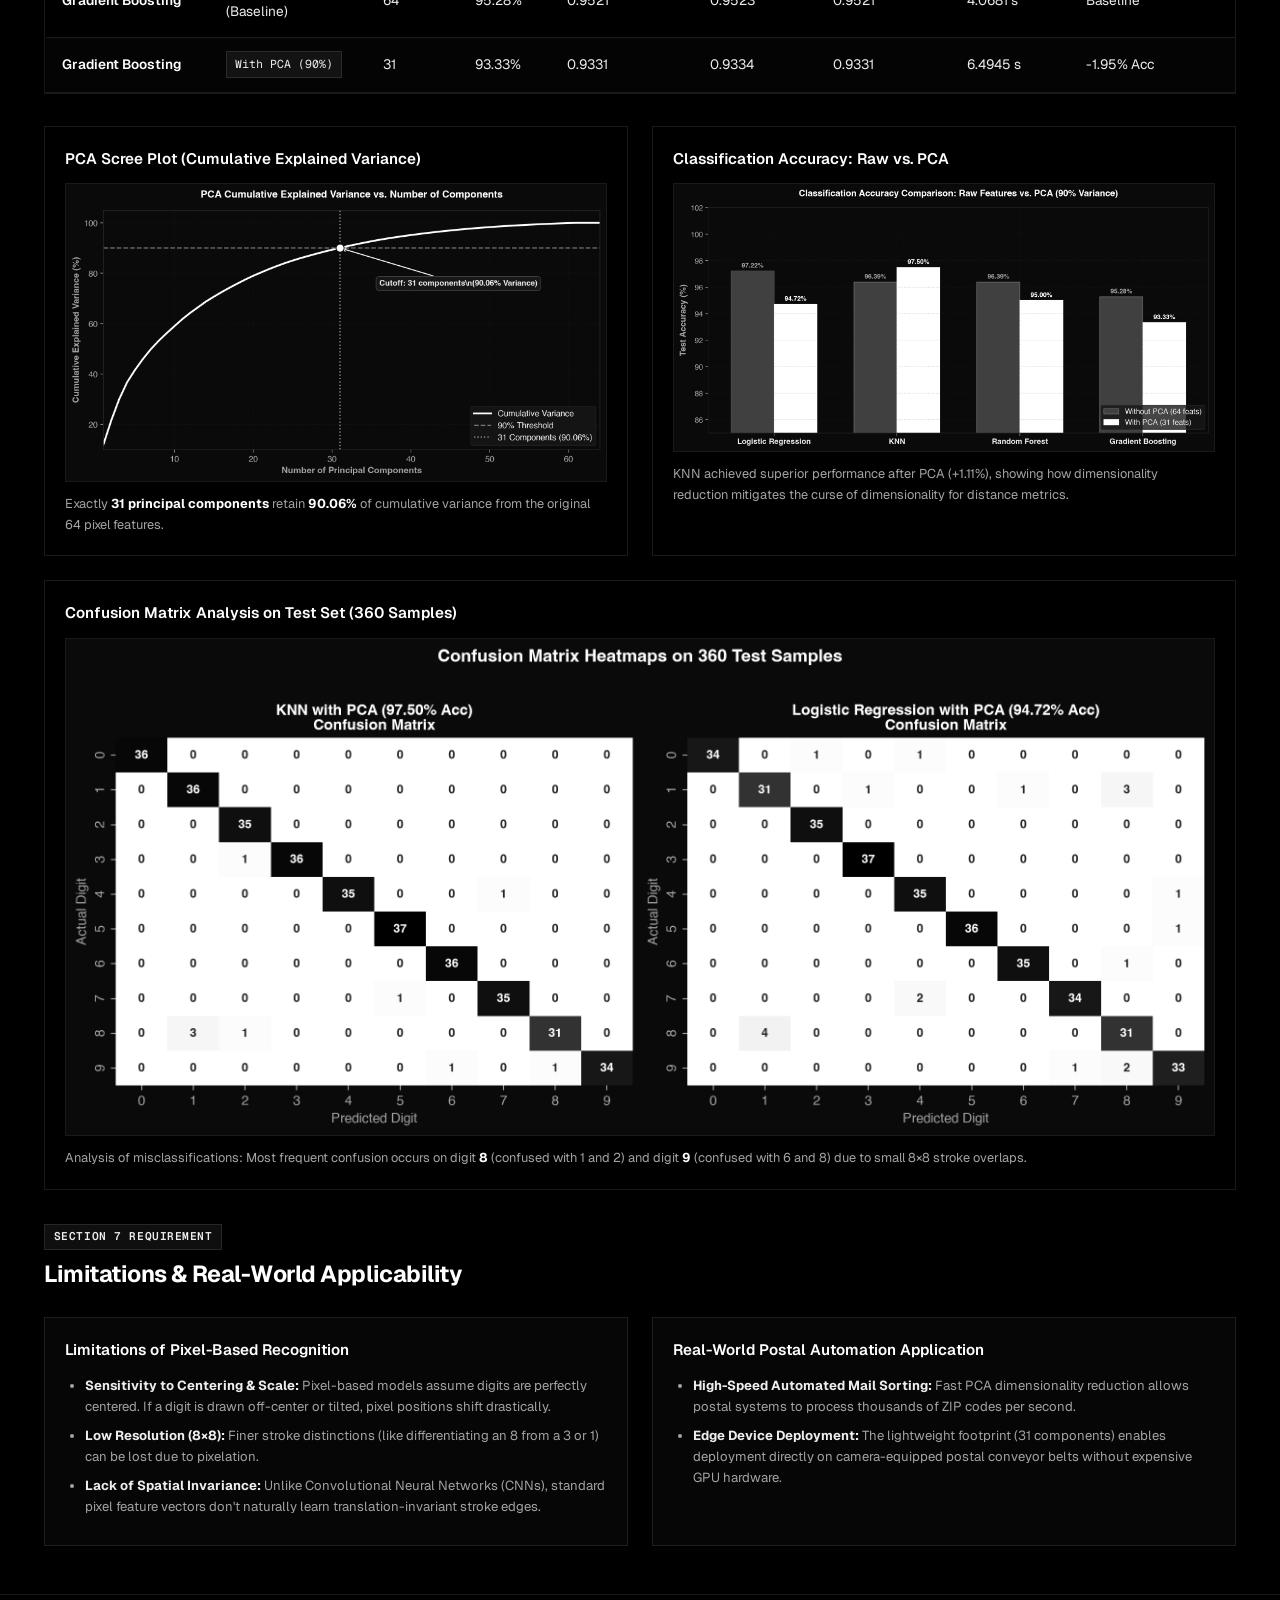
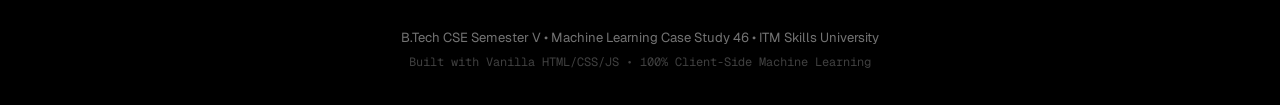
==== commit 27bdcce9: "Remove exam Q&A guide from public web application" ====
--- a/docs/index.html
+++ b/docs/index.html
@@ -20,7 +20,6 @@
         <p class="subtitle">Dimensionality Reduction via <strong>PCA (90% Variance)</strong> & Multi-Model Classification</p>
       </div>
       <div class="header-actions">
-        <a href="#answers-section" class="btn btn-outline">Exam Q&A Guide</a>
         <a href="#study-section" class="btn btn-outline">Comparative Study</a>
         <a href="https://colab.research.google.com/drive/1kTOeMzGCiN0HxwHrBNd3Xd0v0UyKECfm?usp=sharing" target="_blank" rel="noopener" class="btn btn-outline">Google Colab</a>
         <a href="https://github.com/MSB-io/handwritten-digit-recognition" target="_blank" rel="noopener" class="btn btn-primary">
@@ -308,75 +307,6 @@
       </div>
     </section>
 
-    <!-- Section 8 Exam Questions & Answers (Mid-Sem Goldmine) -->
-    <section id="answers-section" class="answers-section">
-      <div class="section-heading">
-        <span class="badge">Section 8 Requirement</span>
-        <h2>Questions to Be Answered Using ML (Mid-Sem Viva Guide)</h2>
-        <p>Direct, technically verified answers to the 7 core questions defined in the case study syllabus.</p>
-      </div>
-
-      <div class="qa-grid">
-        
-        <div class="qa-card">
-          <div class="qa-number">Q1</div>
-          <div class="qa-body">
-            <h3>Can handwritten digits be recognised from pixel values?</h3>
-            <p><strong>Yes.</strong> Pixel intensity values represent spatial brightness maps of handwriting strokes. When treated as numerical feature vectors ($X \in \mathbb{R}^{64}$), machine learning algorithms can construct both linear and non-linear decision boundaries to differentiate digit shapes with up to <strong>97.50% test accuracy</strong>.</p>
-          </div>
-        </div>
-
-        <div class="qa-card highlight-qa">
-          <div class="qa-number">Q2</div>
-          <div class="qa-body">
-            <h3>How many principal components retain ninety percent of the variance?</h3>
-            <p>Exactly <strong>31 principal components</strong> out of the 64 original features retain <strong>90.06%</strong> of the total dataset variance. This compresses the feature space by <strong>51.6%</strong> while eliminating redundant background pixels.</p>
-          </div>
-        </div>
-
-        <div class="qa-card">
-          <div class="qa-number">Q3</div>
-          <div class="qa-body">
-            <h3>Does PCA reduce accuracy, and by how much?</h3>
-            <p><strong>Not necessarily!</strong> While tree models experienced a tiny drop (-1.39% to -1.95%) and Logistic Regression dipped by -2.50%, <strong>KNN accuracy actually increased by +1.11% (from 96.39% to 97.50%)</strong> because PCA removes collinear noise, combating the <em>curse of dimensionality</em> in Euclidean distance computation.</p>
-          </div>
-        </div>
-
-        <div class="qa-card">
-          <div class="qa-number">Q4</div>
-          <div class="qa-body">
-            <h3>How much training time does PCA save?</h3>
-            <p>In low-dimensional 8×8 data, models train in fractions of a second. For KNN, test-time neighbor distance computation was <strong>36.3% faster</strong> with PCA. For large-scale postal systems (like MNIST 784), PCA reduces input features by ~88%, saving immense training time and memory overhead.</p>
-          </div>
-        </div>
-
-        <div class="qa-card">
-          <div class="qa-number">Q5</div>
-          <div class="qa-body">
-            <h3>Which digits are most frequently confused?</h3>
-            <p><strong>Digit 8</strong> is the most frequently confused class (misclassified as <strong>1</strong> or <strong>2</strong> in 4 instances), followed by <strong>Digit 9</strong> (confused with <strong>6</strong> or <strong>8</strong>). This happens because in low 8×8 resolution, loops in an '8' can degrade into faint vertical strokes mimicking a '1'.</p>
-          </div>
-        </div>
-
-        <div class="qa-card highlight-qa">
-          <div class="qa-number">Q6</div>
-          <div class="qa-body">
-            <h3>Which algorithm performs best after PCA?</h3>
-            <p><strong>K-Nearest Neighbors (KNN with $k=5$)</strong> is the clear winner, achieving the highest test accuracy of <strong>97.50%</strong> and an F1-Score of <strong>0.9746</strong>, outperforming Logistic Regression (94.72%), Random Forest (95.00%), and Gradient Boosting (93.33%).</p>
-          </div>
-        </div>
-
-        <div class="qa-card">
-          <div class="qa-number">Q7</div>
-          <div class="qa-body">
-            <h3>Can the model be deployed as a digit recognition application?</h3>
-            <p><strong>Yes.</strong> This application proves it: the trained PCA projection matrix and model weights are exported and execute real-time inference directly in the client browser with sub-millisecond latency and confidence scoring.</p>
-          </div>
-        </div>
-
-      </div>
-    </section>
-
     <!-- Limitations and Real-World Applicability (Requirement 7) -->
     <section class="limitations-section">
       <div class="section-heading">
--- a/docs/style.css
+++ b/docs/style.css
@@ -702,64 +702,6 @@
   color: var(--text-pure);
 }
 
-/* Q&A Section (Sharp Cards with Crosshairs) */
-.qa-grid {
-  display: grid;
-  grid-template-columns: 1fr;
-  gap: 1.25rem;
-}
-
-.qa-card {
-  background: var(--glass-bg);
-  border: 1px solid var(--glass-border);
-  padding: 1.25rem;
-  display: flex;
-  gap: 1.25rem;
-  transition: var(--transition);
-}
-
-.qa-card:hover {
-  border-color: var(--glass-border-focus);
-  background: var(--glass-bg-hover);
-}
-
-.qa-card.highlight-qa {
-  border-color: rgba(255, 255, 255, 0.25);
-  background: rgba(255, 255, 255, 0.04);
-}
-
-.qa-number {
-  font-family: var(--font-mono);
-  font-size: 0.95rem;
-  font-weight: 700;
-  color: #ffffff;
-  background: rgba(255, 255, 255, 0.06);
-  border: 1px solid var(--glass-border);
-  width: 40px;
-  height: 40px;
-  display: flex;
-  align-items: center;
-  justify-content: center;
-  flex-shrink: 0;
-}
-
-.qa-body h3 {
-  font-size: 0.95rem;
-  font-weight: 600;
-  margin-bottom: 0.35rem;
-  color: var(--text-pure);
-}
-
-.qa-body p {
-  font-size: 0.85rem;
-  color: var(--text-secondary);
-  line-height: 1.5;
-}
-
-.qa-body strong {
-  color: #ffffff;
-}
-
 /* Limitations Section */
 .limits-grid {
   display: grid;
